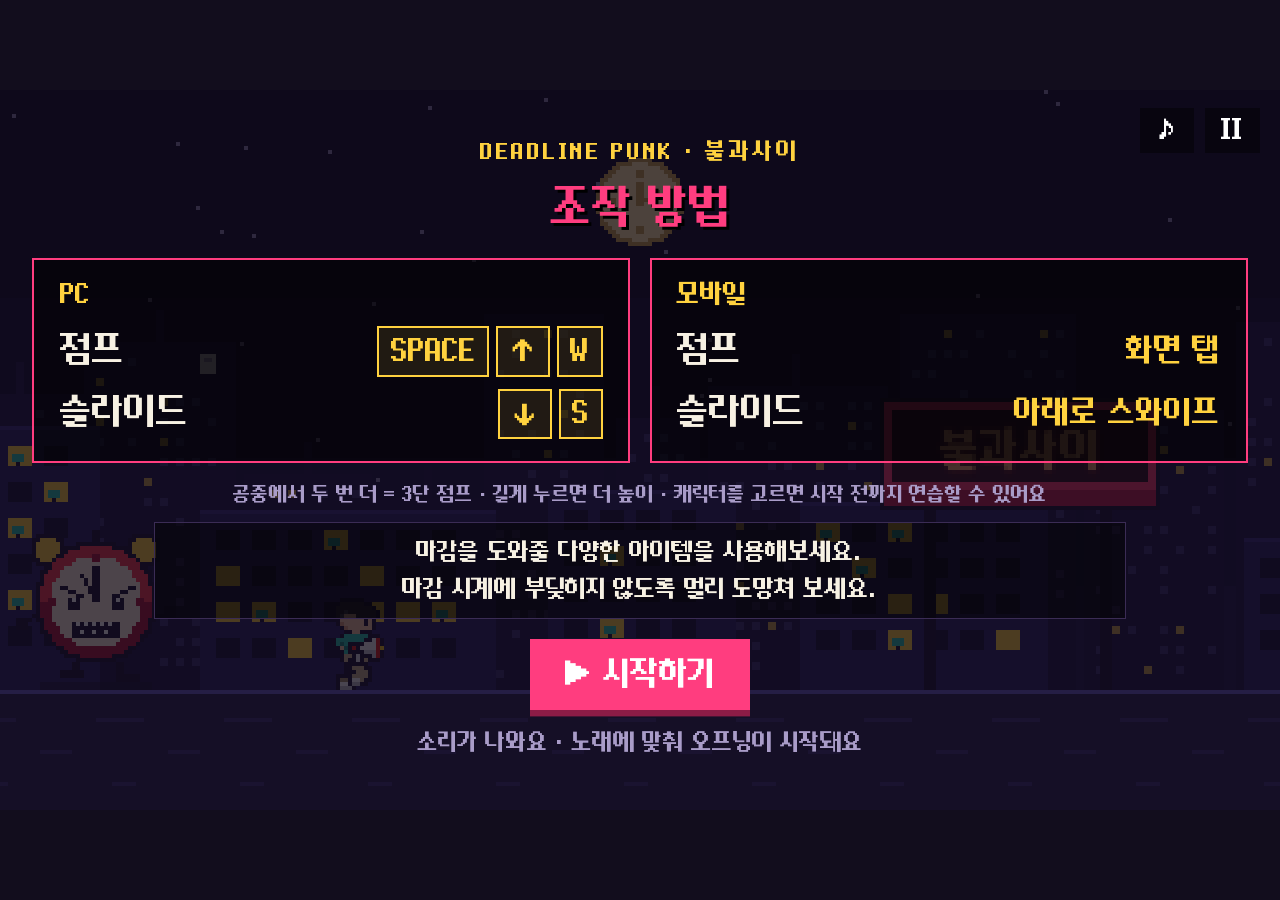
==== game/index.html @ 3a8172f1 "Deploy: 100-combo event, new stage distances, combo bug fix Co-Authored-By: Claude Sonnet 5.5 <norep" ====
<!doctype html>
<html lang="ko">
<head>
<meta charset="utf-8">
<meta name="viewport" content="width=device-width,initial-scale=1,maximum-scale=1,user-scalable=no">
<title>마감펑크 러너</title>
<style>
@font-face{font-family:"Mulmaru";src:url("assets/fonts/Mulmaru.woff2") format("woff2");font-weight:400;font-display:swap}
:root{--bg:#120d1d;--ink:#f7f1e3;--pink:#ff3d7f;--yellow:#ffd23f;--dim:#a99cc8}
html,body{margin:0;height:100%;background:var(--bg);overflow:hidden;color:var(--ink);
  font-family:"Mulmaru",system-ui,"Apple SD Gothic Neo","Malgun Gothic",sans-serif;font-weight:400;
  -webkit-user-select:none;user-select:none;-webkit-tap-highlight-color:transparent;-webkit-touch-callout:none}
#wrap{width:100%;height:100%;display:flex;align-items:center;justify-content:center}
#stage{position:relative;width:min(100vw,calc(100vh * 16 / 9));aspect-ratio:16/9;font-size:min(2.5vw,4.4vh);overflow:hidden}
canvas{display:block;width:100%;height:100%;image-rendering:pixelated;image-rendering:crisp-edges;touch-action:none}
.ov{position:absolute;inset:0;display:flex;flex-direction:column;align-items:center;justify-content:center;gap:.55em;
  background:rgba(14,9,24,.74);text-align:center;padding:0 1em;box-sizing:border-box}
.hidden{display:none!important}
.kicker{color:var(--yellow);letter-spacing:.12em;font-size:.7em}
h1{margin:0;font-weight:400;font-size:2.8em;line-height:1;color:var(--pink);letter-spacing:.04em;
  text-shadow:.07em .07em 0 #000,-.035em -.035em 0 var(--yellow)}
.big{font-weight:400;font-size:1.7em;color:var(--pink);text-shadow:.07em .07em 0 #000}
.sub{color:var(--ink);font-size:.85em}
.help{color:var(--dim);font-size:.7em;line-height:1.8}
.kb{display:inline-block;border:1px solid var(--dim);padding:0 .35em;margin:0 .15em;color:var(--ink)}
.scoreline{font-size:1em}.scoreline b{font-weight:400;color:var(--yellow);font-size:1.4em}
.best{color:var(--dim);font-size:.7em}
button{font:inherit;font-weight:400;background:var(--pink);color:#fff;border:0;padding:.45em 1.1em;
  box-shadow:0 .2em 0 #8c1c46;cursor:pointer;border-radius:0}
button:active{transform:translateY(.15em);box-shadow:0 .05em 0 #8c1c46}
button:disabled{opacity:.5;cursor:default}
button.ghost{font-size:.8em;background:transparent;box-shadow:none;border:2px solid var(--ink)}
form{display:flex;flex-direction:column;align-items:center;gap:.35em;margin:.1em 0;font-size:.8em;width:100%}
.frow{display:flex;gap:.4em}
#iCheer{width:21em;max-width:100%;font-size:.85em}
.ovOver{justify-content:safe center;overflow-y:auto;gap:.4em;padding:.6em 1em}
.ovOver .big{font-size:1.4em}
.srow{display:flex;gap:.45em;flex-wrap:wrap;justify-content:center}
button.share{font-size:.72em;background:var(--yellow);color:#1a1423;box-shadow:0 .2em 0 #9a7a12}
#ovCard{z-index:8;background:rgba(14,9,24,.92);padding:.6em}
#cardImg{max-height:72%;max-width:90%;image-rendering:auto;-webkit-user-select:auto;user-select:auto;-webkit-touch-callout:default;border:2px solid var(--ink)}
input{font:inherit;padding:.35em .5em;border:2px solid var(--ink);background:#000;color:var(--ink);width:8.5em;text-align:center;border-radius:0;outline:none;-webkit-user-select:text;user-select:text}
input:focus{border-color:var(--yellow)}
.msg{min-height:1.2em;font-size:.7em;color:var(--yellow)}
.msg.err{color:#ff8a8a}
#hud{position:absolute;top:2.5%;left:1.8%;font-size:.75em;line-height:1.35;pointer-events:none;text-shadow:.08em .08em 0 #000;font-variant-numeric:tabular-nums}
#hud b{font-weight:400;color:var(--ink);margin-left:.4em}#hud .lbl{color:var(--dim)}#hud .hi b{color:var(--dim)}
.guide{display:flex;gap:.5em;margin:.1em 0 .3em;text-align:left;font-size:.66em;line-height:1.6;flex-wrap:nowrap;justify-content:center;align-items:stretch;width:100%;max-width:46em}
.gcol{background:rgba(0,0,0,.45);border:1px solid #3b2c55;padding:.45em .6em;flex:1 1 0;min-width:0;word-break:keep-all}
.ovGuide{justify-content:safe center;overflow-y:auto;gap:.4em;padding:.6em 1em}
.ovGuide .big{font-size:1.4em}
.gh{color:var(--pink);margin-bottom:.15em}
.gs{color:var(--dim);font-size:.85em}
.ctrl{display:flex;gap:.6em;width:100%;max-width:46em;justify-content:center;margin:.2em 0}
.cc{flex:1 1 0;min-width:0;background:rgba(0,0,0,.55);border:2px solid var(--pink);padding:.5em .8em;text-align:left;font-size:1em;line-height:1.5;word-break:keep-all}
.cc .gh{font-size:.8em;margin-bottom:.25em;color:var(--yellow)}
.crow{display:flex;align-items:center;justify-content:space-between;gap:.5em;padding:.15em 0}
.act{font-size:1.1em;color:var(--ink)}
.keys{font-size:.95em;color:var(--yellow);text-align:right}
.keys .kb{font-size:.95em;border:2px solid var(--yellow);color:var(--yellow);background:rgba(255,210,63,.1);padding:.05em .4em;margin:0 0 0 .25em}
.cnote{font-size:.6em;text-align:center}
@media (max-width:560px){.ctrl{flex-direction:column}.cc{font-size:1.15em}}
@media (pointer:coarse){  /* 모바일: PC 키 안내는 숨기고, 한 화면에 시작하기 버튼까지 보이도록 압축 */
  .ctrl .cc:first-child{display:none}
  .ovGuide{gap:.25em;padding:.4em .8em}
  .ovGuide .big{font-size:1.2em}
  .cc{font-size:1em;padding:.35em .7em;line-height:1.35}
  .cc .gh{margin-bottom:.1em}
  .crow{padding:.05em 0}
  .guide{margin:0}.gcol{padding:.3em .5em;line-height:1.4;font-size:.95em}
  .ovGuide .help{display:none}
  .cnote{font-size:.55em}
}
#ovSelect{background:rgba(14,9,24,.78);gap:.45em}
#ovPause{z-index:7}
#chars{display:flex;gap:.5em;flex-wrap:wrap;justify-content:center}
.char{display:flex;flex-direction:column;align-items:center;gap:.2em;background:rgba(0,0,0,.55);border:2px solid #3b2c55;padding:.4em .5em .35em;cursor:pointer;min-width:4.6em;color:var(--ink);font:inherit;box-shadow:none}
.char canvas{width:3.6em;height:3.6em;image-rendering:pixelated}
.char .role{font-size:.72em}.char .who{font-size:.6em;color:var(--dim)}
.char.on{border-color:var(--yellow);background:rgba(255,210,63,.12);transform:translateY(-.2em)}
.char.picked{border-color:var(--pink);background:rgba(255,59,107,.25)}
.timer{width:16em;max-width:70%;height:.35em;background:#3b2c55}
#selBar{height:100%;background:var(--yellow);width:100%}
#hudBtns{position:absolute;top:2.5%;right:1.6%;display:flex;gap:.35em;z-index:5}
#hudBtns button{background:rgba(0,0,0,.45);box-shadow:none;padding:.15em .45em;font-size:.85em;min-width:2em}
</style>
</head>
<body>
<div id="wrap"><div id="stage">
  <canvas id="c" width="640" height="360" aria-label="마감펑크 러너 게임 화면"></canvas>
  <div id="hud" class="hidden"><div><span class="lbl">DISTANCE</span><b id="hScore">0m</b></div><div class="hi"><span class="lbl">BEST</span><b id="hBest">0m</b></div></div>
  <div id="hudBtns">
    <button id="btnMute" title="소리 (M)" aria-label="소리 켜기/끄기">♪</button>
    <button id="btnPause" title="일시정지 (P)" aria-label="일시정지">II</button>
  </div>

  <div id="ovTitle" class="ov ovGuide">
    <div class="kicker">DEADLINE PUNK · 불과사이</div>
    <div class="big">조작 방법</div>
    <div class="ctrl">
      <div class="cc">
        <div class="gh">PC</div>
        <div class="crow"><span class="act">점프</span><span class="keys"><span class="kb">SPACE</span><span class="kb">↑</span><span class="kb">W</span></span></div>
        <div class="crow"><span class="act">슬라이드</span><span class="keys"><span class="kb">↓</span><span class="kb">S</span></span></div>
      </div>
      <div class="cc">
        <div class="gh">모바일</div>
        <div class="crow"><span class="act">점프</span><span class="keys">화면 탭</span></div>
        <div class="crow"><span class="act">슬라이드</span><span class="keys">아래로 스와이프</span></div>
      </div>
    </div>
    <div class="gs cnote">공중에서 두 번 더 = 3단 점프 · 길게 누르면 더 높이 · 캐릭터를 고르면 시작 전까지 연습할 수 있어요</div>
    <div class="guide">
      <div class="gcol" style="text-align:center;font-size:1.1em">
        <div>마감을 도와줄 다양한 아이템을 사용해보세요.</div>
        <div>마감 시계에 부딪히지 않도록 멀리 도망쳐 보세요.</div>
      </div>
    </div>
    <button id="btnStart">▶ 시작하기</button>
    <div class="help">소리가 나와요 · 노래에 맞춰 오프닝이 시작돼요</div>
  </div>

  <div id="ovSelect" class="ov hidden">
    <div class="kicker">불과사이 멤버 중 한 명을 골라 주세요</div>
    <div class="big">누구로 달릴까?</div>
    <div id="chars" role="listbox" aria-label="캐릭터 선택"></div>
    <div class="timer"><div id="selBar"></div></div>
    <div class="help" id="selHelp">← → 로 고르고 SPACE 로 결정 · 탭해서 선택 · 시간이 끝나면 무작위로 정해져요</div>
  </div>

  <div id="ovPause" class="ov hidden">
    <div class="big">일시정지</div>
    <button id="btnResume">▶ 계속</button>
  </div>

  <div id="ovOver" class="ov ovOver hidden">
    <div class="big">마감펑크!</div>
    <div class="scoreline">마감으로부터 <b id="oScore">0m</b> 도망쳤다.</div>
    <div class="best" id="oBest"></div>
    <form id="fSubmit" autocomplete="off">
      <div class="frow">
        <input id="iName" maxlength="12" placeholder="닉네임 (12자)" enterkeyhint="next">
        <button id="btnSubmit" type="submit">순위 등록</button>
      </div>
      <input id="iCheer" maxlength="40" placeholder="불과사이에게 한 줄 응원 (선택 · 40자)" enterkeyhint="send">
    </form>
    <div id="oMsg" class="msg"></div>
    <div class="srow">
      <button id="btnImg" type="button" class="share">이미지 저장</button>
      <button id="btnShare" type="button" class="share">링크 공유</button>
    </div>
    <button id="btnRetry" class="ghost">다시 달리기</button>
  </div>

  <div id="ovCard" class="ov hidden">
    <img id="cardImg" alt="내 점수 카드">
    <div class="help" id="cardHelp">이미지를 길게 누르거나 오른쪽 클릭해서 저장할 수도 있어요</div>
    <button id="btnCardClose" type="button" class="ghost">닫기</button>
  </div>
</div></div>

<script src="assets/opening.js"></script>
<script>
(() => {
'use strict';
/* =========================================================
   마감펑크 러너 — 단일 파일 픽셀 엔들리스 러너
   임베드 인터페이스 (postMessage):
     게임 → 부모: {type:"magam:ready"}
                  {type:"magam:gameover", score, distance, durationMs}
                  {type:"magam:submit", name, message, character, score, distance, durationMs}
                  {type:"magam:share", kind:"image"|"link", score, character}   (통계용, 응답 불필요)
     부모 → 게임: {type:"magam:submit-result", ok:true, rank}
                  {type:"magam:submit-result", ok:false, error:"사용자에게 보여줄 문구"}
                  {type:"magam:pause"}  {type:"magam:mute", muted:true|false}
                  {type:"magam:config", shareUrl:"https://..."}  (공유 링크 주소, 없으면 상위 페이지 주소)
   BGM: assets/bgm.mp3 (또는 ?bgm=URL). 없으면 내장 칩튠 플레이스홀더 재생.
   ========================================================= */

const W = 320, H = 180, GROUND = 150, PX = 80;  // 시안 규격: 바닥 y=150, 주인공 x=80
const GRAV = 1150, JUMP_V = -365, MAX_SPEED = 300, START_SPEED = 120;
const GAP_MAX = 58, GAP_REGEN = 3, HIT_COST = 22, COFFEE_GAIN = 22;
const FEVER_NOTES = 30, FEVER_TIME = 5, SWING_TIME = 6, SWING_PTS = 50;
const NOTE_PTS = 5, COFFEE_PTS = 20, DIST_PER_PT = 8;
// 콤보: 음표 먹기·장애물 넘기·부수기로 쌓임 (10마다 배수 +0.5, 최대 ×3), 부딪히면 리셋
const COMBO_SHIELD = 3, STORM_TIME = 2.4, STORM_EXTRA = 170, SHIELD_TIME = 5, COMBO_STEP = 10, MULT_MAX_STEPS = 4, RUSH_EVERY = 40, RUSH_WARN = 4, RUSH_TIME = 4.5, RUSH_BONUS = 100;
const BOOST_TIME = 4, BOOST_MUL = 1.4, BOOST_GAP = 4, CHAIR_EXTRA = 35, PEN_EXTRA = 90, DJUMP_V = -330, DJUMP3_V = -240, DRINK_Y = 32;  // 아이스 아메리카노 · 굴러오는 의자

const cv = document.getElementById('c');
const ctx = cv.getContext('2d');
// 캔버스는 640x360(@2x), 좌표는 그대로 320x180 논리 좌표. 멤버 스프라이트(scale:2)만 고밀도로 그려짐
ctx.setTransform(2, 0, 0, 2, 0, 0);
ctx.imageSmoothingEnabled = false;
const $ = id => document.getElementById(id);
const params = new URLSearchParams(location.search);
const embedded = window.parent !== window;

const store = {
  get(k, d) { try { const v = localStorage.getItem('magam.' + k); return v === null ? d : JSON.parse(v); } catch (e) { return d; } },
  set(k, v) { try { localStorage.setItem('magam.' + k, JSON.stringify(v)); } catch (e) {} }
};

/* ---------------- 픽셀 스프라이트 ---------------- */
const PAL = { k:'#1a1423', h:'#ff3d7f', s:'#f2c8a0', j:'#2b2d42', w:'#f7f1e3', r:'#e63946',
  b:'#3a6ea5', y:'#ffd23f', g:'#9aa0b5', o:'#6b3f22', p:'#5b3b8c', c:'#c9b79c', d:'#b3264a' };
function sprite(rows) {
  const w = Math.max(...rows.map(r => r.length)), h = rows.length;
  const c = document.createElement('canvas'); c.width = w; c.height = h;
  const x = c.getContext('2d');
  rows.forEach((r, y) => { for (let i = 0; i < r.length; i++) { const col = PAL[r[i]]; if (col) { x.fillStyle = col; x.fillRect(i, y, 1, 1); } } });
  return c;
}
const TOP = [
  "......h..h..h...",
  ".....hhhhhhhhh..",
  "....hhhhhhhhhhh.",
  "...hhhhhhhhhhh..",
  "...hhhsssssssk..",
  "...hhsssskssks..",
  "....hssssssssk..",
  ".....sssssrrsk..",
  "......kssssk....",
  ".....jjjjjjjj...",
  "....jjjjwrwjjj..",
  "...jjjjjwrwjjjs.",
  "..sjjjjjwwwjjjs.",
  "..sjjjjjjjjjj...",
  "....jjjjjjjjj...",
  ".....kkkkkkkk..."];
const LEGS_A = [
  ".....bbbbbbb....",
  ".....bbbbbbb....",
  "....bbb...bbb...",
  "....bb.....bb...",
  "...bb.......bb..",
  "...bb.......bb..",
  "..kkk.......kkk.",
  "..kkk........kk."];
const LEGS_B = [
  ".....bbbbbbb....",
  ".....bbbbbbb....",
  "......bbbbb.....",
  "......bbbbb.....",
  "......bb.bb.....",
  "......bb..bb....",
  ".....kkk..kkk...",
  ".....kkk...kk..."];
const LEGS_J = [
  ".....bbbbbbb....",
  ".....bbbbbbbb...",
  "....bbb....bbb..",
  "...bbb......bb..",
  "..kkk......kkk..",
  "..kk............",
  "................",
  "................"];
const SPR = {
  runA: sprite(TOP.concat(LEGS_A)),
  runB: sprite(TOP.concat(LEGS_B)),
  jump: sprite(TOP.concat(LEGS_J)),
  slide: sprite([
    "..h.h.h.................",
    ".hhhhhhh................",
    "hhhhhhhh................",
    "hhhssssk................",
    "hhsskssk.jj.............",
    ".ssssrsjjjwrjj..........",
    "..kssk.jjjwrjjjbbbbbb...",
    ".......jjjjjjjjbbbbbbbkk",
    "......sjjjjjjkbbbbbbbbkk",
    ".....ss.............bbkk"]),
  clock: sprite([
    ".kk..........kk.",
    "kyyk........kyyk",
    "kyyykkkkkkkkyyyk",
    ".kkkrrrrrrrrkkk.",
    "..krrwwwwwwrrk..",
    ".krwwwwkwwwwwrk.",
    ".krwwwwkwwwwwrk.",
    "krwwwwwkwwwwwwrk",
    "krwwwwwkkkkwwwrk",
    "krwwwwwwwwwwwwrk",
    ".krwwwwwwwwwwrk.",
    ".krwwwwwwwwwwrk.",
    "..krrwwwwwwrrk..",
    "...krrrrrrrrk...",
    "..kk.kkkkkk.kk..",
    ".kk..........kk."]),
  mail: sprite([
    "kkkkkkkkkkkkkkkkkk",
    "kwwwwwwwwwwwwwwwwk",
    "kwkwwwwwwwwwwwwkwk",
    "kwwkwwwwwwwwwwkwwk",
    "kwwwkwwwwwwwwkwwwk",
    "kwwwwkkwwwwkkwwwwk",
    "kwwwwwwkkkkwwwwwwk",
    "kwwwwwwwwwwwwwwwwk",
    "kwwwwwwwwwwwwwwwwk",
    "kkkkkkkkkkkkkkkkkk"]),
  note: sprite([
    "....kk..",
    "....kyk.",
    "....kyyk",
    "....ky.k",
    "....ky..",
    "....ky..",
    ".kkkky..",
    "kyyyyy..",
    "kyyyyk..",
    ".kkkk..."]),
  coffee: sprite([
    "..w..w...",
    ".w..w....",
    "..w..w...",
    "kkkkkkk..",
    "kcccccckk",
    "kwwhwwk.k",
    "kwhhhwk.k",
    "kwwhwwkk.",
    "kwwwwwk..",
    ".kkkkk..."])
};

/* ---------------- 시안 아트 (게임 시안 스레드 제공) ---------------- */
const ART = { ok: false, img: {}, atlas: null };
(function loadArt() {
  const files = { sheet: 'assets/spritesheet.png', sky: 'assets/bg_sky.png', far: 'assets/bg_far.png', near: 'assets/bg_near.png', ground: 'assets/bg_ground.png' };
  const jobs = Object.entries(files).map(([k, src]) => new Promise((res, rej) => { const im = new Image(); im.onload = () => { ART.img[k] = im; res(); }; im.onerror = rej; im.src = src; }));
  jobs.push(new Promise(res => { const im = new Image(); im.onload = () => { ART.logo = im; res(); }; im.onerror = res; im.src = 'assets/title-logo.png'; }));
  ['suburb', 'weird', 'weirder', 'clockwork', 'glitch', 'room'].forEach((n, i) => ['sky', 'far', 'near', 'ground'].forEach(k => {
    const im = new Image(); im.onload = () => { ART.img[`s${i + 1}_${k}`] = im; }; im.src = `assets/bg_${n}_${k}.png`;
  }));
  jobs.push(fetch('assets/atlas.json').then(r => r.json()).then(j => { ART.atlas = j; }));
  Promise.all(jobs).then(() => { buildCharSheets(); buildSky(); ART.ok = true; buildSelect(); }).catch(() => { ART.ok = false; });
})();
function spr(name, x, y, c = ctx) {
  const fr = ART.atlas.frames;
  const own = fr[curChar + '_' + name];
  if (own) { const k = own.scale || 1; c.drawImage(ART.img.sheet, own.x, own.y, own.w, own.h, Math.round(x), Math.round(y), own.w / k, own.h / k); return; }
  const f = fr[name];
  const isPlayer = /^(run\d|jump|slide|hit)$/.test(name);
  const sheet = isPlayer && ART.sheets && ART.sheets[curChar] ? ART.sheets[curChar] : ART.img.sheet;
  const k = f.scale || 1;
  c.drawImage(sheet, f.x, f.y, f.w, f.h, Math.round(x), Math.round(y), f.w / k, f.h / k);
}
/* ---------------- 캐릭터 (불과사이 멤버 5명) ----------------
   시안이 오기 전까지는 기본 주인공 스프라이트를 색만 바꾼 임시 버전.
   시안 atlas에 {id}_run1 같은 프레임이 있으면 그걸 우선 사용. */
const CHARS = [
  { id: 'vocal',  role: '보컬',   who: '임국영',  pal: { H: '#ff3b6b', h: '#c41f4f', J: '#27c4b0', j: '#17897c', P: '#5a4bb0', p: '#3d3280' } },
  { id: 'guitar', role: '기타',   who: '이승용',  pal: { H: '#ffd23f', h: '#c9a227', J: '#ff3b4e', j: '#b3183a', P: '#2b2d42', p: '#1b1533' } },
  { id: 'bass',   role: '베이스', who: '구현우',  pal: { H: '#4fa3ff', h: '#2c6fc4', J: '#5a4bb0', j: '#3d3280', P: '#27c4b0', p: '#17897c' } },
  { id: 'keys',   role: '키보드', who: '송지현',  pal: { H: '#b98cff', h: '#7d55c9', J: '#ffffff', j: '#b9b3d6', P: '#ff3b6b', p: '#c41f4f' }, long: true },
  { id: 'drums',  role: '드럼',   who: '김혜경',  pal: { H: '#ff8a3d', h: '#c45a1c', J: '#2b2d42', j: '#1b1533', P: '#ffd23f', p: '#c9a227' }, long: true }
];
const BASE_PAL = { H: '#ff3b6b', h: '#c41f4f', J: '#27c4b0', j: '#17897c', P: '#5a4bb0', p: '#3d3280' };
let curChar = store.get('char', 'vocal');
function hex2rgb(h) { const n = parseInt(h.slice(1), 16); return [n >> 16, (n >> 8) & 255, n & 255]; }
function buildCharSheets() {
  ART.sheets = {};
  const src = ART.img.sheet, w = src.width, h = src.height;
  const base = document.createElement('canvas'); base.width = w; base.height = h;
  const bx = base.getContext('2d'); bx.drawImage(src, 0, 0);
  const orig = bx.getImageData(0, 0, w, h);
  for (const c of CHARS) {
    const cv2 = document.createElement('canvas'); cv2.width = w; cv2.height = h;
    const x = cv2.getContext('2d');
    const img = new ImageData(new Uint8ClampedArray(orig.data), w, h), d = img.data;
    const map = Object.keys(BASE_PAL).map(k => [hex2rgb(BASE_PAL[k]), hex2rgb(c.pal[k])]);
    // 주인공 영역(첫 줄 프레임)만 색 교체
    for (let y = 0; y < 24; y++) for (let xx = 0; xx < w; xx++) {
      const i = (y * w + xx) * 4; if (!d[i + 3]) continue;
      for (const [a, b] of map) if (d[i] === a[0] && d[i + 1] === a[1] && d[i + 2] === a[2]) { d[i] = b[0]; d[i + 1] = b[1]; d[i + 2] = b[2]; break; }
    }
    x.putImageData(img, 0, 0);
    if (c.long) {  // 여성 멤버: 임시로 뒷머리를 길게
      x.fillStyle = c.pal.H;
      for (const n of ['run1', 'run2', 'run3', 'run4', 'jump', 'hit']) { const f = ART.atlas.frames[n]; x.fillRect(f.x + 3, f.y + 4, 2, 7); x.fillStyle = c.pal.h; x.fillRect(f.x + 3, f.y + 10, 2, 1); x.fillStyle = c.pal.H; }
    }
    ART.sheets[c.id] = cv2;
  }
}
function hbox(name, x, y) { const h = ART.atlas.hitbox[name]; return { x: x + h[0], y: y + h[1], w: h[2], h: h[3] }; }

/* ---------------- 3x5 비트맵 폰트 ---------------- */
const FONT = {
  '0':['111','101','101','101','111'],'1':['010','110','010','010','111'],'2':['111','001','111','100','111'],
  '3':['111','001','111','001','111'],'4':['101','101','111','001','001'],'5':['111','100','111','001','111'],
  '6':['111','100','111','101','111'],'7':['111','001','010','010','010'],'8':['111','101','111','101','111'],
  '9':['111','101','111','001','111'],A:['010','101','111','101','101'],B:['110','101','110','101','110'],
  C:['011','100','100','100','011'],D:['110','101','101','101','110'],E:['111','100','110','100','111'],
  F:['111','100','110','100','100'],G:['011','100','101','101','011'],H:['101','101','111','101','101'],
  I:['111','010','010','010','111'],K:['101','101','110','101','101'],L:['100','100','100','100','111'],
  M:['101','111','111','101','101'],N:['110','101','101','101','101'],O:['010','101','101','101','010'],
  P:['110','101','110','100','100'],R:['110','101','110','101','101'],S:['011','100','010','001','110'],
  T:['111','010','010','010','010'],U:['101','101','101','101','111'],X:['101','101','010','101','101'],
  Y:['101','101','010','010','010'],W:['101','101','111','111','101'],V:['101','101','101','101','010'],J:['001','001','001','101','010'],Q:['010','101','101','110','011'],Z:['111','001','010','100','111'],'+':['000','010','111','010','000'],'!':['010','010','010','000','010'],
  ':':['000','010','000','010','000'],'-':['000','000','111','000','000'],'.':['000','000','000','000','010'],
  '/':['001','001','010','100','100'],' ':['000','000','000','000','000']
};
function text(c, s, x, y, col, sc = 1) {
  c.fillStyle = col;
  for (const ch of s.toUpperCase()) {
    const g = FONT[ch] || FONT[' '];
    for (let r = 0; r < 5; r++) for (let q = 0; q < 3; q++) if (g[r][q] === '1') c.fillRect(x + q * sc, y + r * sc, sc, sc);
    x += 4 * sc;
  }
}
const textW = (s, sc = 1) => s.length * 4 * sc - sc;

/* ---------------- 배경 (미리 그려두기) ---------------- */
function rng(seed) { return () => { seed |= 0; seed = seed + 0x6D2B79F5 | 0; let t = Math.imul(seed ^ seed >>> 15, 1 | seed); t = t + Math.imul(t ^ t >>> 7, 61 | t) ^ t; return ((t ^ t >>> 14) >>> 0) / 4294967296; }; }
function makeLayer(w, h, seed, base, winCol, minH, maxH, winP, billboard) {
  const c = document.createElement('canvas'); c.width = w; c.height = h;
  const x = c.getContext('2d'); const R = rng(seed);
  let px = 0;
  while (px < w) {
    const bw = 18 + Math.floor(R() * 26), bh = minH + Math.floor(R() * (maxH - minH));
    const bx = px, by = h - bh;
    x.fillStyle = base; x.fillRect(bx, by, Math.min(bw, w - bx), bh);
    if (R() < 0.3) x.fillRect(bx + 4, by - 6, 2, 6);
    for (let wy = by + 4; wy < h - 4; wy += 6) for (let wx = bx + 3; wx < bx + bw - 3 && wx < w - 2; wx += 5)
      if (R() < winP) { x.fillStyle = winCol; x.globalAlpha = 0.5 + R() * 0.5; x.fillRect(wx, wy, 2, 3); x.globalAlpha = 1; }
    px += bw + Math.floor(R() * 4);
  }
  if (billboard) {
    const bx = 150, by = h - 92;
    x.fillStyle = '#0d0918'; x.fillRect(bx + 20, by + 28, 3, 64); x.fillRect(bx + 77, by + 28, 3, 64);
    x.fillStyle = '#1a1423'; x.fillRect(bx - 2, by - 2, 104, 32);
    x.fillStyle = '#ff3d7f'; x.fillRect(bx, by, 100, 28);
    x.fillStyle = '#2b1338'; x.fillRect(bx + 2, by + 2, 96, 24);
    text(x, 'DEADLINE PUNK', bx + 25, by + 6, '#ffd23f');
    text(x, 'NEW SINGLE 11.20', bx + 19, by + 15, '#f7f1e3');
  }
  return c;
}
const BG = {
  sky: (() => { const c = document.createElement('canvas'); c.width = 1; c.height = H; const x = c.getContext('2d');
    const g = x.createLinearGradient(0, 0, 0, H); g.addColorStop(0, '#0e0a1f'); g.addColorStop(0.6, '#2a1747'); g.addColorStop(1, '#4a1f4f');
    x.fillStyle = g; x.fillRect(0, 0, 1, H); return c; })(),
  stars: (() => { const R = rng(7), a = []; for (let i = 0; i < 40; i++) a.push([Math.floor(R() * W), Math.floor(R() * 90), R()]); return a; })(),
  far: makeLayer(480, 90, 11, '#241a3e', '#ffd23f', 25, 75, 0.35),
  mid: makeLayer(560, 110, 23, '#170f29', '#ffb347', 30, 85, 0.45, true)
};

/* ---------------- 오디오 ---------------- */
let AC = null, master = null, musicBus = null, sfxBus = null, noiseBuf = null;
let muted = store.get('muted', false);
const bgmEl = new Audio();
let bgmFailed = false;   // 음원을 못 불러오면 내장 칩튠 + 자체 시계로 대체
bgmEl.loop = true; bgmEl.preload = 'auto'; bgmEl.volume = 0.7;  // 노래가 끝나면 처음부터 무한 반복
bgmEl.addEventListener('error', () => { bgmFailed = true; if (state === 'opening' || state === 'play') { chip.start(); } });
bgmEl.src = params.get('bgm') || 'assets/bgm.mp3';

function initAudio() {
  if (AC) { if (AC.state === 'suspended') AC.resume(); return; }
  const A = window.AudioContext || window.webkitAudioContext; if (!A) return;
  AC = new A();
  master = AC.createGain(); master.gain.value = muted ? 0 : 1; master.connect(AC.destination);
  musicBus = AC.createGain(); musicBus.gain.value = 0.32; musicBus.connect(master);
  sfxBus = AC.createGain(); sfxBus.gain.value = 0.5; sfxBus.connect(master);
  noiseBuf = AC.createBuffer(1, AC.sampleRate * 0.5, AC.sampleRate);
  const d = noiseBuf.getChannelData(0); for (let i = 0; i < d.length; i++) d[i] = Math.random() * 2 - 1;
}
const mf = m => 440 * Math.pow(2, (m - 69) / 12);
function tone(f, t, dur, type, vol, dest, slideTo) {
  const o = AC.createOscillator(), g = AC.createGain();
  o.type = type; o.frequency.setValueAtTime(f, t);
  if (slideTo) o.frequency.exponentialRampToValueAtTime(slideTo, t + dur);
  g.gain.setValueAtTime(vol, t); g.gain.exponentialRampToValueAtTime(0.0008, t + dur);
  o.connect(g); g.connect(dest); o.start(t); o.stop(t + dur + 0.03);
}
function noise(t, dur, vol, dest, hp) {
  const s = AC.createBufferSource(), g = AC.createGain(), f = AC.createBiquadFilter();
  s.buffer = noiseBuf; f.type = 'highpass'; f.frequency.value = hp;
  g.gain.setValueAtTime(vol, t); g.gain.exponentialRampToValueAtTime(0.0008, t + dur);
  s.connect(f); f.connect(g); g.connect(dest); s.start(t); s.stop(t + dur + 0.02);
}
// 플레이스홀더 칩튠 (E - B - C#m - A, 172 BPM 펑크 비트)
const LEAD = [
  76,-1,76,-1,73,-1,71,-1,73,-1,-1,-1,71,-1,68,-1,
  71,-1,71,-1,68,-1,66,-1,68,-1,-1,-1,66,-1,63,-1,
  68,-1,68,-1,71,-1,73,-1,76,-1,-1,-1,73,-1,71,-1,
  69,-1,71,-1,73,-1,71,-1,69,-1,68,-1,66,-1,64,-1];
const ROOTS = [40, 35, 37, 33];
const chip = {
  on: false, step: 0, next: 0, timer: 0,
  start() { if (!AC || this.on) return; this.on = true; this.next = AC.currentTime + 0.06; this.timer = setInterval(() => this.tick(), 25); },
  stop() { this.on = false; clearInterval(this.timer); },
  tick() {
    const spb = 60 / 172 / 4;
    while (this.next < AC.currentTime + 0.12) { this.play(this.step, this.next); this.next += spb; this.step = (this.step + 1) % 64; }
  },
  play(s, t) {
    const bar = s >> 4, i = s & 15, root = ROOTS[bar];
    if (i % 2 === 0) tone(mf(root + (i % 4 === 2 ? 12 : 0)), t, 0.16, 'square', 0.22, musicBus);
    if (i === 0 || i === 8 || i === 10) tone(150, t, 0.12, 'sine', 0.9, musicBus, 40);
    if (i === 4 || i === 12) noise(t, 0.12, 0.5, musicBus, 1200);
    if (i % 2 === 0) noise(t, 0.03, 0.15, musicBus, 7000);
    const n = LEAD[s]; if (n > 0) tone(mf(n), t, 0.2, 'square', 0.1, musicBus);
  }
};
function musicPlay() {
  if (!bgmFailed) {
    chip.stop(); bgmEl.muted = muted;
    const pr = bgmEl.play();
    if (pr && pr.catch) pr.catch(err => { if (err && err.name === 'NotSupportedError') { bgmFailed = true; chip.start(); } });
  } else chip.start();
}
function musicPause() { chip.stop(); bgmEl.pause(); }
function setMuted(m) {
  muted = m; store.set('muted', m);
  if (master) master.gain.value = m ? 0 : 1;
  bgmEl.muted = m;
  $('btnMute').textContent = m ? '×' : '♪';
}
const sfx = {
  jump() { if (AC) tone(380, AC.currentTime, 0.12, 'square', 0.25, sfxBus, 760); },
  slide() { if (AC) noise(AC.currentTime, 0.15, 0.25, sfxBus, 2500); },
  note() { if (AC) { tone(1046, AC.currentTime, 0.06, 'square', 0.18, sfxBus); tone(1568, AC.currentTime + 0.05, 0.1, 'square', 0.18, sfxBus); } },
  coffee() { if (AC) [523, 659, 784, 1046].forEach((f, i) => tone(f, AC.currentTime + i * 0.05, 0.1, 'triangle', 0.35, sfxBus)); },
  hit() { if (AC) { noise(AC.currentTime, 0.25, 0.6, sfxBus, 300); tone(200, AC.currentTime, 0.25, 'sawtooth', 0.3, sfxBus, 60); } },
  over() { if (AC) [392, 330, 262, 196].forEach((f, i) => tone(f, AC.currentTime + i * 0.12, 0.18, 'square', 0.3, sfxBus)); }
};

/* ---------------- 곡 타이밍 (불과사이 - 마감펑크, 약 129 BPM) ----------------
   음원 파형 분석으로 잡은 값. URL로 미세조정 가능: ?verse=34.0&drop=17.0 */
const CUE = {
  ringEnd: 1.75,
  // [목소리 시작, 끝, 가사] — 보컬 음높이 분석으로 잡은 구간. 글자는 이 구간 동안 순서대로 나타남
  lines: [
    [2.0, 3.1, '여보세요'],
    [5.8, 7.3, '작가님 마감이'],
    [9.3, 11.0, '펑크가 났어요 작가님'],
    [13.6, 14.2, '작가님'],
    [15.7, 16.3, '계세요?']
  ],
  title: 17.0,      // 밴드 사운드 + 타이틀
  select: 19.0,     // 캐릭터 선택 시작
  selectEnd: 24.6,  // 선택 마감(못 고르면 무작위) → 이후 연습 + 문구
  // READY 전 4마디에 한 줄씩 (READY = verse - 4박)
  phrases: ['펑크는 달린다', '마감은 달려야 한다', '마감과 펑크가 만나는 순간...', '달릴 수밖에 없다..!!!'],
  drop: +(params.get('drop') || 17.0),    // 밴드 사운드가 터지는 지점
  verse: +(params.get('verse') || 34.0),  // "안녕하세요 무탈하게..." = 게임 시작
  beat: 60 / 129.2
};
let fakeT = 0;  // 음원이 없을 때 쓰는 시계
const songTime = () => bgmFailed ? fakeT : bgmEl.currentTime;

/* ---------------- 게임 상태 ---------------- */
let state = 'title';          // title | opening | play | dying | over | paused
let goT = 0;                  // 'GO!' 표시 타이머
let prevState = 'play';
let best = store.get('best', 0);
let g, p;
function reset() {
  g = { sheets: [], storm: null, shield: 0, fx: null, nextCombo: 100, stage: 0, prevStage: null, stageFade: 1, stageMsg: 0, combo: 0, maxCombo: 0, comboPop: 0, nextRush: RUSH_EVERY, rush: null, rushMsg: 0, rushMsgText: '', t: 0, dist: 0, speed: START_SPEED, gap: GAP_MAX, obs: [], items: [], parts: [], notes: 0, fever: 0, swing: 0, swingT: 0, boost: 0, boostPop: 0,
        nextObs: 220, nextCoffee: 2400 + Math.random() * 1200, shake: 0, dieT: 0, scroll: 0, hits: 0 };
  p = { y: GROUND, vy: 0, ground: true, slide: 0, slideHeld: false, holdJump: false, buf: 0, coyote: 0, inv: 0, anim: 0 };
}
reset();
// 달릴수록 배경이 바뀜: STAGES 거리(m)마다 다음 배경으로 크로스페이드
const STAGES = [{ from: 0, name: '야근 도시' }, { from: 1000, name: '한적한 교외' }, { from: 2500, name: '웃긴 세계' }, { from: 4000, name: '점점 더 이상한 세계' }, { from: 6500, name: '시계 세계' }, { from: 8500, name: '글리치 세계' }, { from: 11000, name: '작업실' }];
const stageOf = m => { let i = 0; STAGES.forEach((st, k) => { if (m >= st.from) i = k; }); return i; };
const stageReady = i => i === 0 || !!(ART.img[`s${i}_sky`] && ART.img[`s${i}_far`] && ART.img[`s${i}_near`] && ART.img[`s${i}_ground`]);
// 큰 글씨 이펙트 (FEVER / ROCK / 콤보 이벤트 등)
function bigFx(text, sub, color, dur = 1.6) { g.fx = { text, sub, color, t: 0, dur }; }
const nextMilestone = c => Math.floor(c / 100) * 100 + 100;  // 100콤보마다 이벤트 + 잠깐 무적
function addCombo(n = 1) {
  g.combo += n; if (g.combo > g.maxCombo) g.maxCombo = g.combo; g.comboPop = 0.35;
  if (g.combo >= g.nextCombo) {  // 콤보 이벤트: 마감 게이지 회복 + 큰 글씨
    const hit = g.combo; g.nextCombo = nextMilestone(g.combo);
    g.gap = Math.min(GAP_MAX + 10, g.gap + 12); g.shield = Math.max(g.shield, COMBO_SHIELD);
    bigFx(`${hit} COMBO!`, '딱 한 번만 제게 기회를 주세요~', '#ff3d7f');
    sfx.coffee(); g.shake = 0.12; burst(PX + 6, GROUND - 14, 18, ['#ffd23f', '#ff3d7f', '#ffffff'], 110);
  }
}
// 기록은 '마감으로부터 도망친 거리': 점수 정수를 m 로 보여주고 1000m 부터 km
const fmtDist = n => n >= 1000 ? (Math.floor(n / 10) / 100).toFixed(2) + 'km' : Math.floor(n) + 'm';
const score = () => Math.floor(g.dist / DIST_PER_PT);  // 거리 = 실제로 달린 만큼만

/* ---------------- 입력 ---------------- */
const practicing = () => state === 'opening' && !!sel.chosen && !sel.open;
function jumpPress() {
  if (state !== 'play' && !practicing()) return;
  p.holdJump = true; p.buf = 0.12; p.press = true;
}
function jumpRelease() { p.holdJump = false; }
function slidePress() {
  if (state !== 'play' && !practicing()) return;
  p.slideHeld = true;
  if (!p.ground) p.vy = Math.max(p.vy, 320);  // 공중에선 빠르게 낙하
  else if (p.slide <= 0) { p.slide = 0.5; sfx.slide(); }
}
function slideRelease() { p.slideHeld = false; }

const typing = () => document.activeElement === $('iName') || document.activeElement === $('iCheer');
addEventListener('keydown', e => {
  if (typing()) return;
  const k = e.code;
  if (k === 'Space' || k === 'ArrowUp' || k === 'KeyW') {
    e.preventDefault();
    if (e.repeat) return;
    if (state === 'title') return startOpening();
    if (state === 'opening') { if (sel.open) return pickChar(sel.idx); if (!practicing()) return; }
    if (state === 'over' && k === 'Space') return startGame();
    jumpPress();
  } else if (k === 'ArrowDown' || k === 'KeyS') {
    e.preventDefault(); if (!e.repeat) slidePress();
  } else if ((k === 'ArrowLeft' || k === 'ArrowRight') && sel.open) {
    e.preventDefault(); moveSel(k === 'ArrowLeft' ? -1 : 1);
  } else if (k === 'Enter' && sel.open) {
    e.preventDefault(); pickChar(sel.idx);
  } else if (k === 'KeyP' || k === 'Escape') {
    togglePause();
  } else if (k === 'KeyM') {
    setMuted(!muted);
  }
});
addEventListener('keyup', e => {
  const k = e.code;
  if (k === 'Space' || k === 'ArrowUp' || k === 'KeyW') jumpRelease();
  if (k === 'ArrowDown' || k === 'KeyS') slideRelease();
});
// 터치: 탭 = 점프, 아래로 스와이프 = 슬라이드
const touches = new Map();
cv.addEventListener('pointerdown', e => {
  e.preventDefault();
  initAudio();
  if (state !== 'play' && !practicing()) return;
  const r = cv.getBoundingClientRect();
  const left = false;   // 탭 = 점프(화면 어디든), 아래로 스와이프 = 슬라이드
  touches.set(e.pointerId, { y: e.clientY, kind: left ? 'slide' : 'jump', swiped: false, t0: performance.now(), gy: p.y, gnd: p.ground || p.coyote > 0 });
  if (left) slidePress(); else jumpPress();
});
cv.addEventListener('pointermove', e => {
  const t = touches.get(e.pointerId); if (!t || t.swiped) return;
  const r = cv.getBoundingClientRect();
  if (e.clientY - t.y > r.height * 0.06) {
    t.swiped = true;
    if (t.kind === 'jump') {
      jumpRelease(); t.kind = 'slide';
      // 스와이프였다면 pointerdown 에서 일으킨 점프를 취소 (땅에서 막 떴을 때만)
      if (t.gnd && !p.air2 && performance.now() - t.t0 < 500) { p.buf = 0; p.press = false; if (!p.ground && p.y > t.gy - 40) { p.y = t.gy; p.vy = 0; p.ground = true; } }
      slidePress();
    }
  }
});
const ptrEnd = e => {
  const t = touches.get(e.pointerId); if (!t) return;
  touches.delete(e.pointerId);
  if (t.kind === 'jump') jumpRelease(); else slideRelease();
};
cv.addEventListener('pointerup', ptrEnd);
cv.addEventListener('pointercancel', ptrEnd);
cv.addEventListener('contextmenu', e => e.preventDefault());

/* ---------------- 흐름 ---------------- */
function show(id) { $('ovCard').classList.add('hidden'); ['ovTitle', 'ovPause', 'ovOver'].forEach(o => $(o).classList.toggle('hidden', o !== id)); }
function startOpening() {
  initAudio();
  reset();
  state = 'opening';
  show(null);
  sel.open = false; sel.chosen = null; $('ovSelect').classList.add('hidden');
  $('selHelp').textContent = '← → 로 고르고 SPACE 로 결정 · 탭해서 선택 · 시간이 끝나면 무작위로 정해져요';
  $('btnPause').textContent = 'II';
  fakeT = 0;
  try { bgmEl.currentTime = 0; } catch (e) {}
  if (musicBus) musicBus.gain.value = 0.32;
  bgmEl.volume = 0.7;
  musicPlay();
  if (document.activeElement && document.activeElement !== document.body) document.activeElement.blur();
}
function beginRun() {  // 오프닝에서 verse 진입 → 게임 시작 (음악은 그대로 이어감)
  const scroll = g.scroll;
  hudLast = -1;
  reset();
  g.scroll = scroll;
  state = 'play';
  goT = 0.9;
}
function startGame() {  // 게임오버 후 다시 달리기: 음악은 끊지 않고 이어서
  initAudio();
  hudLast = -1;
  reset();
  state = 'play';
  goT = 0;
  show(null);
  $('btnPause').textContent = 'II';
  $('oMsg').textContent = ''; $('oMsg').className = 'msg';
  if (musicBus) musicBus.gain.value = 0.32;
  bgmEl.volume = 0.7;
  musicPlay();
  cv.focus && cv.focus();
  if (document.activeElement && document.activeElement !== document.body) document.activeElement.blur();
}
function togglePause(force) {
  if ((state === 'play' || state === 'opening') && force !== false) {
    prevState = state; state = 'paused'; show('ovPause'); musicPause(); $('btnPause').textContent = '▶';
  } else if (state === 'paused' && force !== true) {
    state = prevState; show(null); musicPlay(); $('btnPause').textContent = 'II'; last = performance.now();
  }
}
function gameOver() {
  state = 'over';
  const s = score();
  const isBest = s > best;
  if (isBest) { best = s; store.set('best', best); }
  $('oScore').textContent = fmtDist(s);
  $('oBest').textContent = isBest ? '★ 개인 최고기록 갱신!' : '개인 최고 ' + fmtDist(best);
  $('iName').value = store.get('name', '');
  $('iCheer').value = store.get('cheer', '');
  setFormLock(false);
  show('ovOver');
  if (musicBus) musicBus.gain.value = 0.14;
  bgmEl.volume = 0.3;
  send({ type: 'magam:gameover', character: curChar, score: s, distance: Math.floor(g.dist / DIST_PER_PT), durationMs: Math.round(g.t * 1000) });
}

/* ---------------- 점수 제출 (postMessage) ---------------- */
let parentOrigin = '*';
try { if (document.referrer) parentOrigin = new URL(document.referrer).origin; } catch (e) {}
if (parentOrigin === 'null' || parentOrigin.startsWith('file:')) parentOrigin = '*';
function send(msg) { if (embedded) { try { window.parent.postMessage(msg, parentOrigin); } catch (e) { window.parent.postMessage(msg, '*'); } } }
let submitTimer = 0;
const NAME_MAX = 12, CHEER_MAX = 40;
// 줄바꿈·제어문자 제거, 공백 정리, 글자 수(코드포인트) 기준 자르기
function cleanText(v, max) { return Array.from(String(v || '').replace(/\s+/g, ' ').replace(/[\u0000-\u001f\u007f\u200b-\u200f\u2028-\u202e]/g, '').trim()).slice(0, max).join('').trim(); }
function setFormLock(on) { $('btnSubmit').disabled = on; $('iName').disabled = on; $('iCheer').disabled = on; }
$('iName').addEventListener('keydown', e => { if (e.key === 'Enter' && !e.isComposing) { e.preventDefault(); $('iCheer').focus(); } });
$('fSubmit').addEventListener('submit', e => {
  e.preventDefault();
  const name = cleanText($('iName').value, NAME_MAX);
  const message = cleanText($('iCheer').value, CHEER_MAX);
  const msg = $('oMsg');
  if (!name) { msg.className = 'msg err'; msg.textContent = '닉네임을 입력해 주세요.'; $('iName').focus(); return; }
  store.set('name', name); store.set('cheer', message);
  document.activeElement && document.activeElement.blur();
  if (!embedded) { msg.className = 'msg'; msg.textContent = '이 기기에 기록을 저장했어요. (순위표는 홍보 페이지에서!)'; $('btnSubmit').disabled = true; return; }
  setFormLock(true);
  msg.className = 'msg'; msg.textContent = '등록 중…';
  send({ type: 'magam:submit', name, message, character: curChar, score: score(), distance: Math.floor(g.dist / DIST_PER_PT), durationMs: Math.round(g.t * 1000) });
  clearTimeout(submitTimer);
  submitTimer = setTimeout(() => {
    msg.className = 'msg err'; msg.textContent = '응답이 없어요. 잠시 후 다시 시도해 주세요.';
    setFormLock(false);
  }, 8000);
});
addEventListener('message', e => {
  if (e.source !== window.parent) return;
  const d = e.data || {};
  if (d.type === 'magam:submit-result') {
    clearTimeout(submitTimer);
    const msg = $('oMsg');
    if (d.ok) { msg.className = 'msg'; msg.textContent = d.rank ? `등록 완료! 현재 ${d.rank}위` : '등록 완료!'; }
    else { msg.className = 'msg err'; msg.textContent = d.error || '등록에 실패했어요.'; setFormLock(false); }
  } else if (d.type === 'magam:config') {
    if (typeof d.shareUrl === 'string' && /^https?:\/\//.test(d.shareUrl)) shareUrlFromParent = d.shareUrl;
  } else if (d.type === 'magam:pause') {
    if (state === 'play' || state === 'opening') togglePause(true);
  } else if (d.type === 'magam:mute') {
    setMuted(!!d.muted);
  }
});

/* ---------------- 공유: 점수 이미지 / 링크 ---------------- */
let shareUrlFromParent = params.get('share') || '';
function shareUrl() {
  let u = shareUrlFromParent;
  if (!u && embedded) { try { u = window.top.location.href; } catch (e) {} }
  if (!u && embedded && document.referrer) u = document.referrer;
  if (!u) u = location.href;
  try { const x = new URL(u); x.hash = ''; ['verse', 'drop', 'bgm'].forEach(k => x.searchParams.delete(k)); return x.toString(); } catch (e) { return u; }
}
function shareText(s) { return `마감펑크! 마감으로부터 ${fmtDist(s)} 멀어졌다. 너는? 🏃 불과사이 데뷔 싱글 '마감펑크' 11.20 release`; }
function shareNote(t, err) { const m = $('oMsg'); m.className = err ? 'msg err' : 'msg'; m.textContent = t; }
const isTouch = matchMedia('(pointer:coarse)').matches;

async function makeCard() {
  const CW = 1080, CH = 1350, c = document.createElement('canvas'); c.width = CW; c.height = CH;
  const x = c.getContext('2d'); x.imageSmoothingEnabled = false;
  try { await Promise.all([document.fonts.load('48px "Mulmaru"'), document.fonts.ready]); } catch (e) {}
  const F = n => `${n}px "Mulmaru", system-ui, sans-serif`;
  const s = score(), name = cleanText($('iName').value, NAME_MAX), cheer = cleanText($('iCheer').value, CHEER_MAX);
  const ch = CHARS.find(k => k.id === curChar) || CHARS[0];
  const PINK = '#ff3d7f', GOLD = '#ffd23f', INK = '#0c0818', CREAM = '#f7f1e3', LAV = '#a99cc8';
  const R = (px, py, w, h, col) => { x.fillStyle = col; x.fillRect(px, py, w, h); };
  let seed = 7; const rnd = () => (seed = (seed * 16807) % 2147483647) / 2147483647;
  // 배경: 끊김 없는 세로 그라데이션 + 별 + 이어지는 도시 실루엣
  const gr = x.createLinearGradient(0, 0, 0, CH); gr.addColorStop(0, '#110c1c'); gr.addColorStop(0.55, '#1a1230'); gr.addColorStop(0.85, '#2b1a46'); gr.addColorStop(1, '#3a1d4e');
  x.fillStyle = gr; x.fillRect(0, 0, CW, CH);
  const glow = x.createRadialGradient(CW / 2, 1180, 20, CW / 2, 1180, 620); glow.addColorStop(0, 'rgba(255,61,127,0.28)'); glow.addColorStop(1, 'rgba(255,61,127,0)');
  x.fillStyle = glow; x.fillRect(0, 700, CW, 650);
  for (let i = 0; i < 90; i++) { const sx = Math.floor(rnd() * 90) * 12, sy = Math.floor(rnd() * 70) * 12, big = rnd() > 0.85; if ((sy < 280 && sx > 280 && sx < 800) || (sy >= 280 && sy < 980 && sx > 60 && sx < 1020)) continue; R(sx, sy, big ? 12 : 6, big ? 12 : 6, big ? '#ffffff' : '#6b5c99'); }
  const skyline = (minTop, maxTop, body, edge, litChance) => { let bxx = -6; while (bxx < CW) { const bw = 54 + Math.floor(rnd() * 5) * 12, top = minTop + Math.floor(rnd() * ((maxTop - minTop) / 12)) * 12; R(bxx, top, bw, CH - top, body); R(bxx, top, bw, 6, edge);
    for (let wy = top + 24; wy < CH - 40; wy += 30) for (let wx = bxx + 12; wx < bxx + bw - 12; wx += 18) if (rnd() < litChance) R(wx, wy, 6, 12, rnd() > 0.5 ? '#ffd23f' : '#ff3d7f');
    bxx += bw + 6; } };
  skyline(1020, 1140, '#1d1436', '#2f2257', 0.16);
  skyline(1170, 1270, '#120c20', '#241a40', 0.10);
  // 테두리: 분홍 두 겹 + 노란 점선 + 모서리 장식
  R(0, 0, CW, 12, PINK); R(0, CH - 12, CW, 12, PINK); R(0, 0, 12, CH, PINK); R(CW - 12, 0, 12, CH, PINK);
  R(12, 12, CW - 24, 6, '#8f1f4d'); R(12, CH - 18, CW - 24, 6, '#8f1f4d'); R(12, 12, 6, CH - 24, '#8f1f4d'); R(CW - 18, 12, 6, CH - 24, '#8f1f4d');
  x.fillStyle = GOLD; for (let i = 36; i < CW - 36; i += 24) { x.fillRect(i, 28, 12, 6); x.fillRect(i, CH - 34, 12, 6); }
  for (let i = 36; i < CH - 36; i += 24) { x.fillRect(28, i, 6, 12); x.fillRect(CW - 34, i, 6, 12); }
  for (const [cx0, cy0, dx, dy] of [[40, 40, 1, 1], [CW - 40, 40, -1, 1], [40, CH - 40, 1, -1], [CW - 40, CH - 40, -1, -1]]) { R(cx0 - (dx < 0 ? 36 : 0), cy0 - (dy < 0 ? 6 : 0), 36, 6, PINK); R(cx0 - (dx < 0 ? 6 : 0), cy0 - (dy < 0 ? 36 : 0), 6, 36, PINK); }
  x.textBaseline = 'alphabetic';
  const fit = (str, size, maxW) => { x.font = F(size); while (size > 28 && x.measureText(str).width > maxW) { size -= 2; x.font = F(size); } return size; };
  const bolt = (bx2, by2, sc, col) => { x.fillStyle = col; x.beginPath(); x.moveTo(bx2 + 20 * sc, by2); x.lineTo(bx2, by2 + 34 * sc); x.lineTo(bx2 + 14 * sc, by2 + 34 * sc); x.lineTo(bx2 + 4 * sc, by2 + 66 * sc); x.lineTo(bx2 + 34 * sc, by2 + 24 * sc); x.lineTo(bx2 + 18 * sc, by2 + 24 * sc); x.closePath(); x.fill(); };
  // 1) 헤더: 불과사이 제6의 멤버 ○○님의 기록
  x.textAlign = 'center';
  x.fillStyle = PINK; x.font = F(44); x.fillText('불과사이 제6의 멤버', CW / 2, 128);
  const nm = `${name || '익명의 작가'}`, tail = ' 님의 기록';
  const hs = fit(nm + tail, 76, 880); x.font = F(hs);
  const tw1 = x.measureText(nm).width, tw2 = x.measureText(tail).width, hx = CW / 2 - (tw1 + tw2) / 2;
  x.textAlign = 'left'; x.fillStyle = '#05030b'; x.fillText(nm, hx + 5, 213 + 5); x.fillText(tail, hx + tw1 + 5, 213 + 5);
  x.fillStyle = GOLD; x.fillText(nm, hx, 213); x.fillStyle = CREAM; x.fillText(tail, hx + tw1, 213);
  // 2) 점수: 크게
  const sx0 = 72, sy0 = 296, sw0 = 936, sh0 = 300;
  R(sx0 + 10, sy0 + 10, sw0, sh0, '#05030b'); R(sx0, sy0, sw0, sh0, INK);
  R(sx0, sy0, sw0, 8, PINK); R(sx0, sy0 + sh0 - 8, sw0, 8, PINK); R(sx0, sy0, 8, sh0, PINK); R(sx0 + sw0 - 8, sy0, 8, sh0, PINK);
  R(sx0 + 20, sy0 + 20, sw0 - 40, 3, '#3a2a5c'); R(sx0 + 20, sy0 + sh0 - 23, sw0 - 40, 3, '#3a2a5c');
  bolt(sx0 + 36, sy0 + 110, 1.1, GOLD); bolt(sx0 + sw0 - 74, sy0 + 110, 1.1, GOLD);
  const sTxt = fmtDist(s), ss = fit(sTxt, 240, sw0 - 260); x.font = F(ss); x.textAlign = 'center';
  const sy = sy0 + sh0 / 2 + ss * 0.34;
  x.lineJoin = 'round'; x.lineWidth = 22; x.strokeStyle = '#8f1f4d'; x.strokeText(sTxt, CW / 2 + 10, sy + 10);
  x.lineWidth = 18; x.strokeStyle = INK; x.strokeText(sTxt, CW / 2, sy);
  x.fillStyle = GOLD; x.fillText(sTxt, CW / 2, sy);
  // 3) 캐릭터 + 한마디 말풍선
  const fr = ART.ok && ART.atlas.frames[ch.id + '_portrait'];
  const ps = 300, py = 640, px = cheer ? 84 : Math.round((CW - ps) / 2);
  R(px, py, ps, ps, '#2a1f3d');
  if (fr) x.drawImage(ART.img.sheet, fr.x, fr.y, fr.w, fr.h, px, py, ps, ps);
  else if (ART.ok) { const keep = curChar; const t = document.createElement('canvas'); t.width = 32; t.height = 32; spr('run1', 8, 4, t.getContext('2d')); curChar = keep; x.drawImage(t, px, py, ps, ps); }
  if (cheer) {
    x.font = F(40); x.textAlign = 'left';
    const bw = 520, maxW = bw - 70, wordWrap = (t) => { const out = []; let line = ''; for (const w of t.split(/(\s+)/)) { if (!w) continue; if (x.measureText(line + w).width <= maxW) line += w; else { if (line.trim()) out.push(line.trim()); line = w.trimStart(); if (x.measureText(line).width > maxW) { const cs = wrapText(x, line, maxW); line = cs.pop() || ''; out.push(...cs); } } } if (line.trim()) out.push(line.trim()); return out; }, lines = (() => { const l = wordWrap(cheer); if (l.length > 3) { l.length = 3; l[2] = l[2].slice(0, -1) + '…'; } return l; })(), bh = Math.max(156, 80 + lines.length * 56), bxx2 = 436, byy = py + (ps - bh) / 2, ty = py + ps / 2;
    const box = (bx, by, w, h, col) => { R(bx + 12, by, w - 24, h, col); R(bx, by + 12, w, h - 24, col); R(bx + 6, by + 6, w - 12, h - 12, col); };
    const tail = (g, col) => { for (let j = -3; j <= 3; j++) { const w = (4 - Math.abs(j)) * 9 + g; R(bxx2 - w, ty + j * 9 - 5 - g, w + 8, 10 + g * 2, col); } };
    box(bxx2 + 10, byy + 12, bw, bh, 'rgba(0,0,0,0.45)');
    box(bxx2 - 12, byy - 12, bw + 24, bh + 24, INK); tail(12, INK);
    box(bxx2 - 6, byy - 6, bw + 12, bh + 12, PINK); tail(6, PINK);
    box(bxx2, byy, bw, bh, CREAM); tail(0, CREAM);
    R(bxx2 + 14, byy + 6, bw - 28, 6, '#ffffff'); R(bxx2 + 14, byy + bh - 14, bw - 28, 8, '#eadfc4');
    // 따옴표 장식
    x.font = F(96); x.fillStyle = INK; x.fillText('“', bxx2 - 4 + 4, byy + 66 + 4); x.fillStyle = PINK; x.fillText('“', bxx2 - 4, byy + 66);
    x.font = F(40); x.fillStyle = '#1a1423'; const t0 = byy + (bh - lines.length * 56) / 2 + 44; lines.forEach((l, i) => x.fillText(l, bxx2 + 38, t0 + i * 56));
    R(bxx2 + bw - 52, byy + bh - 30, 12, 12, PINK); R(bxx2 + bw - 36, byy + bh - 30, 12, 12, GOLD);
  }
  // 4) 하단: 마감펑크 로고(작게)
  if (ART.logo) {
    const lh = 210, lw = Math.round(lh * ART.logo.width / ART.logo.height), lx = Math.round((CW - lw) / 2), ly = 1030;
    x.imageSmoothingEnabled = true; x.imageSmoothingQuality = 'high';
    x.save(); x.shadowColor = 'rgba(255,61,127,0.95)'; x.shadowBlur = 36; x.drawImage(ART.logo, lx, ly, lw, lh); x.shadowBlur = 16; x.drawImage(ART.logo, lx, ly, lw, lh); x.restore();
    x.drawImage(ART.logo, lx, ly, lw, lh);
    x.imageSmoothingEnabled = false;
  }
  R(44, 1276, CW - 88, 28, 'rgba(8,5,14,0.85)');
  x.textAlign = 'center'; x.font = F(16); x.fillStyle = '#9d92c0'; x.fillText('© 2026 불과사이. All rights reserved.', CW / 2, 1296);
  return new Promise(res => c.toBlob(b => res(b), 'image/png'));
}
function wrapText(x, t, maxW) {
  const out = []; let line = '';
  for (const ch of Array.from(t)) { if (x.measureText(line + ch).width > maxW && line) { out.push(line); line = ch; } else line += ch; }
  if (line) out.push(line);
  if (out.length > 2) out[1] = Array.from(out[1]).slice(0, -1).join('') + '…';  // 이모지(서로게이트 쌍)를 반으로 자르지 않게 글자 단위로
  return out;
}
let cardUrl = '';
$('btnImg').addEventListener('click', async e => {
  e.currentTarget.blur();
  const btn = $('btnImg'); btn.disabled = true;
  try {
    const blob = await makeCard();
    if (!blob) throw new Error('no blob');
    const fname = `deadline-punk-${score()}.png`;
    send({ type: 'magam:share', kind: 'image', score: score(), character: curChar });
        if (cardUrl) URL.revokeObjectURL(cardUrl);
    cardUrl = URL.createObjectURL(blob);
    if (!isTouch) { const a = document.createElement('a'); a.href = cardUrl; a.download = fname; document.body.append(a); a.click(); a.remove(); }
    $('cardHelp').textContent = isTouch ? '이미지를 길게 눌러서 저장하세요' : '다운로드가 시작됐어요. 안 되면 이미지를 오른쪽 클릭해서 저장하세요';
    $('cardImg').src = cardUrl; $('ovCard').classList.remove('hidden');
    shareNote(isTouch ? '이미지를 길게 눌러 저장하세요!' : '기록 이미지를 저장했어요. SNS에 자랑해 주세요!');
  } catch (err) { shareNote('이미지를 만들지 못했어요. 다시 시도해 주세요.', true); }
  finally { btn.disabled = false; }
});
$('btnCardClose').addEventListener('click', () => $('ovCard').classList.add('hidden'));
$('btnShare').addEventListener('click', async e => {
  e.currentTarget.blur();
  const url = shareUrl(), text = shareText(score());
  send({ type: 'magam:share', kind: 'link', score: score(), character: curChar });
  if (navigator.share && isTouch) {
    try { await navigator.share({ title: '마감펑크 러너 · 불과사이', text, url }); shareNote('공유했어요! 고마워요 🙌'); return; }
    catch (err) { if (err && err.name === 'AbortError') return; }
  }
  const full = text + '\n' + url;
  try { await navigator.clipboard.writeText(full); shareNote('링크를 복사했어요! 붙여넣어 공유해 주세요.'); return; } catch (err) {}
  try {
    const ta = document.createElement('textarea'); ta.value = full; ta.style.cssText = 'position:fixed;opacity:0'; document.body.append(ta); ta.select();
    const ok = document.execCommand('copy'); ta.remove();
    if (ok) return shareNote('링크를 복사했어요! 붙여넣어 공유해 주세요.');
  } catch (err) {}
  shareNote('복사가 안 돼요. 이 주소를 공유해 주세요: ' + url, true);
});

$('btnStart').addEventListener('click', startOpening);
$('btnRetry').addEventListener('click', startGame);
$('btnResume').addEventListener('click', () => togglePause(false));
$('btnPause').addEventListener('click', e => { e.currentTarget.blur(); if (state === 'play' || state === 'opening' || state === 'paused') togglePause(); });
$('btnMute').addEventListener('click', e => { e.currentTarget.blur(); initAudio(); setMuted(!muted); });
document.addEventListener('visibilitychange', () => { if (document.hidden && (state === 'play' || state === 'opening')) togglePause(true); });
addEventListener('blur', () => { if ((state === 'play' || state === 'opening') && !embedded) togglePause(true); });
setMuted(muted);

/* ---------------- 스폰 ---------------- */
const rnd = (a, b) => a + Math.random() * (b - a);
function spawnObstacle() {
  const t = g.t, x = W + 12;
  // 시안 생성 확률: 서류 .26 · 의자 .16 · 메일 .24 · 빨간 펜 .12 · 책더미 .10(8초 이후) · 나머지는 음표 줄만
  const table = [['papers', .26], ['chair', .16], ['mail', .24], ['pen', .12], ['books', t > 8 ? .10 : 0], ['notes', .12]];
  let k = Math.random() * table.reduce((a, e) => a + e[1], 0), type = 'notes';
  for (const [n, wt] of table) { if ((k -= wt) < 0) { type = n; break; } }
  let w = 0;
  if (type === 'papers') { g.obs.push({ type, x, y: GROUND - 20, w: 16, h: 20 }); w = 16; }
  else if (type === 'chair') { g.obs.push({ type, x, y: GROUND - 18, w: 16, h: 18 }); w = 16; }
  else if (type === 'mail') { g.obs.push({ type, x, y: GROUND - 26, w: 18, h: 11, base: GROUND - 26, ph: Math.random() * 6 }); w = 18; }
  else if (type === 'pen') { g.obs.push({ type, x, y: GROUND - 23, w: 22, h: 7 }); w = 22; }  // 공중: 숙여서 피함, +90px/s
  else if (type === 'books') {  // 2단 점프로만 넘는 높이, 꼭대기에 음표 2개
    g.obs.push({ type, x, y: GROUND - 60, w: 22, h: 60 }); w = 22;
    g.items.push({ type: 'note', x: x + 1, y: GROUND - 78, ph: 0 }, { type: 'note', x: x + 12, y: GROUND - 78, ph: 0.6 });
  } else {  // 음표 줄만
    for (let i = 0; i < 6; i++) g.items.push({ type: 'note', x: x + i * 14, y: GROUND - 14 - Math.sin((i + 0.5) / 6 * Math.PI) * 26, ph: i * 0.6 });
    w = 84;
  }
  // 장애물 위/사이에 음표
  // 생맥주: 6초 이후 장애물 생성 때 7% → ROCK! 모드 / 아이스 아메리카노: 9% → 아아 부스트
  const roll = type === 'books' || type === 'notes' ? 1 : Math.random();
  if (g.t > 6 && g.swing <= 0 && roll < 0.07 && !g.items.some(i => i.type === 'beer')) {
    g.items.push({ type: 'beer', x: x + w / 2 - 6, y: GROUND - 44, ph: 0 });
  } else if (roll >= 0.07 && roll < 0.16 && !g.items.some(i => i.type === 'americano')) {
    g.items.push({ type: 'americano', x: x + w / 2 - 6, y: GROUND - 50, ph: 0 });
  } else if (type !== 'books' && type !== 'notes' && Math.random() < 0.55) {
    const n = 3 + Math.floor(Math.random() * 3);
    const arc = type !== 'mail' && type !== 'pen';
    for (let i = 0; i < n; i++) {
      const ix = x + w / 2 - (n - 1) * 7 + i * 14;
      const iy = arc ? GROUND - 40 - Math.sin((i + 0.5) / n * Math.PI) * 22 : GROUND - 12;
      g.items.push({ type: 'note', x: ix, y: iy, ph: i * 0.6 });
    }
  }
  const s = g.speed;
  const ramp = Math.max(0.6, 1 - Math.max(0, g.t - 50) / 200);          // 3 · 50초부터 서서히 빽빽해져 110초쯤 최대
  const rushF = g.rush && g.rush.phase === 'on' ? 0.6 : 1;                // 4 · 러시 중엔 장애물이 연달아
  g.nextObs = g.dist + w + (s * rnd(0.72, 1.35) * ramp + rnd(40, 90) - Math.min(30, g.t * 0.4)) * rushF;
}

/* ---------------- 업데이트 ---------------- */
const overlap = (a, b) => a.x < b.x + b.w && a.x + a.w > b.x && a.y < b.y + b.h && a.y + a.h > b.y;
function playerBox() {
  const sliding = p.slide > 0 && p.ground;
  if (ART.ok) return hbox(sliding ? 'slide' : 'stand', PX, p.y - 24);
  return sliding ? { x: PX + 2, y: p.y - 9, w: 19, h: 9 } : { x: PX + 4, y: p.y - 21, w: 9, h: 20 };
}
function swingBox() {
  if (!(g.swing > 0 || g.fever > 0) || !ART.ok || !ART.atlas.swingHitbox) return null;
  const h = ART.atlas.swingHitbox[curChar]; if (!h) return null;
  return { x: PX + h[0], y: p.y - 24 + h[1], w: h[2], h: h[3] };
}
function burst(x, y, n, cols, sp = 80) {
  for (let i = 0; i < n; i++) g.parts.push({ x, y, vx: rnd(-sp, sp), vy: rnd(-sp * 1.4, -10), life: rnd(0.4, 0.9), c: cols[i % cols.length], s: Math.random() < 0.3 ? 2 : 1 });
}
function updateRush(dt) {  // 40초마다 '마감 러시': 안내(3단 점프로 에너지 드링크) → 보호막 → 종이 폭풍 (보호막 없이 맞으면 즉사)
  if (!g.rush) {
    if (g.t >= g.nextRush) {
      g.rush = { phase: 'warn', t: RUSH_WARN, hits: g.hits, drop: 0.5, n: 0 };
      g.obs = g.obs.filter(o => o.x < PX - 40 || o.x > W);  // 화면 앞 장애물 정리
      bigFx('마감 러시!', '3단 점프로 에너지 드링크를 먹어라!', '#ff6b6b', 2.0); sfx.hit();
    }
    return;
  }
  g.rush.t -= dt;
  if (g.rush.phase === 'warn') {
    g.rush.drop -= dt;
    if (g.rush.drop <= 0 && g.shield <= 0 && g.rush.n < 2) { g.items.push({ type: 'energy', x: W + 12, y: GROUND - DRINK_Y - 86, ph: 0 }); g.rush.n++; g.rush.drop = 1.3; }  // 에너지 드링크는 러시당 딱 2개
    if (g.shield > 0 && g.rush.t > 0.8) g.rush.t = 0.8;  // 마셨으면 곧바로 폭풍 시작
  }
  if (g.rush.t > 0) return;
  if (g.rush.phase === 'warn') { g.rush.phase = 'on'; g.rush.t = RUSH_TIME; g.storm = { t: STORM_TIME, acc: 0 }; return; }
  const clear = g.hits === g.rush.hits;
  if (clear) { addCombo(5); g.gap = Math.min(GAP_MAX + 10, g.gap + 10); g.rushMsg = 1.8; g.rushMsgText = 'RUSH CLEAR!'; sfx.coffee(); }
  g.rush = null; g.nextRush += RUSH_EVERY; g.nextObs = Math.max(g.nextObs, g.dist + 120);
}
function update(dt) {
  g.t += dt;
  g.speed = Math.min(MAX_SPEED, START_SPEED + g.t * 3.1);
  if (g.boost > 0) {  // 아아 부스트: 속도 ×1.4, 마감 게이지 초당 +4
    g.boost -= dt; g.gap = Math.min(GAP_MAX + 10, g.gap + BOOST_GAP * dt);
    if (Math.random() < 0.6) g.parts.push({ x: rnd(PX + 20, W), y: rnd(40, GROUND - 4), vx: -420, vy: 0, life: 0.18, c: '#f7f1e3', s: 1 });
  }
  if (g.boostPop > 0) g.boostPop -= dt;
  const dx = g.speed * (g.boost > 0 ? BOOST_MUL : 1) * dt;
  g.dist += dx; g.scroll += dx;
  if (g.comboPop > 0) g.comboPop -= dt;
  { const ns = stageOf(score());
    if (ns > g.stage && stageReady(ns)) { g.prevStage = g.stage; g.stage = ns; g.stageFade = 0; g.stageMsg = 3; sfx.coffee(); }
    if (g.stageFade < 1) g.stageFade = Math.min(1, g.stageFade + dt / 1.5);
    if (g.stageMsg > 0) g.stageMsg -= dt; }
  if (g.rushMsg > 0) g.rushMsg -= dt;
  updateRush(dt);
  if (g.swing > 0) g.swing -= dt;
  if (g.shield > 0) g.shield -= dt;
  for (const q of g.sheets) { q.x -= q.vx * dt; q.y += q.vy * dt; q.rot += q.vr * dt; }
  g.sheets = g.sheets.filter(q => q.x > -40);
  if (g.storm) {  // 종이 폭풍: 에너지 드링크 직후 3줄 높이로 종이가 빠르게 쏟아짐 → 보호막 없이는 못 피함
    g.storm.t -= dt; g.storm.acc -= dt;
    if (g.storm.acc <= 0) {
      g.obs.push({ type: 'papers', x: W + 12 + rnd(0, 24), y: GROUND - 14 - [0, 20, 40, 60][Math.floor(Math.random() * 4)] - rnd(0, 6), w: 12, h: 15, storm: true, passed: true, rot0: rnd(0, 6), spin: rnd(-9, 9), c: Math.random() < 0.3 ? '#ffe9a8' : '#f7f1e3' });
      g.storm.acc = 0.065;
    }
    if (Math.random() < 0.45) g.sheets.push({ x: W + 20, y: rnd(10, GROUND - 10), vx: rnd(380, 620), vy: rnd(-30, 50), w: rnd(12, 24), h: rnd(16, 30), rot: rnd(0, 6), vr: rnd(-8, 8), c: Math.random() < 0.3 ? '#ffe9a8' : '#f7f1e3' });
    if (g.storm.t <= 0) { g.storm = null; g.nextObs = Math.max(g.nextObs, g.dist + 120); }
  }
  if (g.swing > 0 || g.fever > 0) g.swingT += dt;  // 피버 중에도 악기를 휘두름
  if (g.fever > 0) {  // 피버: 거리 점수 2배, 마감을 밀어냄
    g.fever -= dt; g.gap = Math.min(GAP_MAX + 10, g.gap + 8 * dt);
    if (Math.random() < 0.5) g.parts.push({ x: PX + rnd(0, 16), y: p.y - rnd(0, 24), vx: rnd(-80, -30), vy: rnd(-40, 10), life: 0.4, c: Math.random() < 0.5 ? '#ffd23f' : '#ff3b6b', s: 1 });
  }

  stepPlayer(dt, g.speed * (g.boost > 0 ? BOOST_MUL : 1));

  // 스폰
  if (g.dist >= g.nextObs && !g.rush && !g.storm && g.t < g.nextRush - 2.6) spawnObstacle();

  // 장애물
  const pb = playerBox();
  const sb = swingBox();
  for (const o of g.obs) {
    o.x -= dx;
    const late = Math.min(60, Math.max(0, g.t - 60) * 1.2);
    if (o.storm) o.x -= STORM_EXTRA * dt;
    if (o.type === 'pen') o.x -= (PEN_EXTRA + late) * dt;
    if (o.type === 'chair') { o.x -= (CHAIR_EXTRA + late / 2) * dt; o.roll = (o.roll || 0) + dt; }
    if (o.type === 'mail') o.y = o.base + Math.round(Math.sin(g.t * 5 + o.ph) * 2);
    if (sb && !o.hit) {  // 악기 휘두르기: 닿는 장애물 파괴 +50
      const hb = o.storm ? { x: o.x + 1, y: o.y + 1, w: o.w - 2, h: o.h - 2 } : hbox(o.type === 'papers' ? 'paper' : o.type, o.x, o.y);
      if (overlap(sb, hb)) {
        o.hit = true; o.x = -999; addCombo(); sfx.hit(); g.shake = 0.1;
        burst(hb.x + hb.w / 2, hb.y + hb.h / 2, 18, ['#ffffff', '#b9b3d6', '#ffd23f'], 150);
        continue;
      }
    }
    if (!o.hit && (p.inv <= 0 || g.fever > 0) && g.shield <= 0) {
      const hb = o.storm ? { x: o.x + 1, y: o.y + 1, w: o.w - 2, h: o.h - 2 } : ART.ok ? hbox(o.type === 'papers' ? 'paper' : o.type, o.x, o.y) : { x: o.x + 2, y: o.y + 2, w: o.w - 4, h: o.h - 3 };
      if (overlap(pb, hb) && g.fever > 0) {  // 피버 중엔 장애물을 부숨
        o.hit = true; o.x = -999; addCombo(); sfx.note();
        burst(PX + 16, pb.y + 8, 16, ['#ffd23f', '#ff3b6b', '#ffffff'], 140);
      } else if (overlap(pb, hb)) {
        o.hit = true; p.inv = 1.1; g.gap -= o.storm ? GAP_MAX : HIT_COST; if (g.combo >= COMBO_STEP) { g.rushMsg = 0.8; g.rushMsgText = 'COMBO BREAK'; } g.combo = 0; g.nextCombo = 100; g.shake = 0.25; g.hits++;  // 종이 폭풍은 보호막 없이 맞으면 즉사
        sfx.hit(); burst(o.x + o.w / 2, o.y + o.h / 2, 14, ['#f7f1e3', '#e63946', '#ffd23f'], 110);
      }
    }
  }
  for (const o of g.obs) if (!o.hit && !o.passed && o.x + o.w < PX) { o.passed = true; addCombo(); }  // 무사히 넘김
  g.obs = g.obs.filter(o => o.x > -40);

  // 아이템
  for (const it of g.items) {
    it.x -= dx;
    if (it.taken) continue;
    const ib = it.type === 'energy' ? { x: it.x, y: it.y, w: 10, h: 14 } : ART.ok ? hbox(it.type, it.x, it.y) : (it.type === 'note' ? { x: it.x, y: it.y, w: 8, h: 10 } : { x: it.x, y: it.y, w: 12, h: 12 });
    if (overlap({ x: pb.x - 2, y: pb.y - 2, w: pb.w + 4, h: pb.h + 4 }, ib) && (it.type !== 'energy' || p.air3)) {  // 에너지 드링크는 3단 점프 중에만 먹을 수 있음
      it.taken = true;
      if (it.type === 'note') {
        addCombo(); sfx.note(); burst(it.x + 4, it.y + 4, 5, ['#ffd23f'], 50);
        if (g.fever <= 0 && ++g.notes >= FEVER_NOTES) { g.notes = 0; g.fever = FEVER_TIME; bigFx('FEVER!', '1,2,3, 튀어!', '#ff3d7f', 2.0); sfx.coffee(); g.shake = 0.15; }
      }
      else if (it.type === 'energy') { g.shield = SHIELD_TIME; bigFx('POWER UP!', '보호막 ON! 곧 종이 폭풍이 온다', '#7df9ff', 1.6); sfx.coffee(); g.shake = 0.1; burst(it.x + 5, it.y + 6, 16, ['#7df9ff', '#ffffff', '#ffd23f'], 110); }
      else if (it.type === 'beer') { g.swing = SWING_TIME; g.swingT = 0; bigFx('ROCK!!', '음악의 힘으로 다 때려부수자!', '#ffd23f', 2.0); sfx.coffee(); g.shake = 0.12; burst(it.x + 6, it.y + 5, 16, ['#ffd23f', '#ffffff', '#f2a93b'], 100); }
      else if (it.type === 'americano') { g.boost = BOOST_TIME; g.boostPop = 1.2; sfx.coffee(); burst(it.x + 6, it.y + 6, 12, ['#6b3f22', '#f7f1e3', '#9ad7ff'], 80); }
    }
  }
  g.items = g.items.filter(it => it.x > -20 && !it.taken);

  // 마감 간격 회복
  if (g.gap < GAP_MAX) g.gap = Math.min(GAP_MAX, g.gap + GAP_REGEN * dt);
  else if (g.gap > GAP_MAX) g.gap -= 4 * dt;
  if (g.gap <= 0) { g.gap = 0; state = 'dying'; g.dieT = 0; sfx.over(); g.shake = 0.5; }

  updateParts(dt);
  if (g.shake > 0) g.shake -= dt;
}
function updateParts(dt) {
  for (const q of g.parts) { q.life -= dt; q.vy += 300 * dt; q.x += q.vx * dt; q.y += q.vy * dt; }
  g.parts = g.parts.filter(q => q.life > 0);
}
const sel = { open: false, idx: 0, chosen: null, cards: [], anim: 0 };
function buildSelect() {
  const box = $('chars'); box.innerHTML = ''; sel.cards = [];
  CHARS.forEach((c, i) => {
    const b = document.createElement('button');
    b.className = 'char'; b.type = 'button'; b.setAttribute('role', 'option');
    const pc = document.createElement('canvas'); pc.width = 64; pc.height = 64;
    const r = document.createElement('div'); r.className = 'role'; r.textContent = c.role;
    const w = document.createElement('div'); w.className = 'who'; w.textContent = c.who;
    b.append(pc, r, w);
    b.addEventListener('pointerenter', () => { if (sel.open) setSel(i); });
    b.addEventListener('click', e => { e.currentTarget.blur(); if (sel.open) pickChar(i); });
    box.append(b); sel.cards.push({ el: b, cv: pc, c });
  });
}
// 시안: run1~run8, 12fps. 8프레임이 없는 캐릭터는 기존 4프레임으로
function runFrame(t) {
  t = Math.max(0, t);
  const n = ART.ok && ART.atlas.frames[curChar + '_run8'] ? 8 : 4;
  return n === 8 ? 'run' + (1 + Math.floor(t * 12) % 8) : 'run' + (1 + Math.floor(t * 8.6) % 4);
}
function drawSelectThumbs() {
  if (!ART.ok) return;
  const keep = curChar;
  for (const k of sel.cards) {
    const x = k.cv.getContext('2d'); x.setTransform(2, 0, 0, 2, 0, 0); x.imageSmoothingEnabled = false; x.clearRect(0, 0, 32, 32);
    curChar = k.c.id;
    const f = runFrame(sel.anim);
    if (ART.atlas.frames[k.c.id + '_portrait']) {
      const fr = ART.atlas.frames[k.c.id + '_portrait'];
      x.drawImage(ART.img.sheet, fr.x, fr.y, fr.w, fr.h, 0, 0, 32, 32);
    } else spr(sel.chosen === k.c.id || sel.idx === sel.cards.indexOf(k) ? f : 'run1', 8, 4, x);
  }
  curChar = keep;
}
function setSel(i) { sel.idx = (i + CHARS.length) % CHARS.length; sel.cards.forEach((k, j) => k.el.classList.toggle('on', j === sel.idx)); }
function moveSel(d) { if (sel.open) setSel(sel.idx + d); }
function openSelect() {
  sel.open = true; sel.chosen = null;
  if (!sel.cards.length) buildSelect();
  setSel(Math.max(0, CHARS.findIndex(c => c.id === curChar)));
  sel.cards.forEach(k => k.el.classList.remove('picked'));
  $('ovSelect').classList.remove('hidden');
}
function pickChar(i, auto) {
  if (!sel.open) return;
  setSel(i);
  sel.chosen = CHARS[sel.idx].id; curChar = sel.chosen; store.set('char', curChar);
  sel.cards[sel.idx].el.classList.add('picked');
  sel.open = false;
  $('selHelp').textContent = (auto ? '시간 종료! 무작위로 ' : '') + CHARS[sel.idx].role + ' 선택! 시작 전까지 점프·슬라이드를 연습해 보세요';
  sfx.coffee();
  setTimeout(() => { if (state === 'opening' || state === 'paused') $('ovSelect').classList.add('hidden'); }, 900);
}
function stepPlayer(dt, speed) {
  // 플레이어 물리
  p.buf -= dt; p.coyote -= dt; p.inv -= dt;
  if (p.buf > 0 && (p.ground || p.coyote > 0)) {
    p.vy = JUMP_V; p.ground = false; p.coyote = 0; p.buf = 0; p.slide = 0; sfx.jump();
    burst(PX + 6, GROUND, 4, ['#9aa0b5'], 30);
  } else if (p.press && !p.ground && p.coyote <= 0 && !p.air2) {  // 2단 점프 (공중에서 한 번 더)
    p.vy = DJUMP_V; p.air2 = true; p.buf = 0; sfx.jump();
    burst(PX + 6, p.y, 6, ['#f7f1e3', '#ffd23f'], 40);
  }
  else if (p.press && !p.ground && p.air2 && !p.air3) {  // 3단 점프 (평소에도 가능, 에너지 드링크는 이걸로만 먹을 수 있음)
    p.vy = DJUMP3_V; p.air3 = true; p.buf = 0; sfx.jump();
    burst(PX + 6, p.y, 8, ['#7df9ff', '#ffffff'], 50);
  }
  p.press = false;
  if (!p.ground) {
    const extra = p.vy < 0 && !p.holdJump ? 2.4 : 1;
    p.vy += GRAV * extra * dt; p.y += p.vy * dt;
    if (p.y >= GROUND) {
      p.y = GROUND; p.vy = 0; p.ground = true; p.air2 = false; p.air3 = false;
      if (p.slideHeld) { p.slide = 0.5; sfx.slide(); }
    }
  }
  if (p.ground) { p.coyote = 0.08; if (p.slide > 0) { p.slide -= dt; if (p.slideHeld && p.slide < 0.05) p.slide = 0.05; } }
  p.anim += dt * (speed / 14);
}
function updateOpening(dt) {
  if (bgmFailed) fakeT += dt;
  const ot = songTime();
  if (ot >= CUE.verse) { if (!sel.chosen) { sel.open = true; pickChar(Math.floor(Math.random() * CHARS.length), true); } $('ovSelect').classList.add('hidden'); return beginRun(); }
  const selEnd = CUE.selectEnd;
  if (ot >= CUE.select && ot < selEnd && !sel.open && !sel.chosen) openSelect();
  if (sel.open) {
    sel.anim += dt;
    $('selBar').style.width = Math.max(0, (selEnd - ot) / (selEnd - CUE.select) * 100) + '%';
    drawSelectThumbs();
    if (ot >= selEnd) pickChar(Math.floor(Math.random() * CHARS.length), true);
  } else if (sel.chosen) { sel.anim += dt; drawSelectThumbs(); }
  if (ot >= CUE.drop) {
    g.scroll += START_SPEED * dt;
    if (practicing()) { g.t += dt; stepPlayer(dt, START_SPEED); }  // 연습: 점프·슬라이드만, 장애물·점수 없음
    else p.anim += dt * (START_SPEED / 14);
  }
  updateParts(dt);
}
function attract(dt) {  // 타이틀 화면 배경 연출
  g.t += dt * 0.0; g.scroll += 60 * dt; p.anim += dt * 4;
}

/* ---------------- 렌더 ---------------- */
/* ---------------- 밤낮 순환 ----------------
   게임 시간 60초 = 하루. 달이 떠 있는 밤에서 출발 → 달이 지고 해가 뜨고 → 낮 → 노을 → 다시 달.
   bg_sky 에 그려진 달은 떼어 내서 따로 움직이고, 낮·새벽·노을 하늘은 그 위에 덮어 그린다. */
const DAY_LEN = 60, DAY_START = 0.94;
const SKY_KEYS = [  // u: 하루 중 위치, a: 덮는 정도(0이면 원래 밤하늘), top/bot: 하늘 위·아래 색, tint: 건물 색조
  { u: 0.00, a: 0,   top: '#100d26', bot: '#221a4c', tint: ['#000000', 0] },
  { u: 0.14, a: 0,   top: '#100d26', bot: '#221a4c', tint: ['#000000', 0] },
  { u: 0.20, a: 1,   top: '#3b3a8c', bot: '#ff9a6b', tint: ['#ff9a6b', 0.18] },  // 새벽
  { u: 0.27, a: 1,   top: '#3f8fe8', bot: '#bfe6ff', tint: ['#bfe0ff', 0.30] },  // 낮
  { u: 0.58, a: 1,   top: '#3f8fe8', bot: '#bfe6ff', tint: ['#bfe0ff', 0.30] },
  { u: 0.65, a: 1,   top: '#5b3b8c', bot: '#ff6b5b', tint: ['#ff7a4f', 0.22] },  // 노을
  { u: 0.72, a: 0,   top: '#100d26', bot: '#221a4c', tint: ['#000000', 0] },
  { u: 1.00, a: 0,   top: '#100d26', bot: '#221a4c', tint: ['#000000', 0] }
];
const SUN = [0.17, 0.70], MOON = [0.66, 1.22];  // 떠 있는 구간 (달은 자정을 넘어감)
function dayU() { return state === 'title' || state === 'opening' ? DAY_START : (DAY_START + g.t / DAY_LEN) % 1; }
function hex(h) { return [1, 3, 5].map(i => parseInt(h.slice(i, i + 2), 16)); }
function mix(a, b, k) { const x = hex(a), y = hex(b); return 'rgb(' + x.map((v, i) => Math.round(v + (y[i] - v) * k)).join(',') + ')'; }
function skyAt(u) {
  let i = 0; while (i < SKY_KEYS.length - 2 && SKY_KEYS[i + 1].u <= u) i++;
  const A = SKY_KEYS[i], B = SKY_KEYS[i + 1], k = Math.min(1, Math.max(0, (u - A.u) / (B.u - A.u)));
  const tc = A.tint[1] === 0 ? B.tint[0] : B.tint[1] === 0 ? A.tint[0] : null;
  return { a: A.a + (B.a - A.a) * k, top: mix(A.top, B.top, k), bot: mix(A.bot, B.bot, k),
           tint: tc || mix(A.tint[0], B.tint[0], k), tintA: A.tint[1] + (B.tint[1] - A.tint[1]) * k };
}
const SKY = {};
function buildSky() {  // 밤하늘에서 달을 떼어 냄
  const src = ART.img.sky, c = document.createElement('canvas'); c.width = src.width; c.height = src.height;
  const x = c.getContext('2d'); x.drawImage(src, 0, 0);
  const MX = 203, MY = 9, MW = 30, MH = 30;
  const m = document.createElement('canvas'); m.width = MW; m.height = MH; const mx = m.getContext('2d');
  mx.drawImage(src, MX, MY, MW, MH, 0, 0, MW, MH);
  const md = mx.getImageData(0, 0, MW, MH), d = x.getImageData(0, 0, c.width, c.height);
  for (let yy = 0; yy < MH; yy++) {
    const o = ((MY + yy) * c.width + 2) * 4, bg = [d.data[o], d.data[o + 1], d.data[o + 2]];  // 그 줄의 하늘색
    for (let xx = 0; xx < MW; xx++) {
      const j = (yy * MW + xx) * 4;
      if (md.data[j] === bg[0] && md.data[j + 1] === bg[1] && md.data[j + 2] === bg[2]) md.data[j + 3] = 0;
    }
    x.fillStyle = `rgb(${bg})`; x.fillRect(MX, MY + yy, MW, 1);
  }
  mx.putImageData(md, 0, 0);
  SKY.base = c; SKY.moon = m;
  SKY.layer = document.createElement('canvas'); SKY.layer.width = W; SKY.layer.height = H;
}
function arcPos(u, [a, b], size) {  // 왼쪽 아래 → 위 → 오른쪽 아래
  const uu = u < a ? u + 1 : u;
  if (uu < a || uu > b) return null;
  const s = (uu - a) / (b - a);
  return { x: Math.round(-size + s * (W + size * 2) - size / 2), y: Math.round(GROUND - 30 - Math.sin(s * Math.PI) * 92 - size / 2) };
}
function drawSun(x, y) {
  const R = 10, cx = x + R, cy = y + R;
  ctx.fillStyle = 'rgba(255,210,63,.25)';
  for (let yy = -R - 3; yy <= R + 3; yy++) { const w = Math.floor(Math.sqrt((R + 3) ** 2 - yy * yy)); ctx.fillRect(cx - w, cy + yy, w * 2, 1); }
  for (let yy = -R; yy <= R; yy++) {
    const w = Math.floor(Math.sqrt(R * R - yy * yy));
    ctx.fillStyle = '#ffb02e'; ctx.fillRect(cx - w, cy + yy, w * 2, 1);
    const w2 = Math.max(0, w - 2); ctx.fillStyle = '#ffd23f'; ctx.fillRect(cx - w2, cy + yy, w2 * 2, 1);
  }
  ctx.fillStyle = '#fff1a8'; ctx.fillRect(cx - 5, cy - 6, 4, 3);
}
function drawSky(u) {
  const sk = skyAt(u);
  ctx.drawImage(SKY.base, 0, 0);
  if (sk.a > 0) {
    ctx.globalAlpha = sk.a;
    const gr = ctx.createLinearGradient(0, 0, 0, GROUND);
    gr.addColorStop(0, sk.top); gr.addColorStop(1, sk.bot);
    ctx.fillStyle = gr; ctx.fillRect(0, 0, W, H);
    ctx.globalAlpha = 1;
  }
  const mp = arcPos(u, MOON, 30); if (mp) ctx.drawImage(SKY.moon, mp.x, mp.y);
  const sp = arcPos(u, SUN, 28);
  if (sp) { if (ART.atlas.frames.sun1) spr(Math.floor(performance.now() / 333) % 2 ? 'sun2' : 'sun1', sp.x, sp.y); else drawSun(sp.x + 4, sp.y + 4); }
  return sk;
}
// 배경 간판 (bg_near 의 x250~317, y78~99 빨간 판): 불과사이 ↔ BULGWASAI 번갈아
const SIGN = { x: 250, y: 78, w: 68, h: 22, words: ['불과사이', 'BULGWASAI', '마감펑크', '11.20 발매'], every: 2.2 };
// LED 전광판: 글자를 점(도트)으로 찍어 켜진 점/꺼진 점이 보이게 그림
const LED = { cache: {}, cols: 64, rows: 18 };
function ledPanel(word) {
  if (LED.cache[word]) return LED.cache[word];
  const m = document.createElement('canvas'); m.width = LED.cols; m.height = LED.rows;
  const mx = m.getContext('2d'); mx.font = '11px ' + KFONT; mx.textBaseline = 'middle'; mx.textAlign = 'center'; mx.fillStyle = '#fff';
  mx.fillText(word, LED.cols / 2, LED.rows / 2 + 1);
  mx.imageSmoothingEnabled = false;
  const d = mx.getImageData(0, 0, LED.cols, LED.rows).data;
  const p = document.createElement('canvas'); p.width = LED.cols * 2; p.height = LED.rows * 2;
  const c = p.getContext('2d'); c.fillStyle = '#1d0710'; c.fillRect(0, 0, p.width, p.height);
  for (let j = 0; j < LED.rows; j++) for (let i = 0; i < LED.cols; i++) {
    const on = d[(j * LED.cols + i) * 4 + 3] > 120;
    if (!on) { c.fillStyle = '#35101c'; c.fillRect(i * 2, j * 2, 1, 1); }
  }
  for (let j = 0; j < LED.rows; j++) for (let i = 0; i < LED.cols; i++) {  // 글자 가장자리(약한 알파)는 어둡게 → 가늘고 또렷하게
    const a = d[(j * LED.cols + i) * 4 + 3] / 255; if (a < .45) continue;
    c.globalAlpha = Math.min(1, (a - .2) * 1.5);
    c.shadowColor = '#ff7a3d'; c.shadowBlur = 3; c.fillStyle = '#ff9a4d'; c.fillRect(i * 2 + .1, j * 2 + .1, 1.3, 1.3);
    c.shadowBlur = 0; c.fillStyle = '#ffe2b0'; c.fillRect(i * 2 + .4, j * 2 + .4, .6, .6);
  }
  c.globalAlpha = 1;
  if (document.fonts && document.fonts.check('11px ' + KFONT)) LED.cache[word] = p;
  return p;
}
function drawLED(c, sx, sy, t) {  // (sx, sy) = 판 왼쪽 위, 68x22
  const ph = t % SIGN.every, word = SIGN.words[Math.floor(t / SIGN.every) % SIGN.words.length];
  c.fillStyle = '#1d0710'; c.fillRect(sx + 2, sy + 2, SIGN.w - 4, SIGN.h - 4);
  if (ph < 0.12 || (ph > SIGN.every - 0.08)) return;  // 글자가 바뀔 때 잠깐 꺼짐
  const sm = c.imageSmoothingEnabled; c.imageSmoothingEnabled = false;
  c.globalAlpha = 0.93 + 0.07 * Math.sin(t * 40);
  c.drawImage(ledPanel(word), sx + 2, sy + 2, LED.cols, LED.rows);
  c.globalAlpha = 1; c.imageSmoothingEnabled = sm;
}
function drawSign(t, c = ctx) {
  const img = ART.img.near, o = Math.floor(g.scroll * 0.4) % img.width;
  for (const base of [-o, img.width - o]) {
    const sx = base + SIGN.x;
    if (sx + SIGN.w < 0 || sx > W) continue;
    c.fillStyle = '#ff3b6b'; c.fillRect(sx, SIGN.y, SIGN.w, SIGN.h);
    drawLED(c, sx, SIGN.y, t);
  }
}
const NEAR_SPEED = { 6: 1 };  // 작업실은 near 와 바닥이 한 장면이라 같은 속도로 (안 그러면 바닥이 따로 노는 것처럼 보임)
const nearF = st => NEAR_SPEED[st] || 0.4;
const STAGE_SIGN = { 1: [106, 1106], 2: [66, 1146], 3: [44, 1168], 4: [100, 1112], 5: [100, 1112], 6: [100, 1112] };  // 단계 near 이미지에 그려진 전광판 x (y78, 68x22)
function drawStageSign(c, st, t) {
  const xs = STAGE_SIGN[st], img = ART.img[`s${st}_near`]; if (!xs || !img) return;
  const o = Math.floor(g.scroll * nearF(st)) % img.width;
  for (const base of [-o, img.width - o]) for (const x of xs) {
    const sx = base + x; if (sx + SIGN.w < 0 || sx > W) continue;
    drawLED(c, sx, SIGN.y, t);
  }
}
function drawStageImgs(c, st, t = 0) {  // 이미지 한 벌(sky/far/near/ground)을 그대로 그림
  const I = ART.img, tl = (img, f) => { const o = Math.floor(g.scroll * f) % img.width; c.drawImage(img, -o, 0); c.drawImage(img, img.width - o, 0); };
  c.drawImage(I[`s${st}_sky`], 0, 0);
  tl(I[`s${st}_far`], 0.15); tl(I[`s${st}_near`], nearF(st)); drawStageSign(c, st, t);
  const gi = I[`s${st}_ground`], gw = gi.width, go = Math.floor(g.scroll) % gw;
  for (let x = -go; x < W; x += gw) c.drawImage(gi, x, GROUND);
}
function drawBG(t) {
  if (ART.ok && (g.stage > 0 || g.stageFade < 1)) {
    const cur = g.stage, prev = g.prevStage;
    if (g.stageFade < 1 && prev != null) {
      if (prev === 0) drawCityBG(t); else drawStageImgs(ctx, prev, t);
      if (!SKY.stage) { SKY.stage = document.createElement('canvas'); SKY.stage.width = W; SKY.stage.height = H; }
      const sx = SKY.stage.getContext('2d'); sx.clearRect(0, 0, W, H); drawStageImgs(sx, cur, t);
      ctx.globalAlpha = g.stageFade; ctx.drawImage(SKY.stage, 0, 0); ctx.globalAlpha = 1;
    } else drawStageImgs(ctx, cur, t);
    if (state === 'play' && g.fever > 0) { ctx.globalAlpha = 0.35 + 0.1 * Math.sin(t * 12); ctx.fillStyle = '#5a1a62'; ctx.fillRect(0, 0, W, GROUND); ctx.globalAlpha = 1; }
    return;
  }
  drawCityBG(t);
}
function drawCityBG(t) {
  if (ART.ok) {
    const sk = drawSky(dayU());
    if (state === 'play' && g.fever > 0) { ctx.globalAlpha = 0.35 + 0.1 * Math.sin(t * 12); ctx.fillStyle = '#5a1a62'; ctx.fillRect(0, 0, W, GROUND); ctx.globalAlpha = 1; }
    // 건물·바닥은 따로 그린 뒤 시간대 색조를 입혀서 얹음
    const L = SKY.layer, lx = L.getContext('2d'); lx.clearRect(0, 0, W, H);
    const tl = (img, f) => { const o = Math.floor(g.scroll * f) % img.width; lx.drawImage(img, -o, 0); lx.drawImage(img, img.width - o, 0); };
    tl(ART.img.far, 0.15);
    tl(ART.img.near, 0.4);
    drawSign(t, lx);
    const gw = ART.img.ground.width, go = Math.floor(g.scroll) % gw;
    for (let x = -go; x < W; x += gw) lx.drawImage(ART.img.ground, x, GROUND);
    if (sk.tintA > 0.01) {
      lx.globalCompositeOperation = 'source-atop'; lx.globalAlpha = sk.tintA;
      lx.fillStyle = sk.tint; lx.fillRect(0, 0, W, H);
      lx.globalCompositeOperation = 'source-over'; lx.globalAlpha = 1;
    }
    ctx.drawImage(L, 0, 0);
    return;
  }
  ctx.drawImage(BG.sky, 0, 0, W, H);
  for (const [x, y, ph] of BG.stars) { if (Math.sin(t * 2 + ph * 10) > -0.3) { ctx.fillStyle = ph > 0.7 ? '#ffd23f' : '#cfc6ff'; ctx.fillRect(x, y, 1, 1); } }
  // 달 (시계 모양 — 째깍째깍)
  ctx.fillStyle = '#f7e8b0'; ctx.beginPath(); ctx.arc(262, 30, 13, 0, Math.PI * 2); ctx.fill();
  ctx.fillStyle = '#d9c78a'; ctx.fillRect(261, 20, 2, 11); ctx.fillRect(262, 29, 7, 2);
  const tile = (img, f, y) => { const o = Math.floor(g.scroll * f) % img.width; ctx.drawImage(img, -o, y); ctx.drawImage(img, img.width - o, y); };
  tile(BG.far, 0.15, GROUND - 90 + 4);
  tile(BG.mid, 0.4, GROUND - 110 + 2);
  // 땅
  ctx.fillStyle = '#2a1f3d'; ctx.fillRect(0, GROUND, W, H - GROUND);
  ctx.fillStyle = '#ff3d7f'; ctx.fillRect(0, GROUND, W, 1);
  ctx.fillStyle = '#4a3466'; ctx.fillRect(0, GROUND + 1, W, 1);
  const off = Math.floor(g.scroll) % 24;
  ctx.fillStyle = '#3b2c55';
  for (let x = -off; x < W; x += 24) { ctx.fillRect(x, GROUND + 6, 12, 2); ctx.fillRect(x + 12, GROUND + 14, 8, 1); }
}
function drawSheet(cx, cy, w, h, rot, col) {  // 날아다니는 종이 한 장
  ctx.save(); ctx.translate(Math.round(cx), Math.round(cy)); ctx.rotate(rot);
  const sq = 0.35 + 0.65 * Math.abs(Math.cos(rot * 1.7));  // 팔랑이는 느낌: 가로 폭이 줄었다 늘었다
  ctx.scale(sq, 1);
  ctx.fillStyle = '#1a1423'; ctx.fillRect(-w / 2 - 1, -h / 2 - 1, w + 2, h + 2);
  ctx.fillStyle = col; ctx.fillRect(-w / 2, -h / 2, w, h);
  ctx.fillStyle = 'rgba(60,60,90,.35)';
  for (let yy = -h / 2 + 3; yy < h / 2 - 1; yy += 3) ctx.fillRect(-w / 2 + 2, yy, w - 4, 1);
  ctx.restore();
}
function drawWind() {  // 종이 폭풍: 파란 바람줄기가 오른쪽에서 몰아침
  const on = g.storm || g.obs.some(o => o.storm);
  if (!on) return;
  ctx.fillStyle = 'rgba(120,190,255,.07)'; ctx.fillRect(0, 0, W, GROUND);
  for (let i = 0; i < 16; i++) {
    const sp = 380 + (i % 5) * 90, len = 26 + (i * 13) % 46, y = 18 + ((i * 37) % 120) + Math.sin(g.t * 3 + i) * 5;
    const x = W - ((g.t * sp + i * 71) % (W + len + 40)) + 20;
    ctx.globalAlpha = 0.8; ctx.fillStyle = i % 3 ? '#8fd0ff' : '#e8f6ff';
    ctx.fillRect(Math.round(x), Math.round(y), len, i % 3 ? 1 : 2); ctx.fillRect(Math.round(x) + 6, Math.round(y) + 1, Math.round(len * 0.6), 1);
  }
  ctx.globalAlpha = 1;
  for (const q of g.sheets) drawSheet(q.x, q.y, q.w, q.h, q.rot, q.c);  // 화면 앞쪽을 스쳐 가는 큰 종이(판정 없음)
}
function drawObstacle(o) {
  const x = Math.round(o.x), y = Math.round(o.y);
  if (o.storm) { drawSheet(o.x + o.w / 2, o.y + o.h / 2, o.w, o.h, o.rot0 + g.t * o.spin, o.c); return; }
  if (ART.ok) {
    if (o.type === 'papers') spr('paper', x, y);
    else if (o.type === 'chair') spr('chair', x, y + (Math.floor((o.roll || 0) * 14) % 2));  // 덜컹덜컹 굴러옴
    else if (o.type === 'mail') spr('mail', x, y);
    else if (o.type === 'pen' || o.type === 'books') spr(o.type, x, y);
    return;
  }
  if (o.type === 'papers') {
    for (let yy = 0; yy < o.h; yy += 4) {
      const sh = ((yy * 7) % 3) - 1;
      ctx.fillStyle = '#1a1423'; ctx.fillRect(x + sh, y + yy, o.w, 4);
      ctx.fillStyle = yy % 8 ? '#f7f1e3' : '#ddd3c0'; ctx.fillRect(x + 1 + sh, y + yy + 1, o.w - 2, 2);
    }
    ctx.fillStyle = '#e63946'; ctx.fillRect(x + o.w - 6, y + 1, 4, 3);  // 빨간 "긴급" 포스트잇
  } else if (o.type === 'clock') {
    const sh = Math.sin(g.t * 40) > 0 ? 1 : 0;
    ctx.drawImage(SPR.clock, x + sh, y);
  } else if (o.type === 'mail') {
    ctx.drawImage(SPR.mail, x, y);
    const fl = Math.sin(g.t * 20) > 0;  // 날개
    ctx.fillStyle = '#9aa0b5'; ctx.fillRect(x + 5, y - (fl ? 3 : 1), 6, fl ? 3 : 1);
    ctx.fillStyle = '#e63946'; ctx.fillRect(x + 13, y - 3, 6, 6);
    ctx.fillStyle = '#f7f1e3'; ctx.fillRect(x + 15, y - 2, 2, 2); ctx.fillRect(x + 15, y + 1, 2, 1);
  } else if (o.type === 'calendar') {
    ctx.fillStyle = '#1a1423'; ctx.fillRect(x, y, o.w, o.h);
    ctx.fillStyle = '#f7f1e3'; ctx.fillRect(x + 1, y + 1, o.w - 2, o.h - 2);
    ctx.fillStyle = '#e63946'; ctx.fillRect(x + 1, y + 1, o.w - 2, 7);
    ctx.fillStyle = '#1a1423'; ctx.fillRect(x + 4, y - 2, 2, 4); ctx.fillRect(x + 10, y - 2, 2, 4);
    text(ctx, 'D', x + 2, y + 11, '#e63946'); text(ctx, '-', x + 6, y + 11, '#e63946'); text(ctx, '0', x + 10, y + 11, '#e63946');
    ctx.fillStyle = '#9aa0b5'; for (let i = 0; i < 3; i++) ctx.fillRect(x + 3, y + 19 + i * 3, 10, 1);
  }
}
function drawEnergy(x, y) {  // 마감 러시 전용 에너지 드링크 (도트로 직접 그림)
  x = Math.round(x); y = Math.round(y);
  if (Math.floor(g.t * 8) % 2) { ctx.fillStyle = 'rgba(125,249,255,.35)'; ctx.fillRect(x - 2, y - 2, 14, 18); }
  ctx.fillStyle = '#1a1423'; ctx.fillRect(x, y + 1, 10, 14); ctx.fillRect(x + 1, y, 8, 1);
  ctx.fillStyle = '#2bc7e6'; ctx.fillRect(x + 1, y + 2, 8, 12);
  ctx.fillStyle = '#9ff3ff'; ctx.fillRect(x + 1, y + 2, 2, 12);
  ctx.fillStyle = '#ffd23f'; ctx.fillRect(x + 4, y + 4, 3, 2); ctx.fillRect(x + 3, y + 6, 3, 2); ctx.fillRect(x + 5, y + 8, 2, 3);  // 번개
  ctx.fillStyle = '#d9d4ec'; ctx.fillRect(x + 1, y + 1, 8, 1); ctx.fillRect(x + 3, y - 1, 4, 1);
}
function drawShield() {
  if (g.shield <= 0) return;
  if (g.shield < 1 && Math.floor(g.t * 12) % 2) return;
  const cx = PX + 10, cy = Math.round(p.y) - 12, r = 15 + Math.sin(g.t * 10);
  ctx.strokeStyle = '#7df9ff'; ctx.globalAlpha = 0.85; ctx.lineWidth = 1.5;
  ctx.beginPath(); ctx.arc(cx, cy, r, 0, Math.PI * 2); ctx.stroke();
  ctx.globalAlpha = 0.18; ctx.fillStyle = '#7df9ff'; ctx.fill(); ctx.globalAlpha = 1;
}
function drawItem(it) {
  const bob = Math.round(Math.sin(g.t * 6 + it.ph) * 1.5);
  if (it.type === 'energy') { drawEnergy(it.x, it.y + bob); return; }
  if (ART.ok) {
    spr(it.type, it.x, it.y + bob);
    if (it.type !== 'note' && Math.floor(g.t * 6) % 2) { ctx.fillStyle = '#ffd23f'; ctx.fillRect(Math.round(it.x) - 2, Math.round(it.y) + bob - 2, 2, 2); ctx.fillRect(Math.round(it.x) + 12, Math.round(it.y) + bob + 11, 2, 2); }
    return;
  }
  ctx.drawImage(it.type === 'note' ? SPR.note : SPR.coffee, Math.round(it.x), Math.round(it.y) + bob);
}
function drawPlayer(t) {
  if (ART.ok) {
    const runF = runFrame(runClock);
    if (state === 'title' || (state === 'opening' && !practicing())) { spr(runF, PX, GROUND - 24); return; }
    if (p.inv > 0.75) { spr('hit', PX, Math.round(p.y) - 24); return; }
    if (p.inv > 0 && Math.floor(p.inv * 12) % 2 === 0) return;
    const sliding = p.slide > 0 && p.ground;
    if ((g.swing > 0 || g.fever > 0) && !sliding && ART.atlas.frames[curChar + '_swing1']) {
      spr(Math.floor(g.swingT * 7) % 2 ? 'swing2' : 'swing1', PX, Math.round(p.y) - 24);
    } else spr(sliding ? 'slide' : !p.ground ? 'jump' : runF, PX, Math.round(p.y) - 24);
    if (sliding && Math.random() < 0.6) g.parts.push({ x: PX + 14, y: GROUND - 1, vx: rnd(-60, -20), vy: rnd(-30, -5), life: 0.3, c: '#8a85b0', s: 1 });
    return;
  }
  if (p.inv > 0 && Math.floor(p.inv * 12) % 2 === 0) return;
  const x = PX;
  if (state === 'title' || state === 'opening') { const f = Math.floor(p.anim) % 2; ctx.drawImage(f ? SPR.runA : SPR.runB, x, GROUND - 24 + f); return; }
  if (p.slide > 0 && p.ground) {
    ctx.drawImage(SPR.slide, x - 2, p.y - 10);
    if (Math.random() < 0.6) g.parts.push({ x: x + 20, y: GROUND - 1, vx: rnd(-60, -20), vy: rnd(-30, -5), life: 0.3, c: '#9aa0b5', s: 1 });
  } else if (!p.ground) {
    ctx.drawImage(SPR.jump, x, Math.round(p.y) - 24);
  } else {
    const f = Math.floor(p.anim) % 2;
    ctx.drawImage(f ? SPR.runA : SPR.runB, x, p.y - 24 + f);
  }
}
function drawDeadline(edge, t, danger) {
  if (ART.ok) {
    // 마감 괴물(자명종): edge = 괴물 오른쪽 끝. 화난 시계가 통통 뛰며 쫓아옴
    const hop = Math.abs(Math.sin(t * 9)) * 4;
    // 마감 시계는 시간이 갈수록, 그리고 가까워질수록 점점 커짐
    let sc = 1;
    if (state !== 'opening' && !(state === 'paused' && prevState === 'opening')) {
      const near = 1 - Math.max(0, Math.min(1, g.gap / GAP_MAX));
      sc = 1 + Math.min(0.7, g.t / 90) + near * 0.6;
      if (g.fever > 0) sc *= 0.85;
    }
    const size = Math.round(40 * sc);
    const mx = Math.round(edge - size), my = Math.round(GROUND - size - hop);
    if (danger) { ctx.globalAlpha = 0.25 + 0.15 * Math.sin(t * 12); ctx.fillStyle = '#ff3b4e'; ctx.fillRect(0, 0, Math.max(0, mx + 20), H); ctx.globalAlpha = 1; }
    for (let i = 0; i < 3; i++) {  // 날아다니는 서류
      const px = ((t * 40 + i * 47) % Math.max(10, edge + 30)) - 20, py = 40 + ((i * 53 + t * 15) % 90);
      ctx.fillStyle = '#ffffff'; ctx.fillRect(Math.round(px), Math.round(py), 4, 5); ctx.fillStyle = '#b9b3d6'; ctx.fillRect(Math.round(px) + 1, Math.round(py) + 1, 2, 1);
    }
    ctx.fillStyle = 'rgba(27,21,51,0.5)'; ctx.fillRect(mx + Math.round(6 * sc), GROUND - 2, Math.round(28 * sc), 2);  // 그림자
    const fr = ART.atlas.frames[Math.floor(t * (5 + sc * 3)) % 2 ? 'deadline1' : 'deadline2'];
    ctx.drawImage(ART.img.sheet, fr.x, fr.y, fr.w, fr.h, mx, my, size, size);
    return;
  }
  // 마감 괴물: 화면 왼쪽에서 꿈틀대며 따라오는 어둠
  for (let y = 6; y < GROUND + 6; y += 2) {
    const wob = Math.sin(y * 0.16 + t * 7) * 3 + Math.sin(y * 0.05 - t * 3) * 3;
    const w = Math.round(edge + wob);
    ctx.fillStyle = '#07030d'; ctx.fillRect(0, y, Math.max(0, w), 2);
    ctx.fillStyle = danger ? '#b3264a' : '#5b3b8c'; ctx.fillRect(Math.max(0, w), y, 2, 2);
  }
  // 손 (집게발)
  const reach = Math.round(Math.sin(t * 4) * 4);
  ctx.fillStyle = '#07030d';
  ctx.fillRect(edge, GROUND - 34, 10 + reach, 4); ctx.fillRect(edge + 8 + reach, GROUND - 38, 3, 4); ctx.fillRect(edge + 8 + reach, GROUND - 30, 3, 4);
  // 눈
  const blink = Math.sin(t * 1.7) > 0.96;
  const ex = edge - 22, ey = 58;
  ctx.fillStyle = danger ? '#ff2a2a' : '#e63946';
  if (!blink) { ctx.fillRect(ex, ey, 6, 4); ctx.fillRect(ex + 12, ey, 6, 4); ctx.fillStyle = '#ffd23f'; ctx.fillRect(ex + 3, ey + 1, 2, 2); ctx.fillRect(ex + 15, ey + 1, 2, 2); }
  else { ctx.fillRect(ex, ey + 2, 6, 1); ctx.fillRect(ex + 12, ey + 2, 6, 1); }
  // 입 + 이빨
  ctx.fillStyle = '#2a0a14'; ctx.fillRect(ex - 2, ey + 12, 22, 8);
  ctx.fillStyle = '#f7f1e3';
  for (let i = 0; i < 5; i++) { ctx.fillRect(ex - 1 + i * 4, ey + 12, 2, 3); ctx.fillRect(ex + 1 + i * 4, ey + 17, 2, 3); }
  // "DEADLINE" 글자
  if (edge > 40) text(ctx, 'DEADLINE', Math.max(2, edge - 40), 100, danger ? '#ff3d7f' : '#5b3b8c');
  // 날아다니는 서류
  for (let i = 0; i < 4; i++) {
    const px = ((t * 30 + i * 37) % Math.max(10, edge + 10)) - 5, py = 20 + ((i * 53 + t * 15) % 110);
    ctx.fillStyle = '#ddd3c0'; ctx.fillRect(Math.round(px), Math.round(py), 4, 5);
  }
}
/* ---------------- 오프닝 (곡 인트로에 맞춘 연출) ---------------- */
const KFONT = '"Mulmaru", sans-serif';
if (document.fonts && document.fonts.load) { document.fonts.load('12px Mulmaru'); document.fonts.load('24px Mulmaru'); }
function ktext(str, x, y, col, size = 12, align = 'left') {
  ctx.font = size + 'px ' + KFONT; ctx.textBaseline = 'top'; ctx.textAlign = align;
  ctx.fillStyle = col; ctx.fillText(str, x, y);
  ctx.textAlign = 'left';
}
function ktextOutlined(str, x, y, col, size, outline = '#1a1423', align = 'center') {
  for (const [dx, dy] of [[-1,0],[1,0],[0,-1],[0,1],[-1,-1],[1,1],[-1,1],[1,-1]]) ktext(str, x + dx, y + dy, outline, size, align);
  ktext(str, x, y, col, size, align);
}
function currentLine(ot) {
  let cur = null;
  for (const l of CUE.lines) if (ot >= l[0]) cur = l;
  return cur;
}
function drawRoom(ot, t) {
  const ringing = ot < CUE.ringEnd;
  const wake = ot >= CUE.lines[4][0];
  let sx = 0, sy = 0;
  if (ot > 16.4) { const k = (ot - 16.4) / (CUE.drop - 16.4); sx = Math.round(rnd(-2, 2) * k); sy = Math.round(rnd(-2, 2) * k); }
  ctx.save(); ctx.translate(sx, sy);
  // 벽
  ctx.fillStyle = '#1b1330'; ctx.fillRect(-4, -4, W + 8, H + 8);
  ctx.fillStyle = '#20173a'; for (let x = 0; x < W; x += 16) ctx.fillRect(x, 0, 8, 118);
  // 창문 (밤의 도시)
  ctx.fillStyle = '#2b2050'; ctx.fillRect(16, 14, 84, 62);
  ctx.fillStyle = '#0e0a1f'; ctx.fillRect(19, 17, 78, 56);
  ctx.drawImage(BG.far, 40, 34, 78, 56, 19, 17, 78, 56);
  ctx.fillStyle = '#f7e8b0'; ctx.fillRect(80, 22, 6, 6);
  ctx.fillStyle = '#2b2050'; ctx.fillRect(56, 17, 3, 56); ctx.fillRect(19, 43, 78, 3);
  // 벽시계 (새벽 3시)
  ctx.fillStyle = '#0a0612'; ctx.fillRect(128, 18, 38, 15);
  ctx.fillStyle = '#3b2c55'; ctx.fillRect(127, 17, 40, 1); ctx.fillRect(127, 33, 40, 1);
  text(ctx, Math.floor(t * 2) % 2 ? '03:00' : '03 00', 137, 23, '#e63946');
  // 책상 위 스탠드 불빛
  ctx.globalAlpha = 0.12; ctx.fillStyle = '#ffd23f';
  ctx.beginPath(); ctx.moveTo(282, 62); ctx.lineTo(240, 118); ctx.lineTo(320, 118); ctx.closePath(); ctx.fill();
  ctx.globalAlpha = 1;
  ctx.fillStyle = '#3b2c55'; ctx.fillRect(296, 60, 3, 58); ctx.fillRect(284, 114, 24, 4);
  ctx.fillStyle = '#ffd23f'; ctx.fillRect(274, 56, 18, 6); ctx.fillStyle = '#c9a227'; ctx.fillRect(274, 61, 18, 1);
  // 책상
  ctx.fillStyle = '#8a5a34'; ctx.fillRect(0, 117, W, 2);
  ctx.fillStyle = '#6b3f22'; ctx.fillRect(0, 119, W, 8);
  ctx.fillStyle = '#4a2c18'; ctx.fillRect(0, 127, W, H - 127);
  ctx.fillStyle = '#3a2112'; for (let x = 20; x < W; x += 64) ctx.fillRect(x, 140, 30, 2);
  // 원고 더미 + 구겨진 종이
  for (let i = 0; i < 6; i++) { ctx.fillStyle = i % 2 ? '#f7f1e3' : '#ddd3c0'; ctx.fillRect(22 + (i % 2), 117 - 4 - i * 4, 26, 4); ctx.fillStyle = '#1a1423'; ctx.fillRect(22 + (i % 2), 117 - 4 - i * 4, 26, 1); }
  ctx.fillStyle = '#e63946'; ctx.fillRect(40, 92, 6, 4);
  ctx.fillStyle = '#ddd3c0'; ctx.fillRect(60, 113, 5, 4); ctx.fillRect(170, 114, 4, 3); ctx.fillRect(248, 113, 5, 4);
  // 노트북
  ctx.fillStyle = '#9aa0b5'; ctx.fillRect(74, 84, 40, 30);
  ctx.fillStyle = '#2b2d42'; ctx.fillRect(76, 86, 36, 26);
  ctx.fillStyle = '#3a6ea5'; ctx.globalAlpha = 0.5 + 0.2 * Math.sin(t * 3); ctx.fillRect(78, 88, 32, 22); ctx.globalAlpha = 1;
  ctx.fillStyle = '#f7f1e3'; for (let i = 0; i < 4; i++) ctx.fillRect(80, 91 + i * 4, 10 + ((i * 7) % 14), 1);
  ctx.fillStyle = '#7d8296'; ctx.fillRect(70, 114, 50, 3);
  // 엎드려 자는 작가 (밴드맨)
  const breathe = wake ? 0 : Math.round(Math.sin(t * 2) * 1);
  const lift = wake ? -8 : 0;
  const hx = 120, hy = 100 + breathe + lift;
  ctx.fillStyle = '#27c4b0'; ctx.fillRect(108, 108, 40, 9);                 // 팔(재킷)
  ctx.fillStyle = '#f2c8a0'; ctx.fillRect(146, 110, 5, 5);                  // 손
  ctx.fillStyle = '#17897c'; ctx.fillRect(132, 100 + breathe, 26, 17);      // 몸통/등
  if (wake) { ctx.fillStyle = '#f2c8a0'; ctx.fillRect(hx + 2, hy + 6, 12, 8); ctx.fillStyle = '#1a1423'; ctx.fillRect(hx + 4, hy + 8, 2, 2); ctx.fillRect(hx + 9, hy + 8, 2, 2); ctx.fillStyle = '#e63946'; ctx.fillRect(hx + 6, hy + 12, 3, 1); }
  ctx.fillStyle = '#ff3b6b'; ctx.fillRect(hx, hy, 18, 10); ctx.fillRect(hx + 2, hy - 2, 3, 2); ctx.fillRect(hx + 7, hy - 3, 3, 3); ctx.fillRect(hx + 12, hy - 2, 3, 2);
  // Zzz / !
  if (!wake) {
    const zt = ot < CUE.lines[3][0] ? 1 : Math.max(0, 1 - (ot - CUE.lines[3][0]) / 1.5);
    ctx.globalAlpha = zt;
    for (let i = 0; i < 3; i++) { const k = (t * 0.6 + i / 3) % 1; text(ctx, 'Z', hx + 18 + Math.round(k * 14), hy - 6 - Math.round(k * 22), '#a99cc8', 1 + (i === 2 ? 1 : 0)); }
    ctx.globalAlpha = 1;
  } else {
    const k = Math.min(1, (ot - CUE.lines[4][0]) / 0.15);
    text(ctx, '!', hx + 7, hy - 16 - Math.round((1 - k) * 4), '#ffd23f', 2);
  }
  // 스마트폰 (편집자님의 전화)
  const shake = ringing && Math.floor(t * 30) % 2 ? 1 : 0;
  const px = 200 + shake, py = 37;
  ctx.fillStyle = '#0a0612'; ctx.fillRect(px - 1, py - 1, 56, 82);
  ctx.fillStyle = '#1a1423'; ctx.fillRect(px, py, 54, 80);
  const scr = ringing ? (Math.floor(t * 4) % 2 ? '#2a6f4a' : '#235c3e') : '#20304f';
  ctx.fillStyle = scr; ctx.fillRect(px + 3, py + 7, 48, 64);
  ctx.fillStyle = '#3b2c55'; ctx.fillRect(px + 22, py + 3, 10, 2);
  // 화면 내용
  ctx.fillStyle = '#f2c8a0'; ctx.fillRect(px + 21, py + 13, 12, 12); ctx.fillStyle = '#1a1423'; ctx.fillRect(px + 23, py + 11, 8, 4);
  ktext('편집자', px + 27, py + 28, '#f7f1e3', 12, 'center');
  if (ringing) {
    text(ctx, 'CALLING', px + 13, py + 43, '#ffd23f');
    ctx.fillStyle = '#2ecc71'; ctx.fillRect(px + 8, py + 56, 12, 10);
    ctx.fillStyle = '#e63946'; ctx.fillRect(px + 34, py + 56, 12, 10);
    // 진동 + 벨소리
    ctx.fillStyle = '#ffd23f';
    for (let i = 0; i < 2; i++) { const o = 4 + i * 4 + (Math.floor(t * 8) % 2); ctx.fillRect(px - o, py + 30 - i * 3, 1, 8 + i * 6); ctx.fillRect(px + 54 + o, py + 30 - i * 3, 1, 8 + i * 6); }
    ktextOutlined('따르릉', px + 27, py - 16, '#ffd23f', 12);
  } else {
    const sec = Math.max(0, Math.floor(ot - CUE.ringEnd));
    text(ctx, '00:' + String(sec).padStart(2, '0'), px + 17, py + 43, '#2ecc71');
    ctx.fillStyle = '#e63946'; ctx.fillRect(px + 21, py + 56, 12, 10);
  }
  // 말풍선 (가사)
  const line = currentLine(ot);
  if (line) {
    const [lt, le, str] = line;
    const n = Math.min(str.length, Math.floor((ot - lt) / Math.max(0.05, (le - lt) / str.length)) + 1);
    const shown = str.slice(0, n);
    ctx.font = '12px ' + KFONT;
    const tw = Math.ceil(ctx.measureText(str).width);
    const bw = tw + 14, bh = 22;
    const bx = Math.round(Math.min(W - bw - 6, Math.max(6, 226 - bw / 2 - 30))), by = 6;
    const jit = str === '계세요?' && Math.floor(t * 12) % 2 ? 1 : 0;
    ctx.fillStyle = '#1a1423'; ctx.fillRect(bx - 1 + jit, by - 1, bw + 2, bh + 2);
    ctx.fillStyle = '#f7f1e3'; ctx.fillRect(bx + jit, by, bw, bh);
    // 꼬리: 폰 쪽으로
    const tx = Math.min(bx + bw - 10, px + 20);
    ctx.fillStyle = '#1a1423'; ctx.fillRect(tx - 1, by + bh, 8, 1);
    for (let i = 0; i < 5; i++) { ctx.fillStyle = '#1a1423'; ctx.fillRect(tx + i - 1, by + bh + i, 8 - i * 2 + 2, 1); ctx.fillStyle = '#f7f1e3'; ctx.fillRect(tx + i, by + bh + i - 1, Math.max(0, 8 - i * 2), 1); }
    ktext(shown, bx + 7 + jit, by + 5, '#1a1423', 12);
  }
  ctx.restore();
  // 비네트
  ctx.fillStyle = 'rgba(8,4,16,0.35)'; ctx.fillRect(0, 0, W, 4); ctx.fillRect(0, H - 4, W, 4);
}
function drawStreetIntro(ot, t) {
  const k = ot - CUE.drop;
  drawBG(t);
  drawPlayer(t);
  drawParts();
  const edge = ART.ok ? Math.min(44, -4 + k * 40) : Math.min(PX - GAP_MAX, -30 + k * 40);
  drawDeadline(edge, t, false);
  // 박자에 맞춰 튀는 타이틀
  const bk = (k % CUE.beat) / CUE.beat;
  const bounce = bk < 0.18 ? -2 : 0;
  const fadeOut = Math.max(0, Math.min(1, (CUE.select - ot) / 0.5));
  const slam = Math.min(1, k / 0.25);
  if (fadeOut > 0) {
    ctx.globalAlpha = fadeOut * slam;
    const ty = Math.round(28 - (1 - slam) * 20) + bounce;
    ctx.fillStyle = 'rgba(14,9,24,0.88)'; ctx.fillRect(56, ty - 6, 208, 70);
    ktextOutlined('마감펑크', 162, ty + 2, '#ffd23f', 24);
    ktextOutlined('마감펑크', 160, ty, '#ff3d7f', 24);
    const w2 = textW('DEADLINE PUNK', 2);
    text(ctx, 'DEADLINE PUNK', Math.round((W - w2) / 2), ty + 32, '#f7f1e3', 2);
    ktext('밴드 불과사이의 첫 데뷔 싱글', 160, ty + 46, '#a99cc8', 12, 'center');
    ctx.globalAlpha = 1;
  }
  // 카운트다운 3-2-1 (verse 직전 박자에 맞춰)
  const left = CUE.verse - ot;
  const nb = Math.ceil(left / CUE.beat);
  if (nb >= 1 && nb <= 3) {
    const frac = (left / CUE.beat) % 1 || 1;
    const sc = frac > 0.7 ? 8 : 7, s2 = String(nb), w = textW(s2, sc);
    text(ctx, s2, Math.round((W - w) / 2) + 2, 50 + 2, '#1a1423', sc);
    text(ctx, s2, Math.round((W - w) / 2), 50, '#ffd23f', sc);
  }
  if (practicing() && left > CUE.beat * 4) {
    ctx.globalAlpha = 0.6 + 0.4 * Math.sin(t * 4);
    ktextOutlined('연습 중 · 점프와 슬라이드를 눌러 보세요', 160, 160, '#ffd23f', 12);
    ctx.globalAlpha = 1;
  }
  // READY 전 문구 (한 마디씩)
  const bar = CUE.beat * 4, readyAt = CUE.verse - bar;
  const pi = Math.floor((ot - (readyAt - bar * CUE.phrases.length)) / bar);
  if (pi >= 0 && pi < CUE.phrases.length && !sel.open) {
    const pk = (ot - (readyAt - bar * (CUE.phrases.length - pi))) / bar;   // 0..1 마디 진행
    const last = pi === CUE.phrases.length - 1;
    const yIn = Math.round(Math.max(0, 1 - pk / 0.12) * -10);
    ctx.globalAlpha = Math.min(1, pk / 0.08, (1 - pk) / 0.12);
    const jit = last && Math.floor(t * 14) % 2 ? 1 : 0;
    ctx.fillStyle = 'rgba(14,9,24,0.7)'; ctx.fillRect(0, 26 + yIn, W, 26);
    ktextOutlined(CUE.phrases[pi], 160 + jit, 32 + yIn, last ? '#ff3b6b' : '#f7f1e3', 12);
    ctx.globalAlpha = 1;
  }
  if (nb === 4) {
    const w = textW('READY', 3);
    text(ctx, 'READY', Math.round((W - w) / 2) + 1, 66, '#1a1423', 3);
    text(ctx, 'READY', Math.round((W - w) / 2), 65, '#f7f1e3', 3);
  }
  // 밴드 사운드 터질 때 번쩍
  if (k < 0.3) { ctx.globalAlpha = 1 - k / 0.3; ctx.fillStyle = '#f7f1e3'; ctx.fillRect(0, 0, W, H); ctx.globalAlpha = 1; }
}
function drawOpening(ot, t) {
  if (ot < CUE.drop) {
    // 시안 오프닝(assets/opening.js): 가사·전화벨 타이밍은 CUE 를 그대로 읽음. 없으면 기존 연출
    if (window.MP && MP.Opening) MP.Opening.draw(ctx, ot, t, CUE); else drawRoom(ot, t);
  } else drawStreetIntro(ot, t);
}

let hudLast = -1;
function drawBigFx(dt) {
  const f = g.fx; if (!f) return;
  f.t += dt; if (f.t >= f.dur) { g.fx = null; return; }
  const k = f.t / f.dur, pop = Math.max(0, 1 - f.t / 0.22);
  const size = Math.round(30 * (1 + 0.6 * pop)), a = Math.min(1, (f.dur - f.t) / 0.4);
  ctx.globalAlpha = a * 0.28; ctx.fillStyle = f.color; ctx.fillRect(0, 62, W, 34); ctx.globalAlpha = 1;
  ctx.globalAlpha = a;
  ktextOutlined(f.text, W / 2 + (pop > 0 ? Math.sin(f.t * 90) * 2 * pop : 0), 70, f.color, size, '#1a1423');
  ktextOutlined(f.sub, W / 2, 104, '#f7f1e3', 10, '#1a1423');
  ctx.globalAlpha = 1;
}
function drawCombo() {
  drawBigFx(Math.max(0, Math.min(1 / 30, (performance.now() - (drawCombo.last || performance.now())) / 1000))); drawCombo.last = performance.now();
  if (g.combo >= 3) {  // 왼쪽 위 기록 아래
    const pop = g.comboPop > 0 ? 1 + g.comboPop * 0.6 : 1;
    ktextOutlined(`${g.combo} COMBO`, 6, 30, g.combo >= 50 ? '#ff3d7f' : '#ffd23f', Math.round(12 * pop), '#1a1423', 'left');
  }
  if (g.rush) {  // 마감 러시: 경고 깜빡임 + 붉은 테두리
    const warn = g.rush.phase === 'warn', blink = Math.floor(g.t * 8) % 2;
    ctx.globalAlpha = warn ? 0.5 : 0.35; ctx.fillStyle = blink ? '#e63946' : '#8c1c2e';
    ctx.fillRect(0, 0, W, 4); ctx.fillRect(0, GROUND - 3, W, 3);
    ctx.globalAlpha = 1;
    ktextOutlined(warn ? '! 마감 러시 !' : '마감 러시!  ' + Math.ceil(g.rush.t), W / 2, 52, blink ? '#ff6b6b' : '#ffd23f', warn ? 18 : 12, '#1a1423');
    if (warn && g.shield <= 0) ktextOutlined('점프 ×3 으로 에너지 드링크를 먹어라!', W / 2, 74, '#7df9ff', 10, '#1a1423');
  } else if (g.rushMsg > 0) {
    ctx.globalAlpha = Math.min(1, g.rushMsg / 0.4);
    ktextOutlined(g.rushMsgText, W / 2, 52, g.rushMsgText.startsWith('COMBO BREAK') ? '#a99cc8' : '#ffd23f', 14, '#1a1423');
    ctx.globalAlpha = 1;
  }
}
function drawHUD() {
  drawCombo();
  const s = score();
  if (s !== hudLast) { hudLast = s; $('hScore').textContent = fmtDist(s); $('hBest').textContent = fmtDist(Math.max(best, s)); }
  // 마감 게이지 (간격)
  const bw = 80, bx = 152, by = 7;
  const ratio = Math.max(0, Math.min(1, g.gap / GAP_MAX));
  text(ctx, 'DEADLINE', bx - 36, by, ratio < 0.4 ? '#ff3d7f' : '#a99cc8');
  ctx.fillStyle = '#1a1423'; ctx.fillRect(bx - 1, by - 1, bw + 2, 7);
  ctx.fillStyle = '#3b2c55'; ctx.fillRect(bx, by, bw, 5);
  ctx.fillStyle = ratio < 0.4 ? (Math.floor(g.t * 8) % 2 ? '#e63946' : '#ff3d7f') : '#ffd23f';
  ctx.fillRect(bx, by, Math.round(bw * ratio), 5);
  let row = 25;
  if (g.swing > 0) {
    text(ctx, 'ROCK!', bx - 24, row, Math.floor(g.t * 8) % 2 ? '#ffffff' : '#ffd23f');
    ctx.fillStyle = '#1a1423'; ctx.fillRect(bx - 1, row - 1, bw + 2, 7);
    ctx.fillStyle = '#f2a93b'; ctx.fillRect(bx, row, Math.round(bw * g.swing / SWING_TIME), 5);
    row += 12;
  }
  if (g.boost > 0) {
    ktextOutlined('아아 부스트!', bx - 4, row - 4, '#9ad7ff', 12, '#1a1423', 'right');
    ctx.fillStyle = '#1a1423'; ctx.fillRect(bx - 1, row - 1, bw + 2, 7);
    ctx.fillStyle = '#9ad7ff'; ctx.fillRect(bx, row, Math.round(bw * g.boost / BOOST_TIME), 5);
  }
  if (g.boostPop > 0) {  // 먹은 순간 크게 한 번
    const a = Math.min(1, g.boostPop / 0.3); ctx.globalAlpha = a;
    ktextOutlined('아아 부스트!', W / 2, 52 - Math.round((1.2 - g.boostPop) * 8), '#9ad7ff', 24);
    ctx.globalAlpha = 1;
  }
  // 음표 게이지 (8개 모으면 피버)
  const ny = 16;
  if (g.fever > 0) {
    const fw = Math.round(bw * g.fever / FEVER_TIME);
    text(ctx, 'FEVER!', bx - 26, ny, Math.floor(g.t * 10) % 2 ? '#ffd23f' : '#ff3b6b');
    ctx.fillStyle = '#1a1423'; ctx.fillRect(bx - 1, ny - 1, bw + 2, 7);
    ctx.fillStyle = '#ff3b6b'; ctx.fillRect(bx, ny, fw, 5);
  } else {
    text(ctx, 'MUSIC POWER', bx - 48, ny, '#a99cc8');
    ctx.fillStyle = '#1a1423'; ctx.fillRect(bx - 1, ny - 1, bw + 2, 7);
    ctx.fillStyle = '#3b2c55'; ctx.fillRect(bx, ny, bw, 5);
    ctx.fillStyle = '#ffd23f'; ctx.fillRect(bx, ny, Math.round(bw * g.notes / FEVER_NOTES), 5);
    text(ctx, g.notes + '/' + FEVER_NOTES, bx + bw + 4, ny, '#a99cc8');
  }
}
function drawParts() { for (const q of g.parts) { ctx.fillStyle = q.c; ctx.fillRect(Math.round(q.x), Math.round(q.y), q.s, q.s); } }
function drawTouchHint() {
  if (!('ontouchstart' in window) || g.t > 3.5) return;
  ctx.globalAlpha = 0.35 * (1 - g.t / 3.5);
  ctx.fillStyle = '#5b3b8c'; ctx.fillRect(0, 30, Math.round(W * 0.35), GROUND - 30);
  ctx.globalAlpha = Math.min(1, 1.6 * (1 - g.t / 3.5));
  text(ctx, 'SLIDE', 30, 120, '#f7f1e3'); text(ctx, 'JUMP', 220, 120, '#f7f1e3');
  ctx.globalAlpha = 1;
}

function render(t) {
  const pre = state === 'title' || state === 'opening' || (state === 'paused' && prevState === 'opening');
  $('hud').classList.toggle('hidden', pre);
  if (state === 'opening' || (state === 'paused' && prevState === 'opening')) { drawOpening(songTime(), t); return; }
  ctx.save();
  if (g.shake > 0) ctx.translate(Math.round(rnd(-2, 2)), Math.round(rnd(-2, 2)));
  drawBG(t);
  for (const it of g.items) drawItem(it);
  for (const o of g.obs) drawObstacle(o);
  let edge = ART.ok ? 44 + (1 - Math.max(0, g.gap) / GAP_MAX) * (PX - 38) : PX - g.gap;
  if (state === 'dying' || state === 'over') edge = ART.ok ? PX + 6 + Math.min(1, g.dieT / 0.5) * 14 : PX + 8 + Math.min(1, g.dieT / 0.5) * 30;
  if (state !== 'over' || g.dieT < 0.5) drawPlayer(t);
  drawShield();
  drawParts();
  drawWind();
  drawDeadline(edge, t, g.gap / GAP_MAX < 0.4 || state === 'dying' || state === 'over');
  ctx.restore();
  if (!pre) drawHUD();
  if (state === 'play' && goT > 0) {
    ctx.globalAlpha = Math.min(1, goT / 0.3);
    const sc = 6, w = textW('GO!', sc);
    text(ctx, 'GO!', Math.round((W - w) / 2) + 2, 62, '#1a1423', sc);
    text(ctx, 'GO!', Math.round((W - w) / 2), 60, '#ffd23f', sc);
    ctx.globalAlpha = 1;
  }
  if (state === 'play') drawTouchHint();
  // 위험할 때 붉은 테두리
  if (state === 'play' && g.gap / GAP_MAX < 0.4) {
    ctx.globalAlpha = 0.25 + 0.15 * Math.sin(t * 10);
    ctx.fillStyle = '#e63946'; ctx.fillRect(0, 0, W, 3); ctx.fillRect(0, H - 3, W, 3); ctx.fillRect(W - 3, 0, 3, H);
    ctx.globalAlpha = 1;
  }
}

/* ---------------- 루프 ---------------- */
let last = performance.now(), runClock = 0;
function frame(now) {
  const dt = Math.max(0, Math.min(1 / 30, (now - last) / 1000)); last = Math.max(last, now);  // rAF 시각이 거꾸로 올 때 대비
  const t = now / 1000;
  if (state === 'play' || state === 'title' || state === 'opening') runClock += dt;
  if (state === 'play') { update(dt); if (goT > 0) goT -= dt; }
  else if (state === 'opening') updateOpening(dt);
  else if (state === 'title') attract(dt);
  else if (state === 'dying') { g.dieT += dt; updateParts(dt); if (g.shake > 0) g.shake -= dt; if (g.dieT > 0.8) gameOver(); }
  else if (state === 'over') { g.dieT += dt; updateParts(dt); }
  render(t);
  requestAnimationFrame(frame);
}
requestAnimationFrame(frame);

// 디버그/테스트용 훅
window.runFrameDbg = () => runFrame(runClock);
window.__led = w => ledPanel(w); window.__sign = SIGN; window.__seek = t => { if (bgmFailed) fakeT = t; else bgmEl.currentTime = t; }; window.__songTime = () => songTime();
window.__magam = { get state() { return state; }, get score() { return score(); }, get g() { return g; }, get p() { return p; }, startGame };
send({ type: 'magam:ready' });
})();
</script>
</body>
</html>
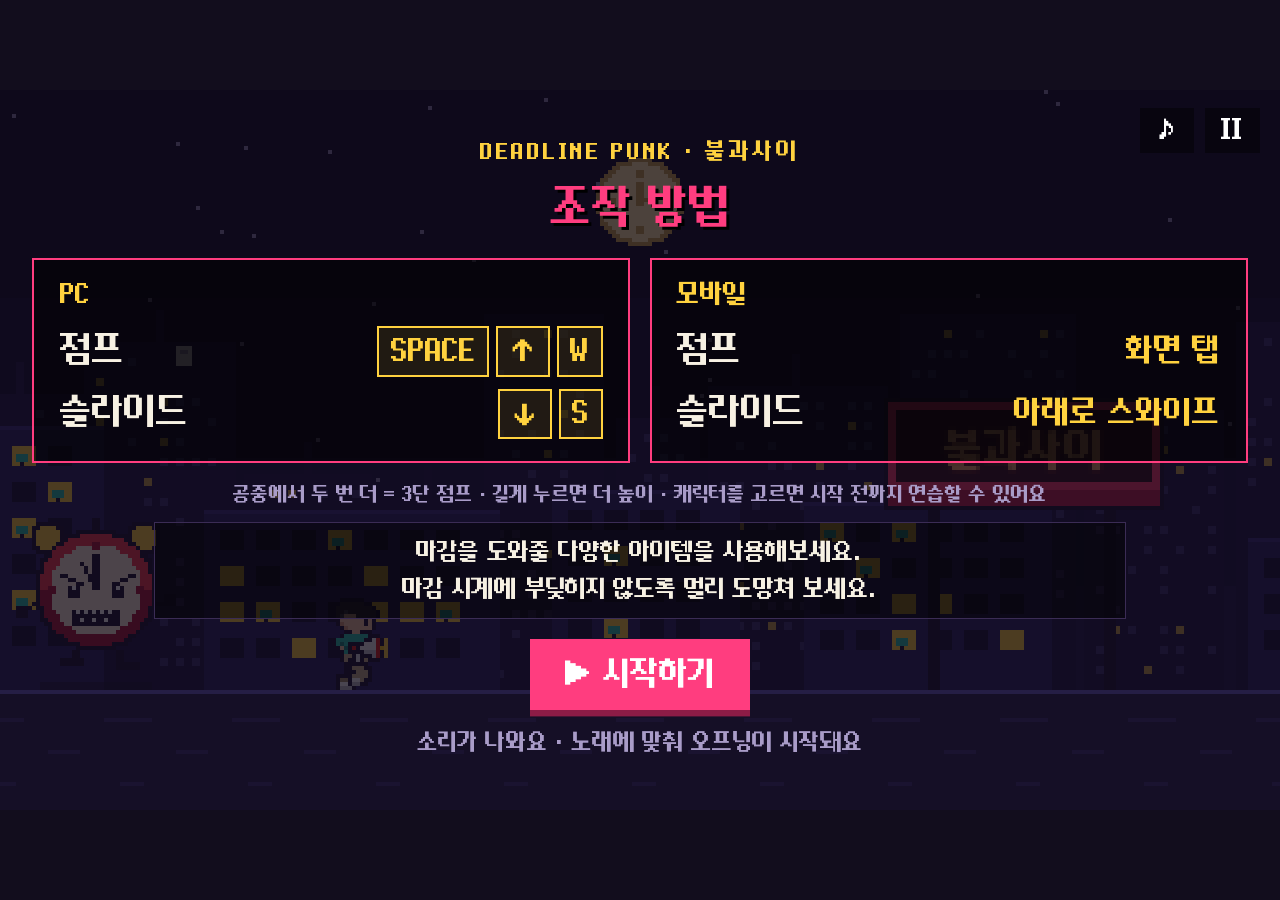
==== commit 70ee4497: "Deploy: 50-combo event, scoreboard top-rank shine and message spacing Co-Authored-By: Claude Sonnet " ====
--- a/game/index.html
+++ b/game/index.html
@@ -554,7 +554,7 @@
 let best = store.get('best', 0);
 let g, p;
 function reset() {
-  g = { sheets: [], storm: null, shield: 0, fx: null, nextCombo: 100, stage: 0, prevStage: null, stageFade: 1, stageMsg: 0, combo: 0, maxCombo: 0, comboPop: 0, nextRush: RUSH_EVERY, rush: null, rushMsg: 0, rushMsgText: '', t: 0, dist: 0, speed: START_SPEED, gap: GAP_MAX, obs: [], items: [], parts: [], notes: 0, fever: 0, swing: 0, swingT: 0, boost: 0, boostPop: 0,
+  g = { sheets: [], storm: null, shield: 0, fx: null, nextCombo: 50, stage: 0, prevStage: null, stageFade: 1, stageMsg: 0, combo: 0, maxCombo: 0, comboPop: 0, nextRush: RUSH_EVERY, rush: null, rushMsg: 0, rushMsgText: '', t: 0, dist: 0, speed: START_SPEED, gap: GAP_MAX, obs: [], items: [], parts: [], notes: 0, fever: 0, swing: 0, swingT: 0, boost: 0, boostPop: 0,
         nextObs: 220, nextCoffee: 2400 + Math.random() * 1200, shake: 0, dieT: 0, scroll: 0, hits: 0 };
   p = { y: GROUND, vy: 0, ground: true, slide: 0, slideHeld: false, holdJump: false, buf: 0, coyote: 0, inv: 0, anim: 0 };
 }
@@ -565,7 +565,8 @@
 const stageReady = i => i === 0 || !!(ART.img[`s${i}_sky`] && ART.img[`s${i}_far`] && ART.img[`s${i}_near`] && ART.img[`s${i}_ground`]);
 // 큰 글씨 이펙트 (FEVER / ROCK / 콤보 이벤트 등)
 function bigFx(text, sub, color, dur = 1.6) { g.fx = { text, sub, color, t: 0, dur }; }
-const nextMilestone = c => Math.floor(c / 100) * 100 + 100;  // 100콤보마다 이벤트 + 잠깐 무적
+const COMBO_EVENT = 50;
+const nextMilestone = c => Math.floor(c / COMBO_EVENT) * COMBO_EVENT + COMBO_EVENT;  // 50콤보마다 이벤트 + 잠깐 무적
 function addCombo(n = 1) {
   g.combo += n; if (g.combo > g.maxCombo) g.maxCombo = g.combo; g.comboPop = 0.35;
   if (g.combo >= g.nextCombo) {  // 콤보 이벤트: 마감 게이지 회복 + 큰 글씨
@@ -1055,7 +1056,7 @@
         o.hit = true; o.x = -999; addCombo(); sfx.note();
         burst(PX + 16, pb.y + 8, 16, ['#ffd23f', '#ff3b6b', '#ffffff'], 140);
       } else if (overlap(pb, hb)) {
-        o.hit = true; p.inv = 1.1; g.gap -= o.storm ? GAP_MAX : HIT_COST; if (g.combo >= COMBO_STEP) { g.rushMsg = 0.8; g.rushMsgText = 'COMBO BREAK'; } g.combo = 0; g.nextCombo = 100; g.shake = 0.25; g.hits++;  // 종이 폭풍은 보호막 없이 맞으면 즉사
+        o.hit = true; p.inv = 1.1; g.gap -= o.storm ? GAP_MAX : HIT_COST; if (g.combo >= COMBO_STEP) { g.rushMsg = 0.8; g.rushMsgText = 'COMBO BREAK'; } g.combo = 0; g.nextCombo = 50; g.shake = 0.25; g.hits++;  // 종이 폭풍은 보호막 없이 맞으면 즉사
         sfx.hit(); burst(o.x + o.w / 2, o.y + o.h / 2, 14, ['#f7f1e3', '#e63946', '#ffd23f'], 110);
       }
     }
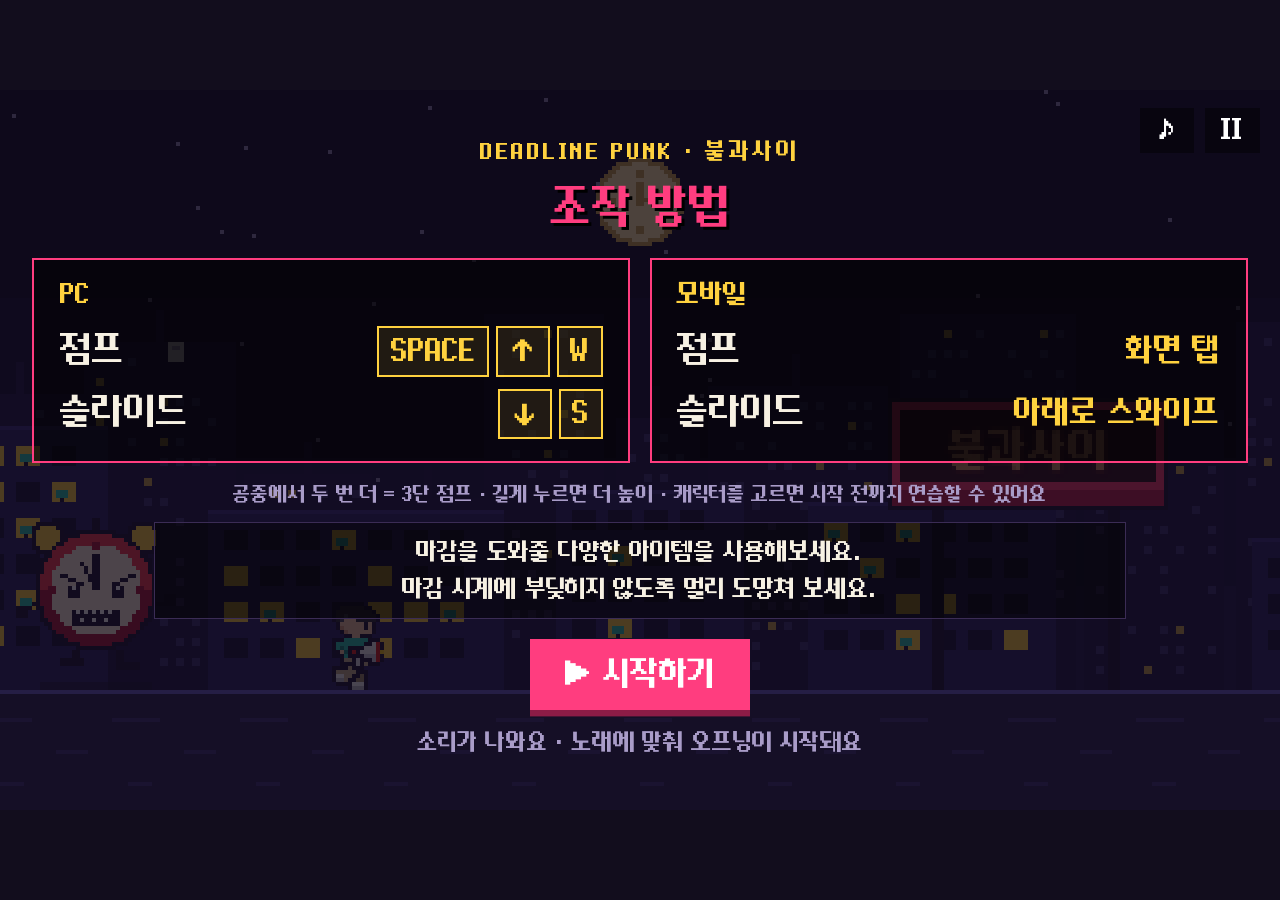
==== commit c42254f4: "Deploy: white-out ending at 12km, bass glasses, card image sharing (web-share) Co-Authored-By: Claud" ====
--- a/game/index.html
+++ b/game/index.html
@@ -891,6 +891,14 @@
   const url = shareUrl(), text = shareText(score());
   send({ type: 'magam:share', kind: 'link', score: score(), character: curChar });
   if (navigator.share && isTouch) {
+    try {  // 카드 이미지가 있으면 이미지 + 문구 + 링크를 함께 공유
+      const blob = await makeCard();
+      const file = blob && new File([blob], `deadline-punk-${score()}.png`, { type: 'image/png' });
+      if (file && navigator.canShare && navigator.canShare({ files: [file] })) {
+        await navigator.share({ files: [file], title: '마감펑크 러너 · 불과사이', text: text + '\n' + url });
+        shareNote('공유했어요! 고마워요 🙌'); return;
+      }
+    } catch (err) { if (err && err.name === 'AbortError') return; }
     try { await navigator.share({ title: '마감펑크 러너 · 불과사이', text, url }); shareNote('공유했어요! 고마워요 🙌'); return; }
     catch (err) { if (err && err.name === 'AbortError') return; }
   }
@@ -1348,9 +1356,23 @@
       ctx.globalAlpha = g.stageFade; ctx.drawImage(SKY.stage, 0, 0); ctx.globalAlpha = 1;
     } else drawStageImgs(ctx, cur, t);
     if (state === 'play' && g.fever > 0) { ctx.globalAlpha = 0.35 + 0.1 * Math.sin(t * 12); ctx.fillStyle = '#5a1a62'; ctx.fillRect(0, 0, W, GROUND); ctx.globalAlpha = 1; }
+    drawWhiteout();
     return;
   }
   drawCityBG(t);
+}
+const WHITE_FROM = 12000, WHITE_FULL = 12500, WHITE_TEXT = 12800;  // m: 흐려지기 시작 / 완전 하얀색 / 문구가 다 보이는 지점
+function drawWhiteout() {  // 12km부터 배경이 점점 하얗게 → 큰 문구
+  const d = score(); if (d < WHITE_FROM) return;
+  const a = Math.min(1, (d - WHITE_FROM) / (WHITE_FULL - WHITE_FROM));
+  ctx.globalAlpha = a; ctx.fillStyle = '#ffffff'; ctx.fillRect(0, 0, W, H); ctx.globalAlpha = 1;
+  const ta = Math.min(1, Math.max(0, (d - WHITE_FULL) / (WHITE_TEXT - WHITE_FULL)));
+  if (ta > 0) {
+    ctx.globalAlpha = ta;
+    ktextOutlined('이럴 시간에', W / 2, 56, '#9a90b4', 24, '#ffffff');
+    ktextOutlined('마감을 했더라면...', W / 2, 88, '#9a90b4', 24, '#ffffff');
+    ctx.globalAlpha = 1;
+  }
 }
 function drawCityBG(t) {
   if (ART.ok) {
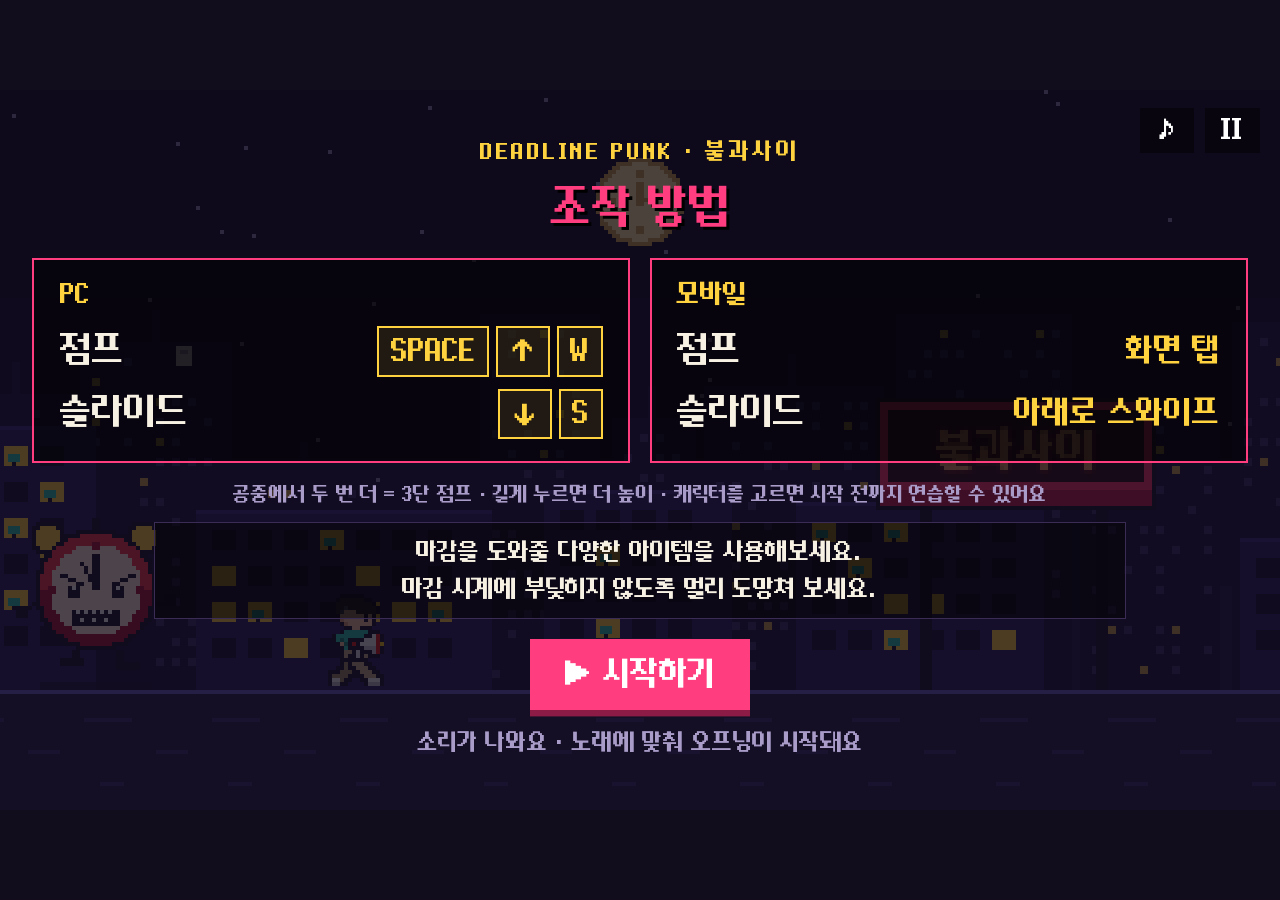
==== commit a87529eb: "Deploy: top-10 leaderboard, rank line, harder late game, new share cards (debug bar removed) Co-Auth" ====
--- a/game/index.html
+++ b/game/index.html
@@ -137,6 +137,7 @@
     <div class="big">마감펑크!</div>
     <div class="scoreline">마감으로부터 <b id="oScore">0m</b> 도망쳤다.</div>
     <div class="best" id="oBest"></div>
+    <div class="best" id="oRank" style="margin-top:.2em"></div>
     <form id="fSubmit" autocomplete="off">
       <div class="frow">
         <input id="iName" maxlength="12" placeholder="닉네임 (12자)" enterkeyhint="next">
@@ -170,7 +171,8 @@
                   {type:"magam:gameover", score, distance, durationMs}
                   {type:"magam:submit", name, message, character, score, distance, durationMs}
                   {type:"magam:share", kind:"image"|"link", score, character}   (통계용, 응답 불필요)
-     부모 → 게임: {type:"magam:submit-result", ok:true, rank}
+     부모 → 게임: {type:"magam:rank", score, ahead}   (선택: gameover 직후 "내 앞에 ahead명" 표시. ahead = 이 기록보다 높은 사람 수)
+                  {type:"magam:submit-result", ok:true, rank}
                   {type:"magam:submit-result", ok:false, error:"사용자에게 보여줄 문구"}
                   {type:"magam:pause"}  {type:"magam:mute", muted:true|false}
                   {type:"magam:config", shareUrl:"https://..."}  (공유 링크 주소, 없으면 상위 페이지 주소)
@@ -179,6 +181,8 @@
 
 const W = 320, H = 180, GROUND = 150, PX = 80;  // 시안 규격: 바닥 y=150, 주인공 x=80
 const GRAV = 1150, JUMP_V = -365, MAX_SPEED = 300, START_SPEED = 120;
+const LATE_FROM = 13000, LATE_SPAN = 3000, LATE_SPEED = 0.35, LATE_DENSE = 0.3;  // 13km부터 3km에 걸쳐 속도 +35% · 장애물 간격 -30% (한계에 달해 자연스럽게 끝나도록)
+const lateU = () => Math.max(0, Math.min(1, (score() - LATE_FROM) / LATE_SPAN));
 const GAP_MAX = 58, GAP_REGEN = 3, HIT_COST = 22, COFFEE_GAIN = 22;
 const FEVER_NOTES = 30, FEVER_TIME = 5, SWING_TIME = 6, SWING_PTS = 50;
 const NOTE_PTS = 5, COFFEE_PTS = 20, DIST_PER_PT = 8;
@@ -709,6 +713,7 @@
   const isBest = s > best;
   if (isBest) { best = s; store.set('best', best); }
   $('oScore').textContent = fmtDist(s);
+  $('oRank').textContent = '';
   $('oBest').textContent = isBest ? '★ 개인 최고기록 갱신!' : '개인 최고 ' + fmtDist(best);
   $('iName').value = store.get('name', '');
   $('iCheer').value = store.get('cheer', '');
@@ -756,6 +761,11 @@
     const msg = $('oMsg');
     if (d.ok) { msg.className = 'msg'; msg.textContent = d.rank ? `등록 완료! 현재 ${d.rank}위` : '등록 완료!'; }
     else { msg.className = 'msg err'; msg.textContent = d.error || '등록에 실패했어요.'; setFormLock(false); }
+  } else if (d.type === 'magam:rank') {  // 게임오버 직후 순위 안내: ahead = 이 기록보다 높은 사람 수
+    const a = Math.floor(Number(d.ahead));
+    if (state === 'over' && Number.isFinite(a) && a >= 0 && (d.score == null || d.score === score())) {
+      $('oRank').textContent = a === 0 ? '지금 1등! 내 앞엔 아무도 없다 🏁' : `내 앞에 ${a.toLocaleString('ko-KR')}명이 달리고 있다…`;
+    }
   } else if (d.type === 'magam:config') {
     if (typeof d.shareUrl === 'string' && /^https?:\/\//.test(d.shareUrl)) shareUrlFromParent = d.shareUrl;
   } else if (d.type === 'magam:pause') {
@@ -785,26 +795,69 @@
   const F = n => `${n}px "Mulmaru", system-ui, sans-serif`;
   const s = score(), name = cleanText($('iName').value, NAME_MAX), cheer = cleanText($('iCheer').value, CHEER_MAX);
   const ch = CHARS.find(k => k.id === curChar) || CHARS[0];
+  const W_END = s >= WHITE_FULL;   // 12.5km 이상: 하얀 엔딩 카드
+  const stormSheets = [];
+  const paper = (cx, cy, w, h, rot, col) => { x.save(); x.translate(Math.round(cx), Math.round(cy)); x.rotate(rot); x.scale(0.45 + 0.55 * Math.abs(Math.cos(rot * 1.7)), 1);
+    x.fillStyle = '#2a1f3d'; x.fillRect(-w / 2 - 4, -h / 2 - 4, w + 8, h + 8); x.fillStyle = col; x.fillRect(-w / 2, -h / 2, w, h);
+    x.fillStyle = 'rgba(60,60,90,0.4)'; for (let yy = -h / 2 + 10; yy < h / 2 - 4; yy += 10) x.fillRect(-w / 2 + 6, yy, w - 12, 3); x.restore(); };
   const PINK = '#ff3d7f', GOLD = '#ffd23f', INK = '#0c0818', CREAM = '#f7f1e3', LAV = '#a99cc8';
   const R = (px, py, w, h, col) => { x.fillStyle = col; x.fillRect(px, py, w, h); };
   let seed = 7; const rnd = () => (seed = (seed * 16807) % 2147483647) / 2147483647;
-  // 배경: 끊김 없는 세로 그라데이션 + 별 + 이어지는 도시 실루엣
-  const gr = x.createLinearGradient(0, 0, 0, CH); gr.addColorStop(0, '#110c1c'); gr.addColorStop(0.55, '#1a1230'); gr.addColorStop(0.85, '#2b1a46'); gr.addColorStop(1, '#3a1d4e');
-  x.fillStyle = gr; x.fillRect(0, 0, CW, CH);
-  const glow = x.createRadialGradient(CW / 2, 1180, 20, CW / 2, 1180, 620); glow.addColorStop(0, 'rgba(255,61,127,0.28)'); glow.addColorStop(1, 'rgba(255,61,127,0)');
-  x.fillStyle = glow; x.fillRect(0, 700, CW, 650);
-  for (let i = 0; i < 90; i++) { const sx = Math.floor(rnd() * 90) * 12, sy = Math.floor(rnd() * 70) * 12, big = rnd() > 0.85; if ((sy < 280 && sx > 280 && sx < 800) || (sy >= 280 && sy < 980 && sx > 60 && sx < 1020)) continue; R(sx, sy, big ? 12 : 6, big ? 12 : 6, big ? '#ffffff' : '#6b5c99'); }
-  const skyline = (minTop, maxTop, body, edge, litChance) => { let bxx = -6; while (bxx < CW) { const bw = 54 + Math.floor(rnd() * 5) * 12, top = minTop + Math.floor(rnd() * ((maxTop - minTop) / 12)) * 12; R(bxx, top, bw, CH - top, body); R(bxx, top, bw, 6, edge);
-    for (let wy = top + 24; wy < CH - 40; wy += 30) for (let wx = bxx + 12; wx < bxx + bw - 12; wx += 18) if (rnd() < litChance) R(wx, wy, 6, 12, rnd() > 0.5 ? '#ffd23f' : '#ff3d7f');
-    bxx += bw + 6; } };
-  skyline(1020, 1140, '#1d1436', '#2f2257', 0.16);
-  skyline(1170, 1270, '#120c20', '#241a40', 0.10);
+  // 배경: 기록을 세운 마지막 스테이지의 배경 (이미지가 없으면 예전 도시 배경)
+  const stg = (typeof g !== 'undefined' && g && g.stage) || 0, IM = ART.img, pk = k => stg === 0 ? IM[k] : IM[`s${stg}_${k}`];
+  const bSky = pk('sky'), bFar = pk('far'), bNear = pk('near'), bGnd = pk('ground');
+  const stageBg = !!(bSky && bNear && bGnd);
+  if (W_END) {
+    const wg = x.createLinearGradient(0, 0, 0, CH); wg.addColorStop(0, '#ffffff'); wg.addColorStop(0.7, '#fbf9ff'); wg.addColorStop(1, '#ece6f7');
+    x.fillStyle = wg; x.fillRect(0, 0, CW, CH);
+    // 마감 러시 종이 폭풍: 오른쪽 아래 마감 시계에서 왼쪽 위로 몰아치는 종이들 + 바람줄기
+    x.fillStyle = 'rgba(120,190,255,0.16)'; for (let i = 0; i < 26; i++) { const wy = 40 + Math.floor(rnd() * 120) * 10, wx = Math.floor(rnd() * 900), wl = 60 + Math.floor(rnd() * 5) * 36; x.fillRect(wx, wy, wl, 6); }
+    x.fillStyle = 'rgba(60,60,90,0.25)';
+    for (let i = 0; i < 380; i++) {
+      const tt = rnd(), cx = 960 - tt * 940 + (rnd() - 0.5) * 260, cy = 1050 - tt * 1000 + (rnd() - 0.5) * 520, sc = 0.55 + rnd() * 1.0, rot = rnd() * 6.28;
+      if (cx > 280 && cx < 800 && cy > 50 && cy < 270) continue;   // 머리글 글씨 가리지 않게
+      if (cx > 380 && cx < 700 && cy > 1110 && cy < 1280) continue;   // 로고 자리
+      stormSheets.push([cx, cy, 44 * sc, 54 * sc, rot, rnd() < 0.3 ? '#ffe9a8' : '#f7f1e3']);
+    }
+    stormSheets.forEach(a => paper(...a));
+    if (ART.ok) {   // 마감 시계들도 종이처럼 몰아침 (회전·크기 제각각, 내용물 뒤)
+      x.imageSmoothingEnabled = false;
+      [[150, 135, 4, -0.5], [935, 150, 4, 0.6], [875, 262, 3, -0.3], [48, 310, 3, 0.7], [236, 262, 3, 0.4],
+       [1000, 585, 3, 0.3], [70, 625, 3, -0.5], [530, 612, 3, 0.2], [1005, 790, 4, 0.5],
+       [90, 1140, 4, -0.6], [215, 1235, 3, 0.4], [55, 1020, 3, 0.9], [1005, 1215, 3, 0.5], [330, 1240, 3, -0.3]].forEach((c, i) => {
+        const cf = ART.atlas.frames[i % 2 ? 'deadline2' : 'deadline1'], sc = c[2];
+        x.save(); x.translate(c[0], c[1]); x.rotate(c[3]); x.drawImage(ART.img.sheet, cf.x, cf.y, cf.w, cf.h, -cf.w * sc / 2, -cf.h * sc / 2, cf.w * sc, cf.h * sc); x.restore(); });
+    }
+  } else if (stageBg) {
+    const o = document.createElement('canvas'); o.width = 320; o.height = 180; const ox = o.getContext('2d'); ox.imageSmoothingEnabled = false;
+    const off = stg === 0 ? 0 : 150;
+    ox.drawImage(bSky, 0, 0);
+    if (bFar) ox.drawImage(bFar, -Math.round(off * 0.375), 0);
+    ox.drawImage(bNear, -off, 0);
+    const gw = bGnd.width, go = off % gw; for (let gx = -go; gx < 320; gx += gw) ox.drawImage(bGnd, gx, 150);
+    x.drawImage(o, -660, 0, 2400, 1350);   // 7.5배, 가운데 144칸만 보이게
+    const sh = x.createLinearGradient(0, 0, 0, CH); sh.addColorStop(0, 'rgba(10,6,24,0.45)'); sh.addColorStop(0.5, 'rgba(10,6,24,0.30)'); sh.addColorStop(1, 'rgba(10,6,24,0.62)');
+    x.fillStyle = sh; x.fillRect(0, 0, CW, CH);
+  } else {
+    // 배경: 끊김 없는 세로 그라데이션 + 별 + 이어지는 도시 실루엣
+    const gr = x.createLinearGradient(0, 0, 0, CH); gr.addColorStop(0, '#110c1c'); gr.addColorStop(0.55, '#1a1230'); gr.addColorStop(0.85, '#2b1a46'); gr.addColorStop(1, '#3a1d4e');
+    x.fillStyle = gr; x.fillRect(0, 0, CW, CH);
+    const glow = x.createRadialGradient(CW / 2, 1180, 20, CW / 2, 1180, 620); glow.addColorStop(0, 'rgba(255,61,127,0.28)'); glow.addColorStop(1, 'rgba(255,61,127,0)');
+    x.fillStyle = glow; x.fillRect(0, 700, CW, 650);
+    for (let i = 0; i < 90; i++) { const sx = Math.floor(rnd() * 90) * 12, sy = Math.floor(rnd() * 70) * 12, big = rnd() > 0.85; if ((sy < 280 && sx > 280 && sx < 800) || (sy >= 280 && sy < 980 && sx > 60 && sx < 1020)) continue; R(sx, sy, big ? 12 : 6, big ? 12 : 6, big ? '#ffffff' : '#6b5c99'); }
+    const skyline = (minTop, maxTop, body, edge, litChance) => { let bxx = -6; while (bxx < CW) { const bw = 54 + Math.floor(rnd() * 5) * 12, top = minTop + Math.floor(rnd() * ((maxTop - minTop) / 12)) * 12; R(bxx, top, bw, CH - top, body); R(bxx, top, bw, 6, edge);
+      for (let wy = top + 24; wy < CH - 40; wy += 30) for (let wx = bxx + 12; wx < bxx + bw - 12; wx += 18) if (rnd() < litChance) R(wx, wy, 6, 12, rnd() > 0.5 ? '#ffd23f' : '#ff3d7f');
+      bxx += bw + 6; } };
+    skyline(1020, 1140, '#1d1436', '#2f2257', 0.16);
+    skyline(1170, 1270, '#120c20', '#241a40', 0.10);
+  }
   // 테두리: 분홍 두 겹 + 노란 점선 + 모서리 장식
-  R(0, 0, CW, 12, PINK); R(0, CH - 12, CW, 12, PINK); R(0, 0, 12, CH, PINK); R(CW - 12, 0, 12, CH, PINK);
-  R(12, 12, CW - 24, 6, '#8f1f4d'); R(12, CH - 18, CW - 24, 6, '#8f1f4d'); R(12, 12, 6, CH - 24, '#8f1f4d'); R(CW - 18, 12, 6, CH - 24, '#8f1f4d');
-  x.fillStyle = GOLD; for (let i = 36; i < CW - 36; i += 24) { x.fillRect(i, 28, 12, 6); x.fillRect(i, CH - 34, 12, 6); }
+  const FR1 = W_END ? '#ffc933' : PINK, FR2 = W_END ? '#b07d10' : '#8f1f4d', DASHC = W_END ? '#c99410' : GOLD;   // 장기 기록 카드는 금색 테두리
+  R(0, 0, CW, 12, FR1); R(0, CH - 12, CW, 12, FR1); R(0, 0, 12, CH, FR1); R(CW - 12, 0, 12, CH, FR1);
+  R(12, 12, CW - 24, 6, FR2); R(12, CH - 18, CW - 24, 6, FR2); R(12, 12, 6, CH - 24, FR2); R(CW - 18, 12, 6, CH - 24, FR2);
+  x.fillStyle = DASHC; for (let i = 36; i < CW - 36; i += 24) { x.fillRect(i, 28, 12, 6); x.fillRect(i, CH - 34, 12, 6); }
   for (let i = 36; i < CH - 36; i += 24) { x.fillRect(28, i, 6, 12); x.fillRect(CW - 34, i, 6, 12); }
-  for (const [cx0, cy0, dx, dy] of [[40, 40, 1, 1], [CW - 40, 40, -1, 1], [40, CH - 40, 1, -1], [CW - 40, CH - 40, -1, -1]]) { R(cx0 - (dx < 0 ? 36 : 0), cy0 - (dy < 0 ? 6 : 0), 36, 6, PINK); R(cx0 - (dx < 0 ? 6 : 0), cy0 - (dy < 0 ? 36 : 0), 6, 36, PINK); }
+  for (const [cx0, cy0, dx, dy] of [[40, 40, 1, 1], [CW - 40, 40, -1, 1], [40, CH - 40, 1, -1], [CW - 40, CH - 40, -1, -1]]) { R(cx0 - (dx < 0 ? 36 : 0), cy0 - (dy < 0 ? 6 : 0), 36, 6, FR1); R(cx0 - (dx < 0 ? 6 : 0), cy0 - (dy < 0 ? 36 : 0), 6, 36, FR1); }
   x.textBaseline = 'alphabetic';
   const fit = (str, size, maxW) => { x.font = F(size); while (size > 28 && x.measureText(str).width > maxW) { size -= 2; x.font = F(size); } return size; };
   const bolt = (bx2, by2, sc, col) => { x.fillStyle = col; x.beginPath(); x.moveTo(bx2 + 20 * sc, by2); x.lineTo(bx2, by2 + 34 * sc); x.lineTo(bx2 + 14 * sc, by2 + 34 * sc); x.lineTo(bx2 + 4 * sc, by2 + 66 * sc); x.lineTo(bx2 + 34 * sc, by2 + 24 * sc); x.lineTo(bx2 + 18 * sc, by2 + 24 * sc); x.closePath(); x.fill(); };
@@ -814,18 +867,19 @@
   const nm = `${name || '익명의 작가'}`, tail = ' 님의 기록';
   const hs = fit(nm + tail, 76, 880); x.font = F(hs);
   const tw1 = x.measureText(nm).width, tw2 = x.measureText(tail).width, hx = CW / 2 - (tw1 + tw2) / 2;
-  x.textAlign = 'left'; x.fillStyle = '#05030b'; x.fillText(nm, hx + 5, 213 + 5); x.fillText(tail, hx + tw1 + 5, 213 + 5);
-  x.fillStyle = GOLD; x.fillText(nm, hx, 213); x.fillStyle = CREAM; x.fillText(tail, hx + tw1, 213);
+  x.textAlign = 'left'; if (!W_END) { x.fillStyle = '#05030b'; x.fillText(nm, hx + 5, 213 + 5); x.fillText(tail, hx + tw1 + 5, 213 + 5); }
+  if (W_END) { x.fillStyle = '#ffc9dc'; x.fillText(nm, hx + 5, 213 + 5); x.fillText(tail, hx + tw1 + 5, 213 + 5); x.fillStyle = '#2a1f3d'; x.fillText(nm, hx, 213); x.fillStyle = '#6b5c99'; x.fillText(tail, hx + tw1, 213); } else { x.fillStyle = GOLD; x.fillText(nm, hx, 213); x.fillStyle = CREAM; x.fillText(tail, hx + tw1, 213); }
   // 2) 점수: 크게
   const sx0 = 72, sy0 = 296, sw0 = 936, sh0 = 300;
-  R(sx0 + 10, sy0 + 10, sw0, sh0, '#05030b'); R(sx0, sy0, sw0, sh0, INK);
-  R(sx0, sy0, sw0, 8, PINK); R(sx0, sy0 + sh0 - 8, sw0, 8, PINK); R(sx0, sy0, 8, sh0, PINK); R(sx0 + sw0 - 8, sy0, 8, sh0, PINK);
-  R(sx0 + 20, sy0 + 20, sw0 - 40, 3, '#3a2a5c'); R(sx0 + 20, sy0 + sh0 - 23, sw0 - 40, 3, '#3a2a5c');
+  const PLF = W_END ? '#8f1d2f' : INK, PLB = W_END ? '#ffc933' : PINK, PLL = W_END ? '#c4505f' : '#3a2a5c', PLS = W_END ? 'rgba(90,50,10,0.35)' : '#05030b', PLK = W_END ? '#4d0c18' : INK;   // 하얀 엔딩 카드는 시계빛 붉은 점수판 + 금테
+  R(sx0 + 10, sy0 + 10, sw0, sh0, PLS); R(sx0, sy0, sw0, sh0, PLF);
+  R(sx0, sy0, sw0, 8, PLB); R(sx0, sy0 + sh0 - 8, sw0, 8, PLB); R(sx0, sy0, 8, sh0, PLB); R(sx0 + sw0 - 8, sy0, 8, sh0, PLB);
+  R(sx0 + 20, sy0 + 20, sw0 - 40, 3, PLL); R(sx0 + 20, sy0 + sh0 - 23, sw0 - 40, 3, PLL);
   bolt(sx0 + 36, sy0 + 110, 1.1, GOLD); bolt(sx0 + sw0 - 74, sy0 + 110, 1.1, GOLD);
   const sTxt = fmtDist(s), ss = fit(sTxt, 240, sw0 - 260); x.font = F(ss); x.textAlign = 'center';
   const sy = sy0 + sh0 / 2 + ss * 0.34;
-  x.lineJoin = 'round'; x.lineWidth = 22; x.strokeStyle = '#8f1f4d'; x.strokeText(sTxt, CW / 2 + 10, sy + 10);
-  x.lineWidth = 18; x.strokeStyle = INK; x.strokeText(sTxt, CW / 2, sy);
+  x.lineJoin = 'round'; x.lineWidth = 22; x.strokeStyle = W_END ? '#2e0710' : '#8f1f4d'; x.strokeText(sTxt, CW / 2 + 10, sy + 10);
+  x.lineWidth = 18; x.strokeStyle = PLK; x.strokeText(sTxt, CW / 2, sy);
   x.fillStyle = GOLD; x.fillText(sTxt, CW / 2, sy);
   // 3) 캐릭터 + 한마디 말풍선
   const fr = ART.ok && ART.atlas.frames[ch.id + '_portrait'];
@@ -848,16 +902,32 @@
     x.font = F(40); x.fillStyle = '#1a1423'; const t0 = byy + (bh - lines.length * 56) / 2 + 44; lines.forEach((l, i) => x.fillText(l, bxx2 + 38, t0 + i * 56));
     R(bxx2 + bw - 52, byy + bh - 30, 12, 12, PINK); R(bxx2 + bw - 36, byy + bh - 30, 12, 12, GOLD);
   }
+  if (W_END) {   // 하얀 엔딩: 마감 시계가 캐릭터에게 답하는 말풍선 (위 대화와 마주 보게 오른쪽에 시계, 말풍선 꼬리는 시계 쪽)
+    const RED = '#e63946', bx0 = 96, by0 = 962, bw0 = 636, bh0 = 132;   // 바깥 테두리(-12)가 프로필 왼쪽 끝(84)과 맞음
+    const bbox = (bx, by, w, h, col) => { R(bx + 12, by, w - 24, h, col); R(bx, by + 12, w, h - 24, col); R(bx + 6, by + 6, w - 12, h - 12, col); };
+    const ty0 = by0 + bh0 / 2, rtail = (g, col) => { for (let j = -3; j <= 3; j++) { const w = (4 - Math.abs(j)) * 9 + g; R(bx0 + bw0 - 8, ty0 + j * 9 - 5 - g, w + 8 + 0, 10 + g * 2, col); } };
+    bbox(bx0 - 12 + 10, by0 - 12 + 12, bw0 + 24, bh0 + 24, 'rgba(0,0,0,0.20)');
+    bbox(bx0 - 12, by0 - 12, bw0 + 24, bh0 + 24, INK); rtail(12, INK);
+    bbox(bx0 - 6, by0 - 6, bw0 + 12, bh0 + 12, RED); rtail(6, RED);
+    bbox(bx0, by0, bw0, bh0, '#fff8ec'); rtail(0, '#fff8ec');
+    R(bx0 + 14, by0 + 6, bw0 - 28, 6, '#ffffff'); R(bx0 + 14, by0 + bh0 - 14, bw0 - 28, 8, '#f0e2c8');
+    x.textAlign = 'center'; x.font = F(50); x.fillStyle = '#1a1423';
+    x.fillText('이럴 시간에', bx0 + bw0 / 2, by0 + 58); x.fillText('마감을 했더라면...', bx0 + bw0 / 2, by0 + 114);
+    R(bx0 + 24, by0 + bh0 - 30, 12, 12, RED); R(bx0 + 40, by0 + bh0 - 30, 12, 12, GOLD);
+    const cf = ART.ok && ART.atlas.frames.deadline1;
+    if (cf) { x.imageSmoothingEnabled = false; x.drawImage(ART.img.sheet, cf.x, cf.y, cf.w, cf.h, 806, 958, cf.w * 6, cf.h * 6); }
+  }
   // 4) 하단: 마감펑크 로고(작게)
   if (ART.logo) {
-    const lh = 210, lw = Math.round(lh * ART.logo.width / ART.logo.height), lx = Math.round((CW - lw) / 2), ly = 1030;
+    const lh = W_END ? 140 : 210, lw = Math.round(lh * ART.logo.width / ART.logo.height), lx = Math.round((CW - lw) / 2), ly = W_END ? 1146 : 1030;
     x.imageSmoothingEnabled = true; x.imageSmoothingQuality = 'high';
-    x.save(); x.shadowColor = 'rgba(255,61,127,0.95)'; x.shadowBlur = 36; x.drawImage(ART.logo, lx, ly, lw, lh); x.shadowBlur = 16; x.drawImage(ART.logo, lx, ly, lw, lh); x.restore();
-    x.drawImage(ART.logo, lx, ly, lw, lh);
+    let lgSrc = ART.logo; if (W_END) { lgSrc = document.createElement('canvas'); lgSrc.width = ART.logo.width; lgSrc.height = ART.logo.height; const tx = lgSrc.getContext('2d'); tx.drawImage(ART.logo, 0, 0); tx.globalCompositeOperation = 'source-in'; tx.fillStyle = '#2a1f3d'; tx.fillRect(0, 0, lgSrc.width, lgSrc.height); }
+    x.save(); x.shadowColor = 'rgba(255,61,127,0.95)'; x.shadowBlur = 36; x.drawImage(lgSrc, lx, ly, lw, lh); x.shadowBlur = 16; x.drawImage(lgSrc, lx, ly, lw, lh); x.restore();
+    x.drawImage(lgSrc, lx, ly, lw, lh);
     x.imageSmoothingEnabled = false;
   }
-  R(44, 1276, CW - 88, 28, 'rgba(8,5,14,0.85)');
-  x.textAlign = 'center'; x.font = F(16); x.fillStyle = '#9d92c0'; x.fillText('© 2026 불과사이. All rights reserved.', CW / 2, 1296);
+  if (!W_END) R(44, 1276, CW - 88, 28, 'rgba(8,5,14,0.85)');
+  x.textAlign = 'center'; x.font = F(16); x.fillStyle = W_END ? '#7d72a0' : '#9d92c0'; x.fillText('© 2026 불과사이. All rights reserved.', CW / 2, W_END ? 1308 : 1296);
   return new Promise(res => c.toBlob(b => res(b), 'image/png'));
 }
 function wrapText(x, t, maxW) {
@@ -960,7 +1030,9 @@
   const s = g.speed;
   const ramp = Math.max(0.6, 1 - Math.max(0, g.t - 50) / 200);          // 3 · 50초부터 서서히 빽빽해져 110초쯤 최대
   const rushF = g.rush && g.rush.phase === 'on' ? 0.6 : 1;                // 4 · 러시 중엔 장애물이 연달아
-  g.nextObs = g.dist + w + (s * rnd(0.72, 1.35) * ramp + rnd(40, 90) - Math.min(30, g.t * 0.4)) * rushF;
+  const late = lateU();
+  const gapPx = (s * rnd(0.72, 1.35) * ramp * (1 - LATE_DENSE * late) + rnd(40, 90) - Math.min(30, g.t * 0.4)) * rushF;
+  g.nextObs = g.dist + w + Math.max(gapPx, s * 0.45);  // 아무리 빽빽해도 연속 점프로는 넘을 수 있는 최소 간격
 }
 
 /* ---------------- 업데이트 ---------------- */
@@ -1001,7 +1073,7 @@
 }
 function update(dt) {
   g.t += dt;
-  g.speed = Math.min(MAX_SPEED, START_SPEED + g.t * 3.1);
+  g.speed = Math.min(MAX_SPEED, START_SPEED + g.t * 3.1) * (1 + LATE_SPEED * lateU());
   if (g.boost > 0) {  // 아아 부스트: 속도 ×1.4, 마감 게이지 초당 +4
     g.boost -= dt; g.gap = Math.min(GAP_MAX + 10, g.gap + BOOST_GAP * dt);
     if (Math.random() < 0.6) g.parts.push({ x: rnd(PX + 20, W), y: rnd(40, GROUND - 4), vx: -420, vy: 0, life: 0.18, c: '#f7f1e3', s: 1 });
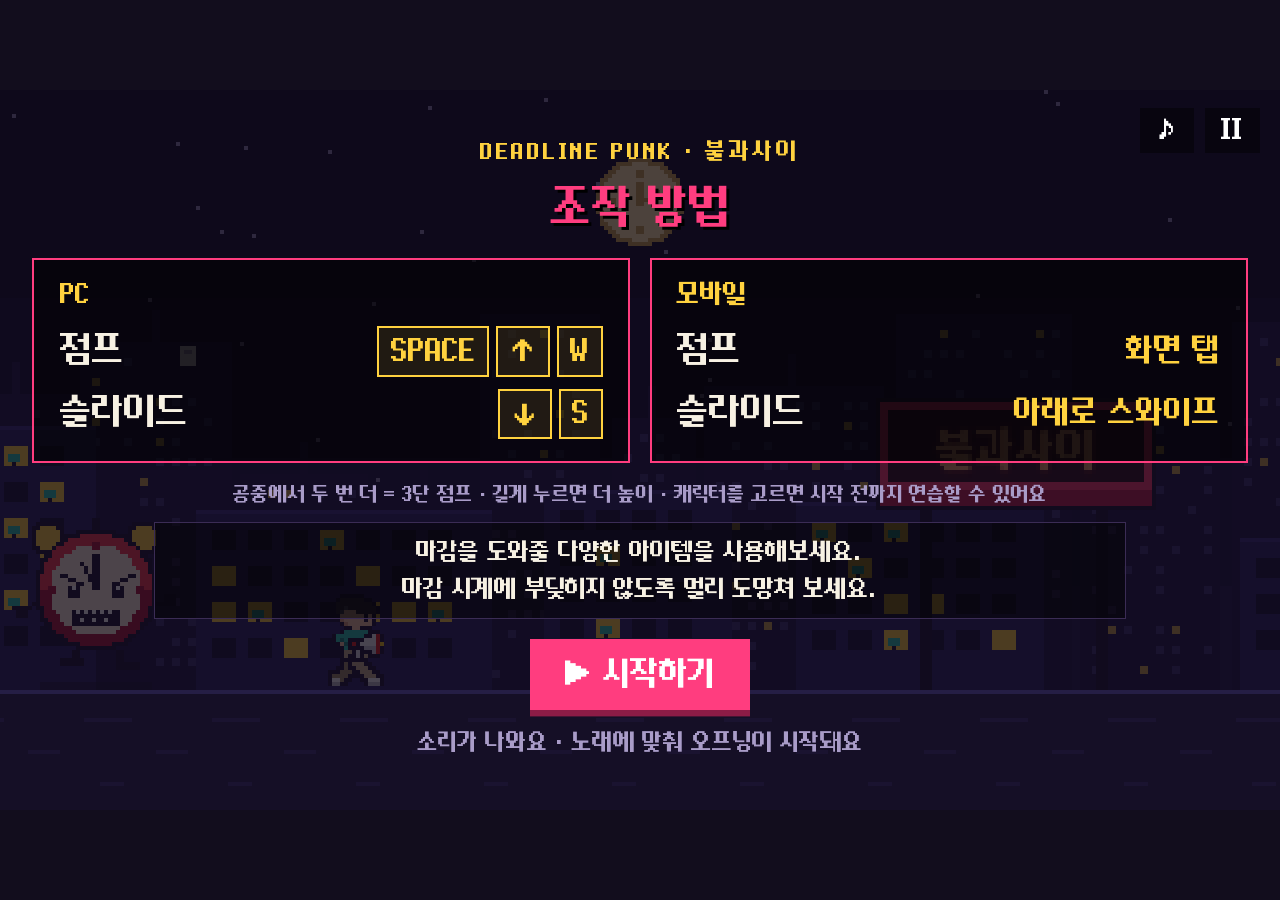
==== commit 6850edc0: "Deploy: editor phone-call event at 7km, latest game build, cache version v29 Co-Authored-By: Claude " ====
--- a/game/index.html
+++ b/game/index.html
@@ -182,6 +182,8 @@
 const W = 320, H = 180, GROUND = 150, PX = 80;  // 시안 규격: 바닥 y=150, 주인공 x=80
 const GRAV = 1150, JUMP_V = -365, MAX_SPEED = 300, START_SPEED = 120;
 const LATE_FROM = 13000, LATE_SPAN = 3000, LATE_SPEED = 0.35, LATE_DENSE = 0.3;  // 13km부터 3km에 걸쳐 속도 +35% · 장애물 간격 -30% (한계에 달해 자연스럽게 끝나도록)
+const CALL_FROM = 7000, CALL_GAP = [16, 24];
+const callTime = () => { const d = score(); return d < 8000 ? 4 : d < 9500 ? 5 : 6.5; };  // 7~8km 4초 · 8~9.5km 5초 · 이후 6.5초
 const lateU = () => Math.max(0, Math.min(1, (score() - LATE_FROM) / LATE_SPAN));
 const GAP_MAX = 58, GAP_REGEN = 3, HIT_COST = 22, COFFEE_GAIN = 22;
 const FEVER_NOTES = 30, FEVER_TIME = 5, SWING_TIME = 6, SWING_PTS = 50;
@@ -522,6 +524,14 @@
   jump() { if (AC) tone(380, AC.currentTime, 0.12, 'square', 0.25, sfxBus, 760); },
   slide() { if (AC) noise(AC.currentTime, 0.15, 0.25, sfxBus, 2500); },
   note() { if (AC) { tone(1046, AC.currentTime, 0.06, 'square', 0.18, sfxBus); tone(1568, AC.currentTime + 0.05, 0.1, 'square', 0.18, sfxBus); } },
+  buzz() {  // 진동 '부우우웅~' : 낮은 톱니파를 빠르게 떨어서(AM) 0.55초
+    if (!AC) return; const t = AC.currentTime;
+    const o = AC.createOscillator(), m = AC.createGain(), lfo = AC.createOscillator(), lg = AC.createGain();
+    o.type = 'sawtooth'; o.frequency.setValueAtTime(92, t); o.frequency.linearRampToValueAtTime(84, t + 0.55);
+    m.gain.setValueAtTime(0.0001, t); m.gain.linearRampToValueAtTime(0.32, t + 0.04); m.gain.setValueAtTime(0.32, t + 0.46); m.gain.linearRampToValueAtTime(0.0001, t + 0.58);
+    lfo.type = 'square'; lfo.frequency.value = 34; lg.gain.value = 0.16; lfo.connect(lg); lg.connect(m.gain);
+    o.connect(m); m.connect(sfxBus); o.start(t); lfo.start(t); o.stop(t + 0.6); lfo.stop(t + 0.6);
+  },
   coffee() { if (AC) [523, 659, 784, 1046].forEach((f, i) => tone(f, AC.currentTime + i * 0.05, 0.1, 'triangle', 0.35, sfxBus)); },
   hit() { if (AC) { noise(AC.currentTime, 0.25, 0.6, sfxBus, 300); tone(200, AC.currentTime, 0.25, 'sawtooth', 0.3, sfxBus, 60); } },
   over() { if (AC) [392, 330, 262, 196].forEach((f, i) => tone(f, AC.currentTime + i * 0.12, 0.18, 'square', 0.3, sfxBus)); }
@@ -1088,6 +1098,13 @@
     if (g.stageMsg > 0) g.stageMsg -= dt; }
   if (g.rushMsg > 0) g.rushMsg -= dt;
   updateRush(dt);
+  { // 편집자 독촉 전화: 7km부터 가끔, 6.5초 동안 길목의 장애물이 가려졌다가 사라짐 (끌 수 없음)
+    if (g.call) { g.call.t += dt; if ((g.call.buzz -= dt) <= 0) { sfx.buzz(); g.call.buzz = 0.85; } if (g.call.t >= g.call.dur) { g.call = null; g.nextCall = g.t + rnd(CALL_GAP[0], CALL_GAP[1]); } }
+    else if (score() >= CALL_FROM && !g.rush && !g.storm) {
+      if (g.nextCall == null) g.nextCall = g.t + 3;
+      else if (g.t >= g.nextCall && g.t < g.nextRush - callTime() - 1) { g.call = { t: 0, buzz: 0, dur: callTime() }; }
+      else if (g.t >= g.nextCall) g.nextCall = g.nextRush + 2;
+    } }
   if (g.swing > 0) g.swing -= dt;
   if (g.shield > 0) g.shield -= dt;
   for (const q of g.sheets) { q.x -= q.vx * dt; q.y += q.vy * dt; q.rot += q.vr * dt; }
@@ -1845,7 +1862,34 @@
   ktextOutlined(f.sub, W / 2, 104, '#f7f1e3', 10, '#1a1423');
   ctx.globalAlpha = 1;
 }
+function drawCall() {  // 독촉 전화: 오프닝의 폰처럼 세로로 크게, 길목의 장애물을 가림 (캐릭터는 왼쪽이라 보임)
+  const c = g.call; if (!c) return;
+  const fin = Math.min(1, c.t / 0.25), fout = Math.min(1, (c.dur - c.t) / 0.4), a = Math.min(fin, fout) * 0.95;
+  const sh = Math.floor(c.t * 30) % 2 ? 2 : -2, sv = Math.floor(c.t * 23) % 2 ? 1 : -1;
+  const w = 62, h = 126, x0 = 150 - w / 2 + sh, y0 = 22 + sv, cx = x0 + w / 2;
+  ctx.globalAlpha = a;
+  ctx.fillStyle = '#05030b'; ctx.fillRect(x0 - 3, y0 - 3, w + 6, h + 6);
+  ctx.fillStyle = '#1f3270'; ctx.fillRect(x0, y0, w, h);
+  ctx.fillStyle = '#142154'; ctx.fillRect(x0, y0 + h - 4, w, 4);
+  ctx.fillStyle = '#0a0f24'; ctx.fillRect(x0 + 5, y0 + 10, w - 10, h - 20);
+  ctx.fillStyle = '#0a0f24'; ctx.fillRect(cx - 8, y0 + 4, 16, 2);  // 스피커
+  const blink = Math.floor(c.t * 4) % 2;
+  ctx.fillStyle = '#2a1f3d'; ctx.fillRect(cx - 14, y0 + 24, 28, 28);  // 통화 상대 아이콘
+  ctx.fillStyle = '#f7f1e3'; ctx.fillRect(cx - 5, y0 + 29, 10, 10); ctx.fillRect(cx - 10, y0 + 41, 20, 8);
+  ktextOutlined('편집자', cx, y0 + 66, '#f7f1e3', 12, '#1a1423');
+  ktextOutlined(blink ? '통화 중' : '통화 중…', cx, y0 + 86, blink ? '#ff6b6b' : '#ffd23f', 9, '#1a1423');
+  // 오른쪽 말풍선: "작가님." / "계세요?" 번갈아
+  const line = Math.floor(c.t / 0.85) % 2 ? '계세요?' : '작가님.';
+  const bx = x0 + w + 9, bw = 56, bh = 30, by = y0 + 28;
+  ctx.fillStyle = '#05030b'; ctx.fillRect(bx - 2, by - 2, bw + 4, bh + 4);
+  ctx.fillStyle = '#f7f1e3'; ctx.fillRect(bx, by, bw, bh);
+  ctx.fillStyle = '#05030b'; ctx.fillRect(bx - 8, by + 8, 8, 8);
+  ctx.fillStyle = '#f7f1e3'; ctx.fillRect(bx - 6, by + 9, 7, 6);
+  ktextOutlined(line, bx + bw / 2, by + 11, '#1a1423', 11, '#f7f1e3');
+  ctx.globalAlpha = 1;
+}
 function drawCombo() {
+  drawCall();
   drawBigFx(Math.max(0, Math.min(1 / 30, (performance.now() - (drawCombo.last || performance.now())) / 1000))); drawCombo.last = performance.now();
   if (g.combo >= 3) {  // 왼쪽 위 기록 아래
     const pop = g.comboPop > 0 ? 1 + g.comboPop * 0.6 : 1;
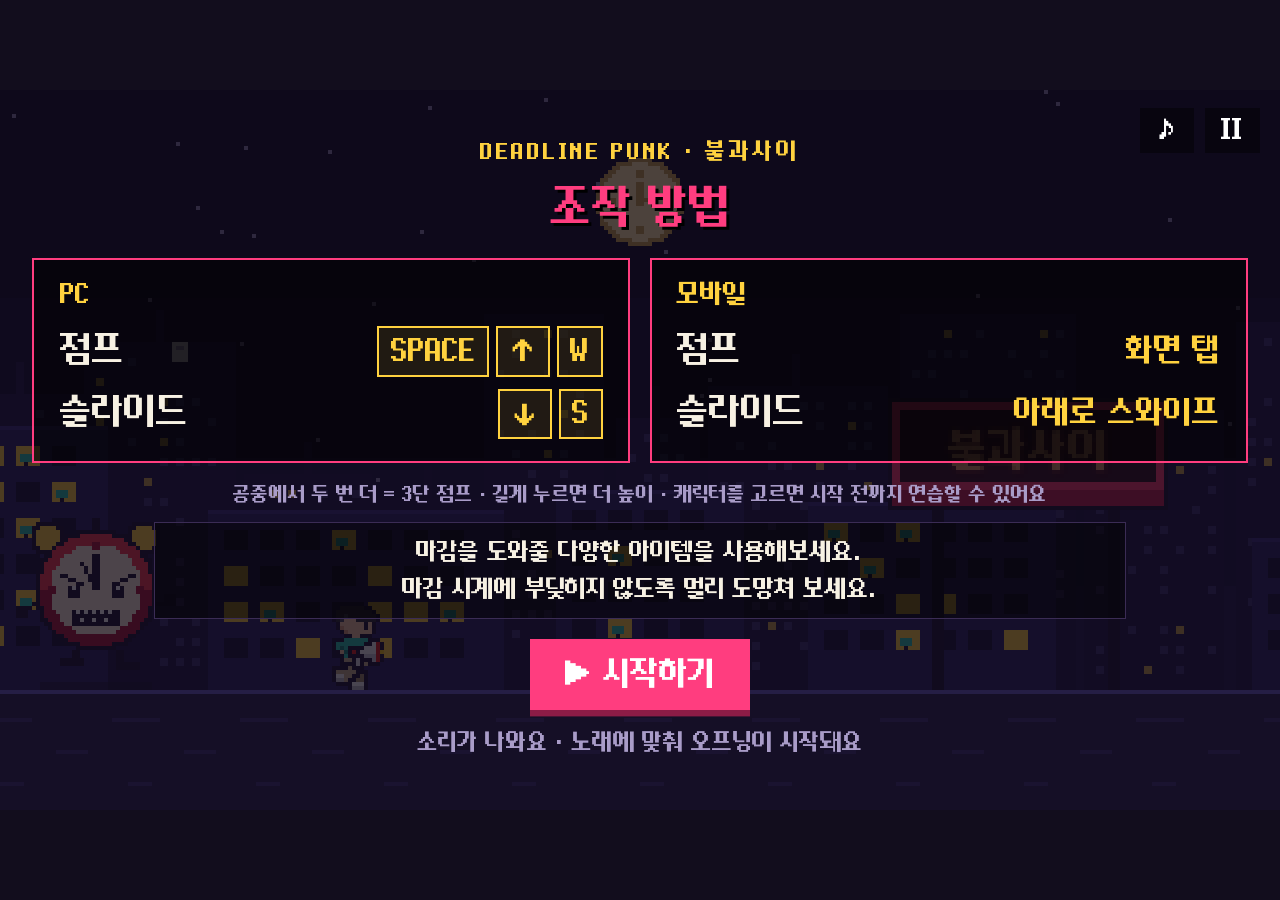
==== commit e5390dce: "Deploy: new obstacles/rushes, latest game build, cache version v30 Co-Authored-By: Claude Sonnet 5.5" ====
--- a/game/index.html
+++ b/game/index.html
@@ -184,6 +184,11 @@
 const LATE_FROM = 13000, LATE_SPAN = 3000, LATE_SPEED = 0.35, LATE_DENSE = 0.3;  // 13km부터 3km에 걸쳐 속도 +35% · 장애물 간격 -30% (한계에 달해 자연스럽게 끝나도록)
 const CALL_FROM = 7000, CALL_GAP = [16, 24];
 const callTime = () => { const d = score(); return d < 8000 ? 4 : d < 9500 ? 5 : 6.5; };  // 7~8km 4초 · 8~9.5km 5초 · 이후 6.5초
+/* 마감 시계 발사 (하얀 화면이 완전히 되는 12.5km부터): 시계가 앞쪽으로 시침을 쏨. 경고선이 먼저 보이고 → 발사.
+   낮은 줄(바닥 근처)은 점프, 높은 줄(펜 높이)은 슬라이드로 피함 */
+const WARP_PRE = 1.5;  // 글리치 단계: 시공간 뒤틀림(점프↔슬라이드 반전) 예고 시간
+const SHOT_FROM = 12500, SHOT_WARN = 0.85, SHOT_SPEED = 520;
+const clockEdge = () => 44 + (1 - Math.max(0, g.gap) / GAP_MAX) * (PX - 38);
 const lateU = () => Math.max(0, Math.min(1, (score() - LATE_FROM) / LATE_SPAN));
 const GAP_MAX = 58, GAP_REGEN = 3, HIT_COST = 22, COFFEE_GAIN = 22;
 const FEVER_NOTES = 30, FEVER_TIME = 5, SWING_TIME = 6, SWING_PTS = 50;
@@ -568,7 +573,7 @@
 let best = store.get('best', 0);
 let g, p;
 function reset() {
-  g = { sheets: [], storm: null, shield: 0, fx: null, nextCombo: 50, stage: 0, prevStage: null, stageFade: 1, stageMsg: 0, combo: 0, maxCombo: 0, comboPop: 0, nextRush: RUSH_EVERY, rush: null, rushMsg: 0, rushMsgText: '', t: 0, dist: 0, speed: START_SPEED, gap: GAP_MAX, obs: [], items: [], parts: [], notes: 0, fever: 0, swing: 0, swingT: 0, boost: 0, boostPop: 0,
+  g = { sheets: [], storm: null, shield: 0, fx: null, nextCombo: 50, stage: 0, prevStage: null, stageFade: 1, stageMsg: 0, combo: 0, maxCombo: 0, comboPop: 0, nextRush: Infinity, rush: null, rushMsg: 0, rushMsgText: '', t: 0, dist: 0, speed: START_SPEED, gap: GAP_MAX, obs: [], items: [], parts: [], notes: 0, fever: 0, swing: 0, swingT: 0, boost: 0, boostPop: 0,
         nextObs: 220, nextCoffee: 2400 + Math.random() * 1200, shake: 0, dieT: 0, scroll: 0, hits: 0 };
   p = { y: GROUND, vy: 0, ground: true, slide: 0, slideHeld: false, holdJump: false, buf: 0, coyote: 0, inv: 0, anim: 0 };
 }
@@ -596,6 +601,9 @@
 
 /* ---------------- 입력 ---------------- */
 const practicing = () => state === 'opening' && !!sel.chosen && !sel.open;
+/* 시공간 뒤틀림(글리치 단계): 일정 시간 점프 ↔ 슬라이드 입력이 서로 바뀜. 누른 시점의 동작으로 떼기까지 짝을 맞춤 */
+const warped = () => typeof g !== 'undefined' && !!g && !!g.warp && state === 'play';
+const keyAct = new Map();
 function jumpPress() {
   if (state !== 'play' && !practicing()) return;
   p.holdJump = true; p.buf = 0.12; p.press = true;
@@ -619,9 +627,9 @@
     if (state === 'title') return startOpening();
     if (state === 'opening') { if (sel.open) return pickChar(sel.idx); if (!practicing()) return; }
     if (state === 'over' && k === 'Space') return startGame();
-    jumpPress();
+    const a = warped() ? 'slide' : 'jump'; keyAct.set(k, a); if (a === 'jump') jumpPress(); else slidePress();
   } else if (k === 'ArrowDown' || k === 'KeyS') {
-    e.preventDefault(); if (!e.repeat) slidePress();
+    e.preventDefault(); if (!e.repeat) { const a = warped() ? 'jump' : 'slide'; keyAct.set(k, a); if (a === 'jump') jumpPress(); else slidePress(); }
   } else if ((k === 'ArrowLeft' || k === 'ArrowRight') && sel.open) {
     e.preventDefault(); moveSel(k === 'ArrowLeft' ? -1 : 1);
   } else if (k === 'Enter' && sel.open) {
@@ -634,8 +642,9 @@
 });
 addEventListener('keyup', e => {
   const k = e.code;
-  if (k === 'Space' || k === 'ArrowUp' || k === 'KeyW') jumpRelease();
-  if (k === 'ArrowDown' || k === 'KeyS') slideRelease();
+  const a = keyAct.get(k); keyAct.delete(k);
+  if (k === 'Space' || k === 'ArrowUp' || k === 'KeyW') { if (a === 'slide') slideRelease(); else jumpRelease(); }
+  if (k === 'ArrowDown' || k === 'KeyS') { if (a === 'jump') jumpRelease(); else slideRelease(); }
 });
 // 터치: 탭 = 점프, 아래로 스와이프 = 슬라이드
 const touches = new Map();
@@ -645,15 +654,17 @@
   if (state !== 'play' && !practicing()) return;
   const r = cv.getBoundingClientRect();
   const left = false;   // 탭 = 점프(화면 어디든), 아래로 스와이프 = 슬라이드
-  touches.set(e.pointerId, { y: e.clientY, kind: left ? 'slide' : 'jump', swiped: false, t0: performance.now(), gy: p.y, gnd: p.ground || p.coyote > 0 });
-  if (left) slidePress(); else jumpPress();
+  const wp = warped();  // 뒤틀림 중엔 탭 = 슬라이드, 아래 스와이프 = 점프
+  touches.set(e.pointerId, { y: e.clientY, kind: (left || wp) ? 'slide' : 'jump', warp: wp, swiped: false, t0: performance.now(), gy: p.y, gnd: p.ground || p.coyote > 0 });
+  if (left || wp) slidePress(); else jumpPress();
 });
 cv.addEventListener('pointermove', e => {
   const t = touches.get(e.pointerId); if (!t || t.swiped) return;
   const r = cv.getBoundingClientRect();
   if (e.clientY - t.y > r.height * 0.06) {
     t.swiped = true;
-    if (t.kind === 'jump') {
+    if (t.warp) { slideRelease(); t.kind = 'jump'; jumpPress(); }
+    else if (t.kind === 'jump') {
       jumpRelease(); t.kind = 'slide';
       // 스와이프였다면 pointerdown 에서 일으킨 점프를 취소 (땅에서 막 떴을 때만)
       if (t.gnd && !p.air2 && performance.now() - t.t0 < 500) { p.buf = 0; p.press = false; if (!p.ground && p.y > t.gy - 40) { p.y = t.gy; p.vy = 0; p.ground = true; } }
@@ -1003,14 +1014,19 @@
 
 /* ---------------- 스폰 ---------------- */
 const rnd = (a, b) => a + Math.random() * (b - a);
+const STAMP_FROM = 5000, PEN2_FROM = 9000, PEN2_GAP = 190;  // 도장: 5km부터 일반 장애물 · 연달아 두 번 날아오는 펜: 9km부터
 function spawnObstacle() {
   const t = g.t, x = W + 12;
   // 시안 생성 확률: 서류 .26 · 의자 .16 · 메일 .24 · 빨간 펜 .12 · 책더미 .10(8초 이후) · 나머지는 음표 줄만
-  const table = [['papers', .26], ['chair', .16], ['mail', .24], ['pen', .12], ['books', t > 8 ? .10 : 0], ['notes', .12]];
+  const table = [['papers', .26], ['chair', .16], ['mail', .24], ['pen', .12], ['books', t > 8 ? .10 : 0], ['notes', .12], ['stamp', score() >= STAMP_FROM ? .13 : 0], ['pen2', score() >= PEN2_FROM ? .12 : 0]];
   let k = Math.random() * table.reduce((a, e) => a + e[1], 0), type = 'notes';
   for (const [n, wt] of table) { if ((k -= wt) < 0) { type = n; break; } }
   let w = 0;
   if (type === 'papers') { g.obs.push({ type, x, y: GROUND - 20, w: 16, h: 20 }); w = 16; }
+  else if (type === 'pen2') {  // 펜이 연달아 두 번: 한 번 숙이고 끝이 아니라 곧바로 다시 숙이거나(또는 한 번에 크게 점프해서) 넘어야 함
+    g.obs.push({ type: 'pen', x, y: GROUND - 23, w: 22, h: 7 }, { type: 'pen', x: x + PEN2_GAP, y: GROUND - 23, w: 22, h: 7 }); w = PEN2_GAP + 22;
+  }
+  else if (type === 'stamp') { g.obs.push({ type: 'stamp', stamp: true, raw: true, x, y: -40, w: 26, h: 34, live: false }); w = 26; }  // 위에서 내리찍히는 도장: 그림자·낙하를 보고 쿵 한 뒤 점프로 넘기
   else if (type === 'chair') { g.obs.push({ type, x, y: GROUND - 18, w: 16, h: 18 }); w = 16; }
   else if (type === 'mail') { g.obs.push({ type, x, y: GROUND - 26, w: 18, h: 11, base: GROUND - 26, ph: Math.random() * 6 }); w = 18; }
   else if (type === 'pen') { g.obs.push({ type, x, y: GROUND - 23, w: 22, h: 7 }); w = 22; }  // 공중: 숙여서 피함, +90px/s
@@ -1028,9 +1044,9 @@
     g.items.push({ type: 'beer', x: x + w / 2 - 6, y: GROUND - 44, ph: 0 });
   } else if (roll >= 0.07 && roll < 0.16 && !g.items.some(i => i.type === 'americano')) {
     g.items.push({ type: 'americano', x: x + w / 2 - 6, y: GROUND - 50, ph: 0 });
-  } else if (type !== 'books' && type !== 'notes' && Math.random() < 0.55) {
+  } else if (type !== 'books' && type !== 'notes' && type !== 'stamp' && Math.random() < 0.55) {
     const n = 3 + Math.floor(Math.random() * 3);
-    const arc = type !== 'mail' && type !== 'pen';
+    const arc = type !== 'mail' && type !== 'pen' && type !== 'pen2';
     for (let i = 0; i < n; i++) {
       const ix = x + w / 2 - (n - 1) * 7 + i * 14;
       const iy = arc ? GROUND - 40 - Math.sin((i + 0.5) / n * Math.PI) * 22 : GROUND - 12;
@@ -1063,9 +1079,11 @@
 function updateRush(dt) {  // 40초마다 '마감 러시': 안내(3단 점프로 에너지 드링크) → 보호막 → 종이 폭풍 (보호막 없이 맞으면 즉사)
   if (!g.rush) {
     if (g.t >= g.nextRush) {
+      g.call = null; g.shotWarn = null;
+      const hadWarp = !!g.warp;
       g.rush = { phase: 'warn', t: RUSH_WARN, hits: g.hits, drop: 0.5, n: 0 };
       g.obs = g.obs.filter(o => o.x < PX - 40 || o.x > W);  // 화면 앞 장애물 정리
-      bigFx('마감 러시!', '3단 점프로 에너지 드링크를 먹어라!', '#ff6b6b', 2.0); sfx.hit();
+      bigFx('마감 러시!', hadWarp ? '반전 해제! 3단 점프로 에너지 드링크를!' : '3단 점프로 에너지 드링크를 먹어라!', '#ff6b6b', 2.0); sfx.hit();
     }
     return;
   }
@@ -1079,7 +1097,7 @@
   if (g.rush.phase === 'warn') { g.rush.phase = 'on'; g.rush.t = RUSH_TIME; g.storm = { t: STORM_TIME, acc: 0 }; return; }
   const clear = g.hits === g.rush.hits;
   if (clear) { addCombo(5); g.gap = Math.min(GAP_MAX + 10, g.gap + 10); g.rushMsg = 1.8; g.rushMsgText = 'RUSH CLEAR!'; sfx.coffee(); }
-  g.rush = null; g.nextRush += RUSH_EVERY; g.nextObs = Math.max(g.nextObs, g.dist + 120);
+  g.rush = null; g.nextRush = score() >= 12000 ? g.t + 40 : Infinity; g.nextObs = Math.max(g.nextObs, g.dist + 120);
 }
 function update(dt) {
   g.t += dt;
@@ -1093,11 +1111,33 @@
   g.dist += dx; g.scroll += dx;
   if (g.comboPop > 0) g.comboPop -= dt;
   { const ns = stageOf(score());
-    if (ns > g.stage && stageReady(ns)) { g.prevStage = g.stage; g.stage = ns; g.stageFade = 0; g.stageMsg = 3; sfx.coffee(); }
+    if (ns > g.stage && stageReady(ns)) { g.prevStage = g.stage; g.stage = ns; g.stageFade = 0; g.stageMsg = 3; sfx.coffee();
+      if (!g.skipRush) g.nextRush = g.t;  // 단계가 바뀔 때 배경이 바뀌면서 마감 러시가 자연스럽게 시작
+      g.skipRush = false; }
+    { const si = g.stage, mids = {6: 12000};  // 러시: 단계 시작(1,2.5,4,6.5,8.5,11km) + 12km, 이후 40초마다
+      if (mids[si] && score() >= mids[si] && g.midRush !== si && !g.rush && !g.storm) { g.midRush = si; if (g.nextRush === Infinity) g.nextRush = g.t; } }
     if (g.stageFade < 1) g.stageFade = Math.min(1, g.stageFade + dt / 1.5);
     if (g.stageMsg > 0) g.stageMsg -= dt; }
   if (g.rushMsg > 0) g.rushMsg -= dt;
   updateRush(dt);
+  if (g.stage === 5) {  // 시공간 뒤틀림: 글리치 단계 내내 점프↔슬라이드 반전. 마감 러시(에너지 드링크 3단 점프) 동안만 잠시 풀림
+    if (g.rush || g.storm) { g.warp = null; g.warpPre = 0; }
+    else if (!g.warp && !(g.warpPre > 0)) {
+      g.warpPre = g.warpSeen ? 1.0 : WARP_PRE;
+      if (!g.warpSeen) { g.warpSeen = true; bigFx('시공간이 뒤틀린다!', '점프 ↔ 슬라이드가 서로 바뀐다', '#7df9ff', 2.2); sfx.hit(); g.shake = Math.max(g.shake, 0.15); }
+    } else if (g.warpPre > 0) { g.warpPre -= dt; if (g.warpPre <= 0) g.warp = { t: 0 }; }
+    if (g.warp) g.warp.t += dt;
+  } else if (g.warp || g.warpPre > 0) { g.warp = null; g.warpPre = 0; }
+  if (score() >= SHOT_FROM && !g.rush && !g.storm) {
+    if (g.shotNext == null) g.shotNext = g.t + 3;
+    if (g.shotWarn) {
+      g.shotWarn.t -= dt;
+      if (g.shotWarn.t <= 0) {
+        g.obs.push({ type: 'shot', shot: true, raw: true, passed: true, x: clockEdge(), y: g.shotWarn.y - 2, w: 24, h: 4, vx: SHOT_SPEED });
+        sfx.hit(); g.shake = Math.max(g.shake, 0.06); g.shotWarn = null; g.shotNext = g.t + rnd(2.0, 3.2);
+      }
+    } else if (g.t >= g.shotNext && !g.call) g.shotWarn = { t: SHOT_WARN, y: Math.random() < 0.5 ? GROUND - 6 : GROUND - 18 };
+  } else g.shotWarn = null;
   { // 편집자 독촉 전화: 7km부터 가끔, 6.5초 동안 길목의 장애물이 가려졌다가 사라짐 (끌 수 없음)
     if (g.call) { g.call.t += dt; if ((g.call.buzz -= dt) <= 0) { sfx.buzz(); g.call.buzz = 0.85; } if (g.call.t >= g.call.dur) { g.call = null; g.nextCall = g.t + rnd(CALL_GAP[0], CALL_GAP[1]); } }
     else if (score() >= CALL_FROM && !g.rush && !g.storm) {
@@ -1134,21 +1174,27 @@
   const sb = swingBox();
   for (const o of g.obs) {
     o.x -= dx;
+    if (o.shot) o.x += dx + o.vx * dt;
     const late = Math.min(60, Math.max(0, g.t - 60) * 1.2);
     if (o.storm) o.x -= STORM_EXTRA * dt;
     if (o.type === 'pen') o.x -= (PEN_EXTRA + late) * dt;
     if (o.type === 'chair') { o.x -= (CHAIR_EXTRA + late / 2) * dt; o.roll = (o.roll || 0) + dt; }
+    if (o.stamp && !o.live) {
+      const trig = PX + 16 + g.speed * 0.3, pr = Math.max(0, Math.min(1, 1 - (o.x - trig) / (g.speed * 0.35)));
+      o.y = -40 + (GROUND - 34 + 40) * pr * pr;
+      if (o.x <= trig) { o.live = true; o.y = GROUND - 34; sfx.hit(); g.shake = Math.max(g.shake, 0.22); burst(o.x + 13, GROUND - 2, 14, ['#f7f1e3', '#e63946', '#ffd23f'], 120); }
+    }
     if (o.type === 'mail') o.y = o.base + Math.round(Math.sin(g.t * 5 + o.ph) * 2);
-    if (sb && !o.hit) {  // 악기 휘두르기: 닿는 장애물 파괴 +50
-      const hb = o.storm ? { x: o.x + 1, y: o.y + 1, w: o.w - 2, h: o.h - 2 } : hbox(o.type === 'papers' ? 'paper' : o.type, o.x, o.y);
+    if (sb && !o.hit && !(o.stamp && !o.live)) {  // 악기 휘두르기: 닿는 장애물 파괴 +50
+      const hb = (o.storm || o.raw) ? { x: o.x + 1, y: o.y + 1, w: o.w - 2, h: o.h - 2 } : hbox(o.type === 'papers' ? 'paper' : o.type, o.x, o.y);
       if (overlap(sb, hb)) {
         o.hit = true; o.x = -999; addCombo(); sfx.hit(); g.shake = 0.1;
         burst(hb.x + hb.w / 2, hb.y + hb.h / 2, 18, ['#ffffff', '#b9b3d6', '#ffd23f'], 150);
         continue;
       }
     }
-    if (!o.hit && (p.inv <= 0 || g.fever > 0) && g.shield <= 0) {
-      const hb = o.storm ? { x: o.x + 1, y: o.y + 1, w: o.w - 2, h: o.h - 2 } : ART.ok ? hbox(o.type === 'papers' ? 'paper' : o.type, o.x, o.y) : { x: o.x + 2, y: o.y + 2, w: o.w - 4, h: o.h - 3 };
+    if (!o.hit && !(o.stamp && !o.live) && (p.inv <= 0 || g.fever > 0) && g.shield <= 0) {
+      const hb = (o.storm || o.raw) ? { x: o.x + 1, y: o.y + 1, w: o.w - 2, h: o.h - 2 } : ART.ok ? hbox(o.type === 'papers' ? 'paper' : o.type, o.x, o.y) : { x: o.x + 2, y: o.y + 2, w: o.w - 4, h: o.h - 3 };
       if (overlap(pb, hb) && g.fever > 0) {  // 피버 중엔 장애물을 부숨
         o.hit = true; o.x = -999; addCombo(); sfx.note();
         burst(PX + 16, pb.y + 8, 16, ['#ffd23f', '#ff3b6b', '#ffffff'], 140);
@@ -1159,7 +1205,7 @@
     }
   }
   for (const o of g.obs) if (!o.hit && !o.passed && o.x + o.w < PX) { o.passed = true; addCombo(); }  // 무사히 넘김
-  g.obs = g.obs.filter(o => o.x > -40);
+  g.obs = g.obs.filter(o => o.x > -40 && o.x < W + 80);
 
   // 아이템
   for (const it of g.items) {
@@ -1522,12 +1568,71 @@
   ctx.globalAlpha = 1;
   for (const q of g.sheets) drawSheet(q.x, q.y, q.w, q.h, q.rot, q.c);  // 화면 앞쪽을 스쳐 가는 큰 종이(판정 없음)
 }
+function drawStamp(o) {  // 도장: 빨간 나무 도장(둥근 손잡이 + "수정" 몸통). 내려오기 전엔 ⚠ 경고 + 그림자, 박히면 바닥에 빨간 "수정" 자국
+  const x = Math.round(o.x), y = Math.round(o.y), trig = PX + 16 + g.speed * 0.3;
+  const pr = o.live ? 1 : Math.max(0, Math.min(1, 1 - (o.x - trig) / (g.speed * 0.35)));
+  const far = Math.max(0, Math.min(1, 1 - (o.x - trig) / 200)), blink = Math.floor(g.t * 10) % 2;
+  const OUT = '#2a0f0a', DK = '#7a2418', MD = '#b8432f', LT = '#d9674f';
+  // 그림자 + 경고 삼각형
+  ctx.globalAlpha = o.live ? 0.5 : (0.25 + 0.5 * far) * (blink ? 1 : 0.7);
+  ctx.fillStyle = '#05030b'; ctx.fillRect(x - 2, GROUND - 2, 30, 3); ctx.globalAlpha = 1;
+  if (!o.live) {
+    const ty = GROUND - 26, cx = x + 13;
+    ctx.globalAlpha = blink ? 1 : 0.55;
+    ctx.fillStyle = '#e63946';
+    for (let r = 0; r < 12; r++) { const hw = Math.floor(r / 2) + 1; ctx.fillRect(cx - hw, ty + r, hw * 2 + 1, 1); }
+    ctx.fillStyle = '#1a1423'; ctx.fillRect(cx, ty + 4, 1, 4); ctx.fillRect(cx, ty + 9, 1, 1);
+    ctx.fillStyle = '#ffe9e9'; ctx.fillRect(cx, ty + 5, 1, 3); ctx.fillRect(cx, ty + 9, 1, 1);
+    ctx.globalAlpha = 1;
+    if (pr > 0 && pr < 1) {  // 낙하 속도선
+      ctx.fillStyle = '#f7f1e3';
+      for (let i = 0; i < 4; i++) { ctx.globalAlpha = 0.18 + 0.12 * (i % 2); ctx.fillRect(x + 4 + i * 6, y - 18 - (i % 2) * 8, 1, 16 + (i % 2) * 8); }
+      ctx.globalAlpha = 1;
+    }
+  }
+  // 도장 본체
+  ctx.fillStyle = OUT; ctx.fillRect(x + 8, y, 10, 9); ctx.fillRect(x + 10, y - 1, 6, 1);      // 둥근 손잡이
+  ctx.fillStyle = MD; ctx.fillRect(x + 9, y + 1, 8, 7); ctx.fillRect(x + 10, y, 6, 1);
+  ctx.fillStyle = LT; ctx.fillRect(x + 10, y + 1, 3, 3);
+  ctx.fillStyle = OUT; ctx.fillRect(x + 10, y + 9, 6, 11);                                      // 목
+  ctx.fillStyle = DK; ctx.fillRect(x + 11, y + 9, 4, 11); ctx.fillStyle = MD; ctx.fillRect(x + 11, y + 9, 2, 11);
+  ctx.fillStyle = OUT; ctx.fillRect(x, y + 20, 26, 14);                                         // 몸통
+  ctx.fillStyle = MD; ctx.fillRect(x + 1, y + 21, 24, 11);
+  ctx.fillStyle = LT; ctx.fillRect(x + 1, y + 21, 24, 1);
+  ctx.fillStyle = DK; ctx.fillRect(x + 1, y + 32, 24, 1);
+  ktextOutlined('수정', x + 13, y + 22, '#5a1a10', 8, '#d9674f');  // textBaseline=top → 몸통(y+21~32) 안쪽 정중앙
+  if (o.live) {  // 바닥에 남는 빨간 "수정" 자국
+    const mx = x + 13, my = GROUND + 8;
+    ctx.globalAlpha = 0.85; ctx.fillStyle = '#e63946';
+    ctx.fillRect(mx - 12, my - 6, 24, 1); ctx.fillRect(mx - 12, my + 6, 24, 1); ctx.fillRect(mx - 12, my - 6, 1, 13); ctx.fillRect(mx + 11, my - 6, 1, 13);
+    ktextOutlined('수정', mx, my - 3, '#e63946', 8, 'rgba(0,0,0,0)');  // 테두리(my-6~my+6) 안쪽
+    ctx.globalAlpha = 1;
+  }
+}
+function drawShot(o) {  // 시계가 쏜 시침: 붉은 바늘 + 흰 끝 + 꼬리
+  const x = Math.round(o.x), y = Math.round(o.y);
+  ctx.globalAlpha = 0.35; ctx.fillStyle = '#e63946'; ctx.fillRect(x - 22, y + 1, 22, 2); ctx.globalAlpha = 1;
+  ctx.fillStyle = '#1a1423'; ctx.fillRect(x - 1, y - 1, o.w + 2, o.h + 2);
+  ctx.fillStyle = '#e63946'; ctx.fillRect(x, y, o.w - 6, o.h);
+  ctx.fillStyle = '#ffffff'; ctx.fillRect(x + o.w - 6, y, 6, o.h);
+}
+function drawShotWarn() {  // 경고선: 시계에서 오른쪽 끝까지 깜빡이는 점선 + 발사 직전 느낌표
+  const w = g.shotWarn; if (!w) return;
+  const blink = Math.floor(g.t * 12) % 2, ex = Math.round(clockEdge()), y = Math.round(w.y);
+  ctx.globalAlpha = blink ? 0.9 : 0.45; ctx.fillStyle = '#e63946';
+  for (let x = ex + 10; x < W; x += 8) ctx.fillRect(x, y - 1, 5, 2);
+  ctx.globalAlpha = 1;
+  ktextOutlined('!', ex + 12, y - 12, blink ? '#ffffff' : '#e63946', 12, '#1a1423');
+}
 function drawObstacle(o) {
+  if (o.shot) { drawShot(o); return; }
+  if (o.stamp) { drawStamp(o); return; }
   const x = Math.round(o.x), y = Math.round(o.y);
   if (o.storm) { drawSheet(o.x + o.w / 2, o.y + o.h / 2, o.w, o.h, o.rot0 + g.t * o.spin, o.c); return; }
   if (ART.ok) {
-    if (o.type === 'papers') spr('paper', x, y);
-    else if (o.type === 'chair') spr('chair', x, y + (Math.floor((o.roll || 0) * 14) % 2));  // 덜컹덜컹 굴러옴
+    if (o.type === 'papers') {
+      spr('paper', x, y);
+    } else if (o.type === 'chair') spr('chair', x, y + (Math.floor((o.roll || 0) * 14) % 2));  // 덜컹덜컹 굴러옴
     else if (o.type === 'mail') spr('mail', x, y);
     else if (o.type === 'pen' || o.type === 'books') spr(o.type, x, y);
     return;
@@ -1888,7 +1993,18 @@
   ktextOutlined(line, bx + bw / 2, by + 11, '#1a1423', 11, '#f7f1e3');
   ctx.globalAlpha = 1;
 }
+function drawWarp() {  // 뒤틀림: 청록/분홍 지직선 + 안내 문구
+  if (!g.warp && !(g.warpPre > 0)) return;
+  const on = !!g.warp, f = Math.floor(g.t * 14);
+  ctx.globalAlpha = on ? 0.14 : 0.15;
+  for (let i = 0; i < (on ? 3 : 5); i++) {
+    const sy = ((f * 37 + i * 53) % (GROUND - 8)), sh = 3 + ((f + i * 7) % 9), sx = ((f * 71 + i * 29) % 80) - 20;
+    ctx.fillStyle = i % 2 ? '#00e5ff' : '#ff2bd6'; ctx.fillRect(sx, sy, W - sx - ((f * 13 + i * 17) % 90), sh);
+  }
+  ctx.globalAlpha = 1;
+}
 function drawCombo() {
+  drawWarp();
   drawCall();
   drawBigFx(Math.max(0, Math.min(1 / 30, (performance.now() - (drawCombo.last || performance.now())) / 1000))); drawCombo.last = performance.now();
   if (g.combo >= 3) {  // 왼쪽 위 기록 아래
@@ -1920,7 +2036,12 @@
   ctx.fillStyle = '#3b2c55'; ctx.fillRect(bx, by, bw, 5);
   ctx.fillStyle = ratio < 0.4 ? (Math.floor(g.t * 8) % 2 ? '#e63946' : '#ff3d7f') : '#ffd23f';
   ctx.fillRect(bx, by, Math.round(bw * ratio), 5);
-  let row = 25;
+  const warpOn = !!g.warp || g.warpPre > 0;
+  if (warpOn) {  // MUSIC POWER 게이지 바로 아래
+    const blink = Math.floor(g.t * 6) % 2;
+    ktextOutlined(g.warp ? '점프 ↔ 슬라이드 반전!' : '곧 뒤틀린다…', bx + bw / 2, 22, blink ? '#7df9ff' : '#ff6bdb', 9, '#1a1423');
+  }
+  let row = warpOn ? 36 : 25;
   if (g.swing > 0) {
     text(ctx, 'ROCK!', bx - 24, row, Math.floor(g.t * 8) % 2 ? '#ffffff' : '#ffd23f');
     ctx.fillStyle = '#1a1423'; ctx.fillRect(bx - 1, row - 1, bw + 2, 7);
@@ -1978,6 +2099,7 @@
   drawParts();
   drawWind();
   drawDeadline(edge, t, g.gap / GAP_MAX < 0.4 || state === 'dying' || state === 'over');
+  drawShotWarn();
   ctx.restore();
   if (!pre) drawHUD();
   if (state === 'play' && goT > 0) {
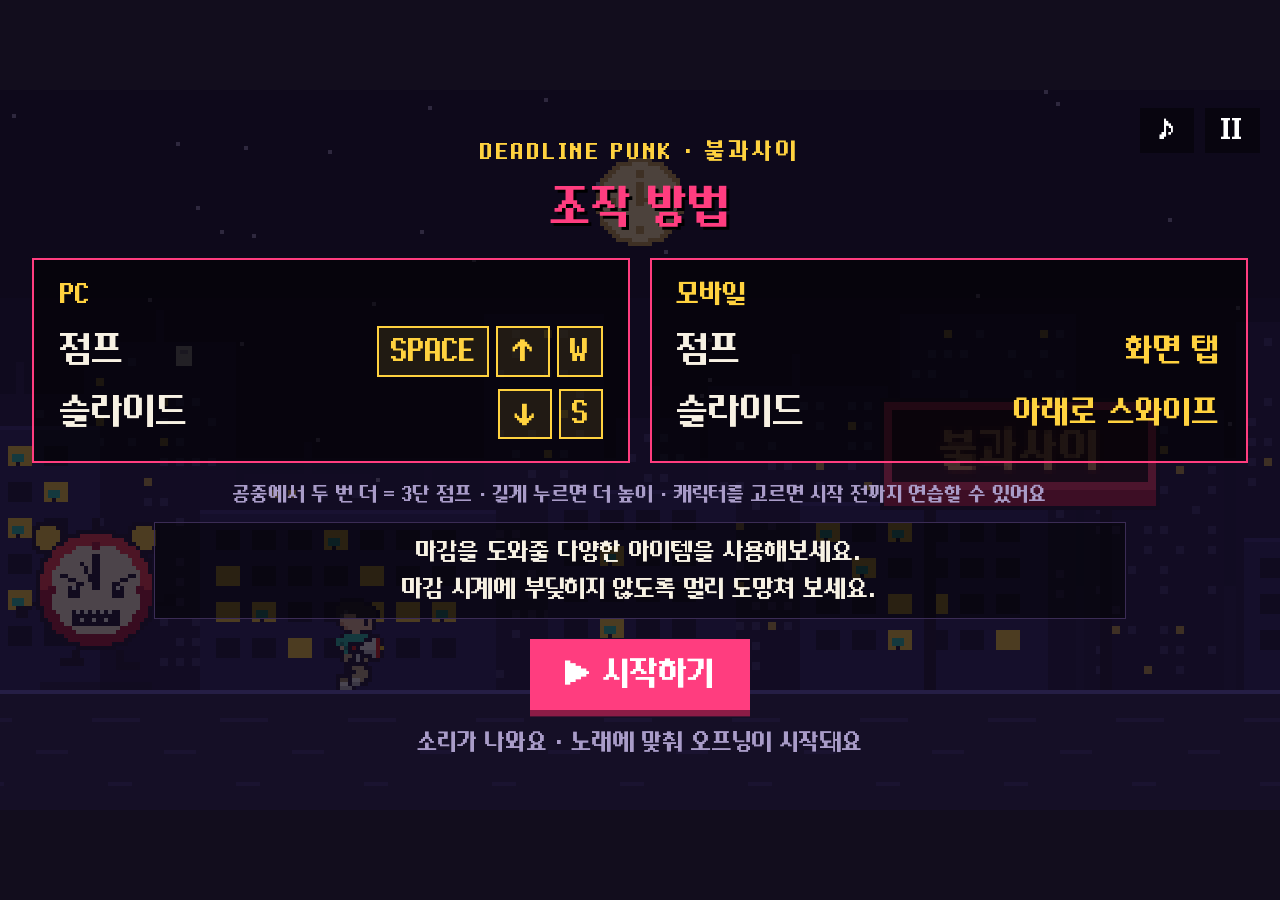
==== commit ff5b9b9d: "Deploy: reading section (news), countdown, leaderboard paging, game rush fix, cache v31 Co-Authored-" ====
--- a/game/index.html
+++ b/game/index.html
@@ -590,8 +590,8 @@
   g.combo += n; if (g.combo > g.maxCombo) g.maxCombo = g.combo; g.comboPop = 0.35;
   if (g.combo >= g.nextCombo) {  // 콤보 이벤트: 마감 게이지 회복 + 큰 글씨
     const hit = g.combo; g.nextCombo = nextMilestone(g.combo);
-    g.gap = Math.min(GAP_MAX + 10, g.gap + 12); g.shield = Math.max(g.shield, COMBO_SHIELD);
-    bigFx(`${hit} COMBO!`, '딱 한 번만 제게 기회를 주세요~', '#ff3d7f');
+    g.gap = Math.min(GAP_MAX + 10, g.gap + 12); if (!g.rush && !g.storm) g.shield = Math.max(g.shield, COMBO_SHIELD);  // 러시 중에는 콤보 보호막 없음(에너지 드링크 규칙 유지)
+    if (!g.rush) bigFx(`${hit} COMBO!`, '딱 한 번만 제게 기회를 주세요~', '#ff3d7f');
     sfx.coffee(); g.shake = 0.12; burst(PX + 6, GROUND - 14, 18, ['#ffd23f', '#ff3d7f', '#ffffff'], 110);
   }
 }
@@ -1081,6 +1081,7 @@
     if (g.t >= g.nextRush) {
       g.call = null; g.shotWarn = null;
       const hadWarp = !!g.warp;
+      g.shield = 0;  // 러시 시작 전에 남은 콤보 보호막 제거
       g.rush = { phase: 'warn', t: RUSH_WARN, hits: g.hits, drop: 0.5, n: 0 };
       g.obs = g.obs.filter(o => o.x < PX - 40 || o.x > W);  // 화면 앞 장애물 정리
       bigFx('마감 러시!', hadWarp ? '반전 해제! 3단 점프로 에너지 드링크를!' : '3단 점프로 에너지 드링크를 먹어라!', '#ff6b6b', 2.0); sfx.hit();
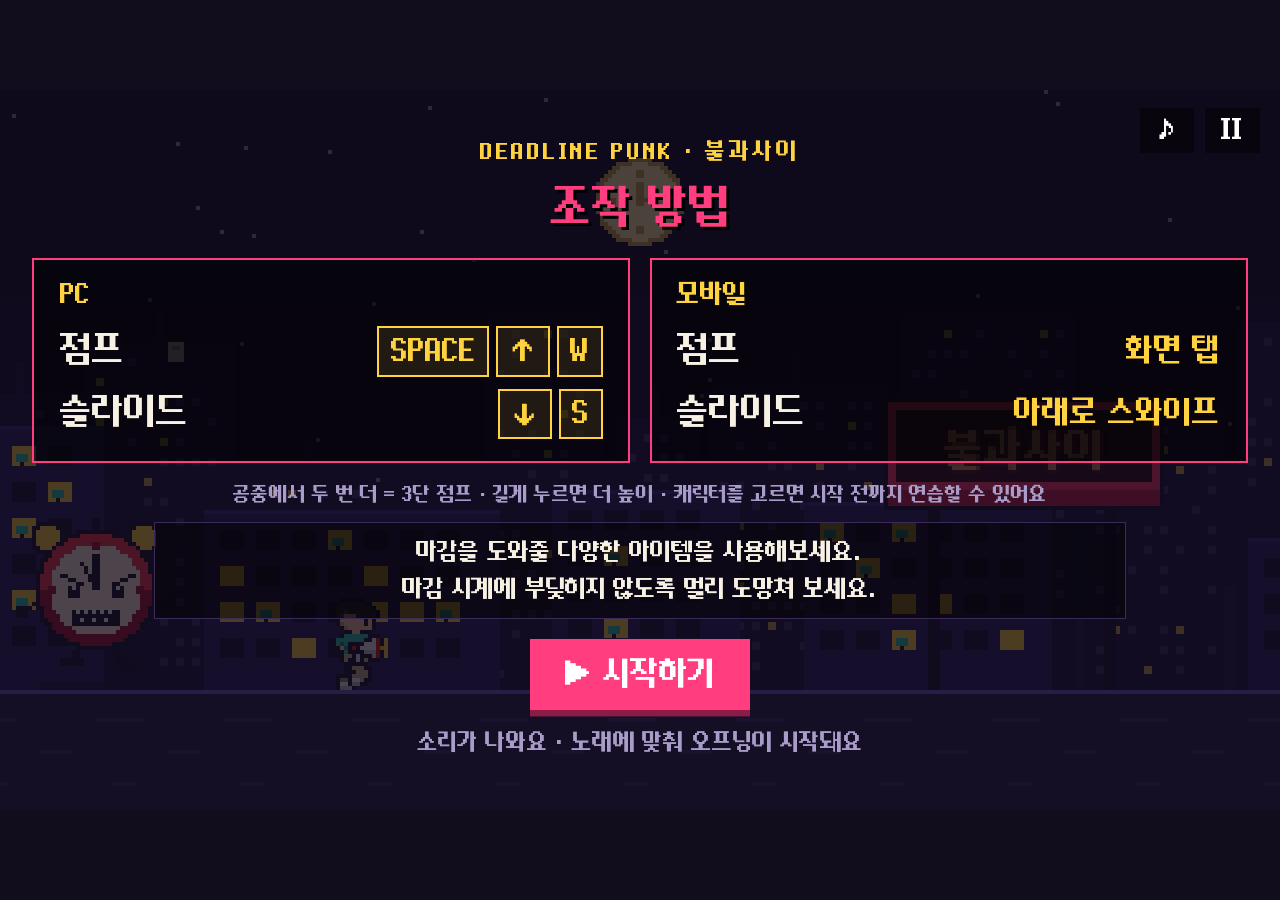
==== commit f2db1ed3: "Deploy: combo shield kept during rushes, drink logic fix, cache v34 Co-Authored-By: Claude Sonnet 5." ====
--- a/game/index.html
+++ b/game/index.html
@@ -590,8 +590,8 @@
   g.combo += n; if (g.combo > g.maxCombo) g.maxCombo = g.combo; g.comboPop = 0.35;
   if (g.combo >= g.nextCombo) {  // 콤보 이벤트: 마감 게이지 회복 + 큰 글씨
     const hit = g.combo; g.nextCombo = nextMilestone(g.combo);
-    g.gap = Math.min(GAP_MAX + 10, g.gap + 12); if (!g.rush && !g.storm) g.shield = Math.max(g.shield, COMBO_SHIELD);  // 러시 중에는 콤보 보호막 없음(에너지 드링크 규칙 유지)
-    if (!g.rush) bigFx(`${hit} COMBO!`, '딱 한 번만 제게 기회를 주세요~', '#ff3d7f');
+    g.gap = Math.min(GAP_MAX + 10, g.gap + 12); g.shield = Math.max(g.shield, COMBO_SHIELD);
+    bigFx(`${hit} COMBO!`, '딱 한 번만 제게 기회를 주세요~', '#ff3d7f');
     sfx.coffee(); g.shake = 0.12; burst(PX + 6, GROUND - 14, 18, ['#ffd23f', '#ff3d7f', '#ffffff'], 110);
   }
 }
@@ -1081,7 +1081,6 @@
     if (g.t >= g.nextRush) {
       g.call = null; g.shotWarn = null;
       const hadWarp = !!g.warp;
-      g.shield = 0;  // 러시 시작 전에 남은 콤보 보호막 제거
       g.rush = { phase: 'warn', t: RUSH_WARN, hits: g.hits, drop: 0.5, n: 0 };
       g.obs = g.obs.filter(o => o.x < PX - 40 || o.x > W);  // 화면 앞 장애물 정리
       bigFx('마감 러시!', hadWarp ? '반전 해제! 3단 점프로 에너지 드링크를!' : '3단 점프로 에너지 드링크를 먹어라!', '#ff6b6b', 2.0); sfx.hit();
@@ -1091,8 +1090,8 @@
   g.rush.t -= dt;
   if (g.rush.phase === 'warn') {
     g.rush.drop -= dt;
-    if (g.rush.drop <= 0 && g.shield <= 0 && g.rush.n < 2) { g.items.push({ type: 'energy', x: W + 12, y: GROUND - DRINK_Y - 86, ph: 0 }); g.rush.n++; g.rush.drop = 1.3; }  // 에너지 드링크는 러시당 딱 2개
-    if (g.shield > 0 && g.rush.t > 0.8) g.rush.t = 0.8;  // 마셨으면 곧바로 폭풍 시작
+    if (g.rush.drop <= 0 && !g.rush.drank && g.rush.n < 2) { g.items.push({ type: 'energy', x: W + 12, y: GROUND - DRINK_Y - 86, ph: 0 }); g.rush.n++; g.rush.drop = 1.3; }  // 에너지 드링크는 러시당 딱 2개
+    if (g.rush.drank && g.rush.t > 0.8) g.rush.t = 0.8;  // 마셨으면 곧바로 폭풍 시작
   }
   if (g.rush.t > 0) return;
   if (g.rush.phase === 'warn') { g.rush.phase = 'on'; g.rush.t = RUSH_TIME; g.storm = { t: STORM_TIME, acc: 0 }; return; }
@@ -1219,7 +1218,7 @@
         addCombo(); sfx.note(); burst(it.x + 4, it.y + 4, 5, ['#ffd23f'], 50);
         if (g.fever <= 0 && ++g.notes >= FEVER_NOTES) { g.notes = 0; g.fever = FEVER_TIME; bigFx('FEVER!', '1,2,3, 튀어!', '#ff3d7f', 2.0); sfx.coffee(); g.shake = 0.15; }
       }
-      else if (it.type === 'energy') { g.shield = SHIELD_TIME; bigFx('POWER UP!', '보호막 ON! 곧 종이 폭풍이 온다', '#7df9ff', 1.6); sfx.coffee(); g.shake = 0.1; burst(it.x + 5, it.y + 6, 16, ['#7df9ff', '#ffffff', '#ffd23f'], 110); }
+      else if (it.type === 'energy') { g.shield = SHIELD_TIME; if (g.rush) g.rush.drank = true; bigFx('POWER UP!', '보호막 ON! 곧 종이 폭풍이 온다', '#7df9ff', 1.6); sfx.coffee(); g.shake = 0.1; burst(it.x + 5, it.y + 6, 16, ['#7df9ff', '#ffffff', '#ffd23f'], 110); }
       else if (it.type === 'beer') { g.swing = SWING_TIME; g.swingT = 0; bigFx('ROCK!!', '음악의 힘으로 다 때려부수자!', '#ffd23f', 2.0); sfx.coffee(); g.shake = 0.12; burst(it.x + 6, it.y + 5, 16, ['#ffd23f', '#ffffff', '#f2a93b'], 100); }
       else if (it.type === 'americano') { g.boost = BOOST_TIME; g.boostPop = 1.2; sfx.coffee(); burst(it.x + 6, it.y + 6, 12, ['#6b3f22', '#f7f1e3', '#9ad7ff'], 80); }
     }
